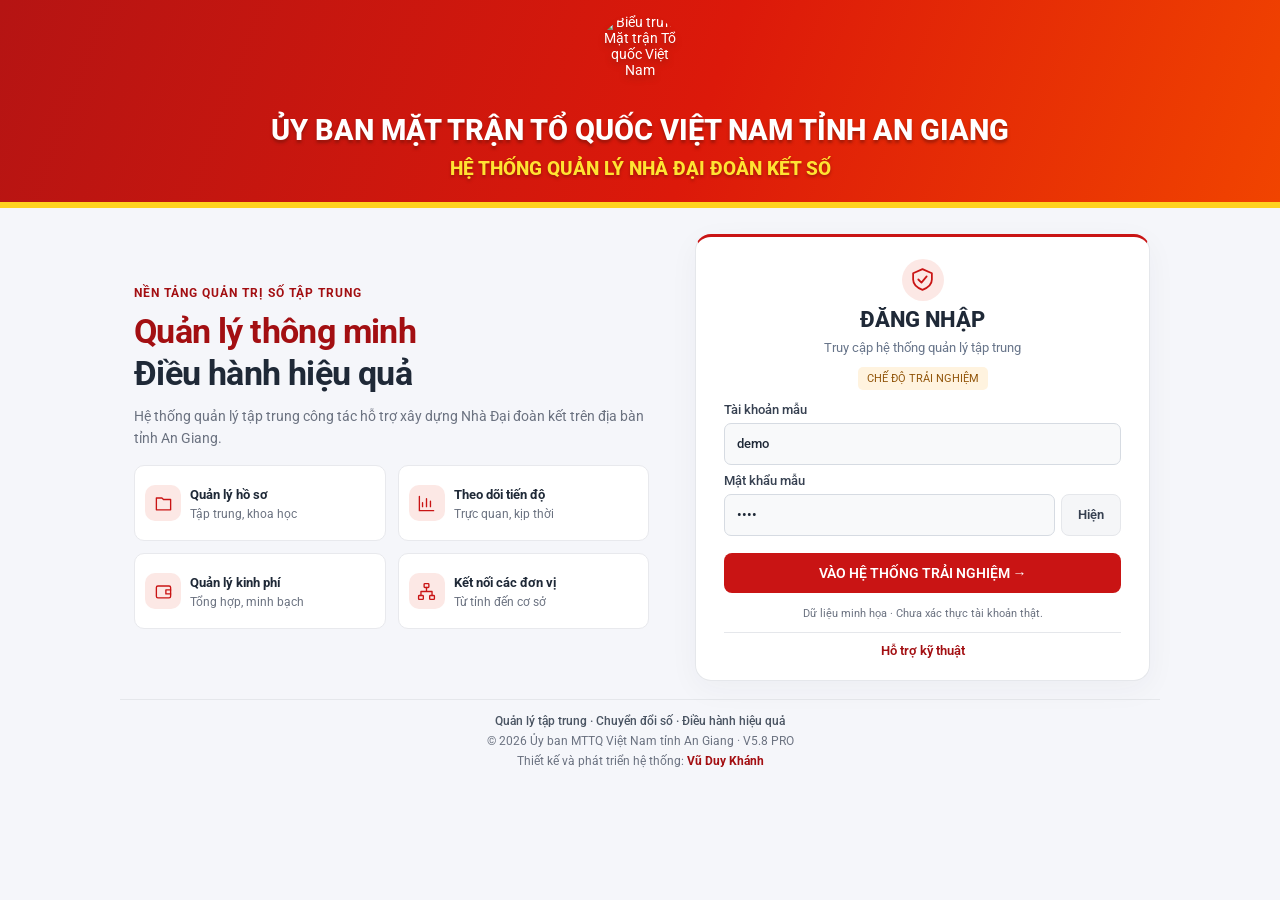
==== index.html @ 6d48a595 "Activate V5.8 PRO administration" ====
<!doctype html><html lang="vi"><head><meta charset="utf-8"><meta name="viewport" content="width=device-width,initial-scale=1"><title>Nhà Đại đoàn kết | An Giang</title><link rel="stylesheet" href="style.css?v=5.5.1"><link rel="stylesheet" href="pro.css?v=5.5.1"><link rel="icon" href="https://commons.wikimedia.org/wiki/Special:Redirect/file/Bi%E1%BB%83u%20tr%C6%B0ng%20M%E1%BA%B7t%20tr%E1%BA%ADn%20T%E1%BB%95%20qu%E1%BB%91c%20Vi%E1%BB%87t%20Nam.svg"><meta name="theme-color" content="#c91414"><style>.public-banner{padding:14px 12px 19px}.public-banner img{width:86px;height:86px;border-radius:50%}.public-banner h1{white-space:nowrap;font-size:clamp(16px,2.3vw,34px);letter-spacing:0;line-height:1.25;margin:12px 0 8px}.public-banner p{margin:0;line-height:1.4}@media(max-width:760px){.public-banner img{width:70px;height:70px}.public-banner h1{white-space:normal;font-size:clamp(17px,3.8vw,25px);max-width:95%;margin:12px auto 8px}.public-banner p{font-size:13px}}</style><link rel="stylesheet" href="v52.css?v=5.5.1"><link rel="stylesheet" href="v53.css?v=5.5.1"><link rel="stylesheet" href="v54.css?v=5.5.1"><link rel="stylesheet" href="v55.css?v=5.5.1"><link rel="stylesheet" href="v56.css?v=5.6"><style>#doc561{width:min(850px,96vw);padding:20px}#docBody561{font-family:"Times New Roman",serif;font-size:14pt;color:#222;background:white;padding:22px;overflow-wrap:anywhere}#docBody561 table{table-layout:fixed}#body56 form{padding:0;margin:14px 0}#body56 textarea{width:100%}@media print{body:has(#doc561[open])>*:not(#doc561){display:none!important}#doc561[open]{display:block!important;position:static;margin:0;padding:0;width:100%;max-width:none;max-height:none;overflow:visible;border:0;box-shadow:none}#doc561 button{display:none!important}#docBody561{padding:0}#doc561::backdrop{display:none}@page{size:A4;margin:20mm 15mm 20mm 30mm}}</style><link rel="stylesheet" href="v57.css?v=5.7"><style>#taskForm571{padding:0}#taskForm571 textarea{width:100%;margin-bottom:12px}#planYear571{max-width:180px}[data-plan571]{min-width:100px;width:120px}#reportPrint57 .panel{overflow-wrap:anywhere}@media(max-width:700px){#reportPrint57 .summary54{grid-template-columns:repeat(2,minmax(0,1fr))}}</style><style>#unitForm58,#acc58,#configForm58{padding:0;margin:0 0 20px}#restoreFile58{max-width:100%;margin:12px 0}#restoreInfo58{overflow-wrap:anywhere}</style></head><body><div id="publicBanner" class="public-banner"><img src="https://commons.wikimedia.org/wiki/Special:Redirect/file/Bi%E1%BB%83u%20tr%C6%B0ng%20M%E1%BA%B7t%20tr%E1%BA%ADn%20T%E1%BB%95%20qu%E1%BB%91c%20Vi%E1%BB%87t%20Nam.svg" alt="Biểu trưng Mặt trận Tổ quốc Việt Nam"><h1>ỦY BAN MẶT TRẬN TỔ QUỐC VIỆT NAM TỈNH AN GIANG</h1><p>HỆ THỐNG QUẢN LÝ NHÀ ĐẠI ĐOÀN KẾT SỐ</p></div><section id="login"><div class="welcome"><div class="portal-kicker">NỀN TẢNG QUẢN TRỊ SỐ TẬP TRUNG</div><h2><span>Quản lý thông minh</span>Điều hành hiệu quả</h2><p>Hệ thống quản lý tập trung công tác hỗ trợ xây dựng Nhà Đại đoàn kết trên địa bàn tỉnh An Giang.</p><div class="portal-features"><div class="portal-feature"><span class="feature-icon"><svg viewBox="0 0 24 24" fill="none" stroke="currentColor" stroke-width="1.7" stroke-linecap="round" stroke-linejoin="round" aria-hidden="true"><path d="M3 5h7l2 2h9v13H3z"/></svg></span><div><strong>Quản lý hồ sơ</strong><small>Tập trung, khoa học</small></div></div><div class="portal-feature"><span class="feature-icon"><svg viewBox="0 0 24 24" fill="none" stroke="currentColor" stroke-width="1.7" stroke-linecap="round" stroke-linejoin="round" aria-hidden="true"><path d="M3 3v18h18M7 16v-5M12 16V6M17 16V9"/></svg></span><div><strong>Theo dõi tiến độ</strong><small>Trực quan, kịp thời</small></div></div><div class="portal-feature"><span class="feature-icon"><svg viewBox="0 0 24 24" fill="none" stroke="currentColor" stroke-width="1.7" stroke-linecap="round" stroke-linejoin="round" aria-hidden="true"><rect x="3" y="5" width="18" height="15" rx="2"/><path d="M21 10h-6v5h6"/></svg></span><div><strong>Quản lý kinh phí</strong><small>Tổng hợp, minh bạch</small></div></div><div class="portal-feature"><span class="feature-icon"><svg viewBox="0 0 24 24" fill="none" stroke="currentColor" stroke-width="1.7" stroke-linecap="round" stroke-linejoin="round" aria-hidden="true"><rect x="9" y="2" width="6" height="5" rx="1"/><rect x="2" y="17" width="6" height="5" rx="1"/><rect x="16" y="17" width="6" height="5" rx="1"/><path d="M12 7v5M5 17v-5h14v5"/></svg></span><div><strong>Kết nối các đơn vị</strong><small>Từ tỉnh đến cơ sở</small></div></div></div></div><div class="signin"><div class="signin-head"><span class="signin-icon"><svg viewBox="0 0 24 24" fill="none" stroke="currentColor" stroke-width="1.7" stroke-linecap="round" stroke-linejoin="round" aria-hidden="true"><path d="M12 2 3 6v6c0 5 4 8 9 10 5-2 9-5 9-10V6zM8 12l3 3 5-6"/></svg></span><h2>ĐĂNG NHẬP</h2><p>Truy cập hệ thống quản lý tập trung</p><span class="demo-label">CHẾ ĐỘ TRẢI NGHIỆM</span></div><label class="demo-field">Tài khoản mẫu<input value="demo" readonly></label><label class="demo-field">Mật khẩu mẫu<span class="password-row"><input id="demoPassword" type="password" value="demo" readonly><button type="button" class="secondary" onclick="let p=document.getElementById('demoPassword');p.type=p.type==='password'?'text':'password';this.textContent=p.type==='password'?'Hiện':'Ẩn'">Hiện</button></span></label><button onclick="enter()">VÀO HỆ THỐNG TRẢI NGHIỆM →</button><p class="demo-note">Dữ liệu minh họa · Chưa xác thực tài khoản thật.</p><a class="support-link" href="https://mattransoag.github.io/hotrokythuat/" target="_blank" rel="noopener noreferrer">Hỗ trợ kỹ thuật</a></div></section><div class="public-foot"><div class="motto">Quản lý tập trung · Chuyển đổi số · Điều hành hiệu quả</div><div>© 2026 Ủy ban MTTQ Việt Nam tỉnh An Giang · V5.8 PRO</div><span class="developer-credit">Thiết kế và phát triển hệ thống: <strong>Vũ Duy Khánh</strong></span></div><div id="app" hidden><aside><div class="brand"><img class="brand-logo" src="https://commons.wikimedia.org/wiki/Special:Redirect/file/Bi%E1%BB%83u%20tr%C6%B0ng%20M%E1%BA%B7t%20tr%E1%BA%ADn%20T%E1%BB%95%20qu%E1%BB%91c%20Vi%E1%BB%87t%20Nam.svg" alt=""><span class="brand-text">NHÀ ĐẠI ĐOÀN KẾT SỐ<small>MTTQ VIỆT NAM · AN GIANG</small></span></div><nav id="nav"></nav><button class="exit" onclick="location.reload()">Đăng xuất</button></aside><div id="mobileShade" class="mobile-shade" hidden></div><main><header><button id="menuToggle" class="secondary" aria-label="Thu gọn hoặc mở menu" aria-expanded="true">☰</button><span>HỆ THỐNG QUẢN LÝ NHÀ ĐẠI ĐOÀN KẾT SỐ</span><button class="notice" onclick="go('Trung tâm thông báo')">Thông báo</button><small>V5.8 PRO · Demo</small></header><article><div class="heading"><div><small>TRUNG TÂM ĐIỀU HÀNH</small><h1 id="title">Tổng quan</h1><p>Dữ liệu minh họa, chưa kết nối cơ sở dữ liệu.</p></div><button onclick="edit()">＋ Thêm hồ sơ</button></div><div id="content"></div></article><footer>Ủy ban MTTQ Việt Nam tỉnh An Giang · Phiên bản giao diện 5.8 PRO<span class="developer-credit">Thiết kế và phát triển hệ thống: <strong>Vũ Duy Khánh</strong></span></footer></main></div><dialog id="modal"><form id="form"><div class="heading"><h2>Thông tin hồ sơ</h2><button type="button" class="secondary" onclick="closeForm()">✕</button></div><p class="form-help">Chỉ nhập dữ liệu minh họa. Các trường có dấu * là bắt buộc.</p><div id="fields"></div><div class="form-actions"><button type="button" class="secondary" onclick="closeForm()">Hủy</button><button id="saveRecord">Lưu hồ sơ mẫu</button></div></form></dialog><div id="toasts" class="toast-stack" role="status" aria-live="polite"></div><div id="loading" hidden><div><div class="spinner"></div>Đang mở hệ thống...</div></div><script src="app.js?v=5.5.1"></script><script src="pro.js?v=5.5.1"></script><dialog id="detail52" aria-labelledby="detailTitle52"><div class="detail52-wrap"><div class="heading"><h2 id="detailTitle52">Chi tiết hồ sơ</h2><button type="button" class="secondary" onclick="document.getElementById('detail52').close()" aria-label="Đóng">✕</button></div><div id="detailBody52"></div><div class="form-actions"><button id="detailPrint52" class="secondary">In hồ sơ</button><button id="detailCopy52" class="secondary">Sao chép</button><button id="detailArchive52" class="secondary">Lưu trữ</button><button id="detailEdit52">Chỉnh sửa</button></div></div></dialog><script src="v52.js?v=5.5.1"></script><dialog id="flow53" aria-labelledby="flowTitle53"><div class="flow53-wrap"><div class="heading"><h2 id="flowTitle53">Quy trình hồ sơ</h2><button type="button" onclick="document.getElementById('flow53').close()" aria-label="Đóng">✕</button></div><div id="flowBody53"></div></div></dialog><script src="v53.js?v=5.5.1"></script><dialog id="fin54" aria-labelledby="finTitle54"><div class="flow53-wrap"><div class="heading"><h2 id="finTitle54">Giao dịch kinh phí</h2><button type="button" onclick="document.getElementById('fin54').close()" aria-label="Đóng">✕</button></div><div id="finBody54"></div></div></dialog><script src="v54.js?v=5.5.1"></script><dialog id="evDialog55" aria-labelledby="evTitle55"><div class="flow53-wrap"><div class="heading"><h2 id="evTitle55">Minh chứng</h2><button type="button" onclick="document.getElementById('evDialog55').close()" aria-label="Đóng">✕</button></div><div id="evBody55"></div></div></dialog><dialog id="preview55"><button type="button" class="secondary" onclick="document.getElementById('preview55').close()">Đóng ảnh</button><img id="previewImg55" alt="Minh chứng mẫu"></dialog><dialog id="excel55"><div class="flow53-wrap"><div class="heading"><h2>Nhập / xuất Excel</h2><button type="button" onclick="document.getElementById('excel55').close()" aria-label="Đóng">✕</button></div><div id="excelBody55"></div></div></dialog><script src="v55.js?v=5.5.1"></script><script src="v551.js?v=5.5.1.1"></script><dialog id="dialog56" aria-labelledby="title56"><div class="flow53-wrap"><div class="heading"><h2 id="title56">Nghiệm thu và quyết toán</h2><button type="button" onclick="document.getElementById('dialog56').close()" aria-label="Đóng">✕</button></div><div id="body56"></div></div></dialog><script src="v56.js?v=5.6.1"></script><dialog id="doc561"><div class="toolbar"><button onclick="window.print()">In / lưu PDF</button><button class="secondary" onclick="document.getElementById('doc561').close()">Đóng</button></div><div id="docBody561"></div></dialog><script src="v561.js?v=5.6.1"></script><script src="v57.js?v=5.7"></script><script src="v571.js?v=5.7.1"></script><script src="v58.js?v=5.8"></script></body></html>
---- style.css ----
@import url('https://fonts.googleapis.com/css2?family=Roboto:wght@400;500;600;700&display=swap');*{box-sizing:border-box}body{margin:0;font-family:Roboto,Arial,sans-serif;background:#f5f6fa;color:#263247}button,input,select,textarea{font:inherit}button{border:0;border-radius:8px;padding:12px 16px;background:#a32130;color:white;cursor:pointer;font-weight:600}button:hover{filter:brightness(.92)}[hidden]{display:none!important}small{font-size:12px;letter-spacing:.05em}h1,h2,p{margin:0 0 12px}p{color:#68758a;line-height:1.6}#login{display:grid;grid-template-columns:1fr 1fr;max-width:1000px;margin:10vh auto;background:white;border-radius:24px;overflow:hidden;box-shadow:0 20px 80px #48202b20;min-height:490px}.welcome{background:linear-gradient(145deg,#671522,#b32b38);padding:48px;color:white;display:flex;flex-direction:column;justify-content:center}.welcome p{color:#ffe3dc}.welcome h1{font-size:36px;margin-top:32px}.mark{font-size:64px;color:#f5cc82}.signin{padding:48px;align-self:center}.signin small,.heading small{color:#a32130;font-weight:700}.signin h2{font-size:30px;margin-top:18px}aside{position:fixed;inset:0 auto 0 0;width:245px;background:#791c29;color:white;padding:24px 14px;display:flex;flex-direction:column}.brand{font-weight:700;font-size:15px;padding:8px 8px 25px;border-bottom:1px solid #ffffff30}.brand small{display:block;color:#f4d09b;margin-top:9px}nav{display:grid;gap:6px;margin-top:25px}nav button{text-align:left;background:transparent;font-weight:500}nav button.active,nav button:hover{background:#ffffff22}.exit{margin-top:auto;background:#ffffff15}main{margin-left:245px}header{background:white;border-bottom:1px solid #e5e8ee;padding:16px 24px;display:flex;align-items:center;gap:15px;font-weight:700;font-size:14px}header small{margin-left:auto;color:#98631d;background:#fff3dc;padding:8px;border-radius:8px}article{padding:28px;max-width:1600px;margin:auto}.heading{display:flex;justify-content:space-between;align-items:center;gap:16px;margin-bottom:20px}.heading h1{font-size:28px;margin-top:8px}.stats{display:grid;grid-template-columns:repeat(4,1fr);gap:16px}.card,.panel{background:white;border:1px solid #e5e8ee;border-radius:14px;padding:20px;box-shadow:0 3px 12px #14203906}.card{border-top:3px solid #b12a36}.card b{display:block;font-size:26px;margin-top:12px;overflow-wrap:anywhere}.panel{margin-top:20px}.split{display:grid;grid-template-columns:1fr 1fr;gap:18px}.bar{height:10px;background:#edf0f4;border-radius:10px;overflow:hidden;margin:8px 0 18px}.bar i{display:block;height:100%;background:#b32b38;border-radius:10px}.toolbar{display:flex;gap:10px;flex-wrap:wrap;margin:15px 0}input,select,textarea{border:1px solid #d7dce5;border-radius:8px;padding:11px;background:white;min-width:0}.toolbar input{flex:1}.secondary{background:#edf0f5;color:#34435a}.scroll{overflow:auto}table{border-collapse:collapse;width:100%;font-size:14px}td,th{padding:14px 10px;text-align:left;border-bottom:1px solid #edf0f5;white-space:nowrap}th{color:#65738a;background:#f8f9fb}.pill{background:#f7ecee;color:#922330;border-radius:20px;padding:6px 10px;font-size:12px}footer{text-align:center;color:#758197;padding:20px;font-size:12px}dialog{border:0;border-radius:16px;width:min(850px,95vw);max-height:90vh;padding:24px}dialog::backdrop{background:#17203499}#fields{display:grid;grid-template-columns:repeat(3,1fr);gap:14px;margin-bottom:20px}label{display:grid;gap:6px;font-size:13px}header>button{display:none}@media(max-width:1000px){.stats{grid-template-columns:repeat(2,1fr)}}@media(max-width:760px){#login{grid-template-columns:1fr;margin:15px}.welcome,.signin{padding:28px}.welcome h1{font-size:28px}aside{display:none;z-index:5;top:65px;overflow:auto}aside.open{display:flex}main{margin:0}header>button{display:block}header{padding:10px;font-size:12px}article{padding:14px}.split{grid-template-columns:1fr}.heading{flex-wrap:wrap}.card{padding:14px}.card b{font-size:20px}#fields{grid-template-columns:1fr 1fr}}@media(max-width:420px){#fields{grid-template-columns:1fr}.stats{gap:8px}.card b{font-size:17px}}
/* V5 interface */ .public-banner{text-align:center;background:linear-gradient(110deg,#b51413,#dc190a 55%,#f14400);color:white;border-bottom:6px solid #ffd322;padding:15px 16px 26px}.public-banner img{width:104px;height:104px;object-fit:contain;filter:drop-shadow(0 4px 3px #5e140a66)}.public-banner h1{font-size:clamp(18px,2.35vw,34px);font-weight:700;line-height:1.3;margin:14px 0 10px;text-shadow:0 3px 3px #6e130a88}.public-banner p{color:#ffe332;font-size:clamp(13px,1.45vw,21px);font-weight:700;margin:0;text-shadow:0 2px 3px #6e130a88}#login{margin:36px auto;min-height:340px;max-width:960px;border-radius:16px}.welcome{padding:36px;background:linear-gradient(145deg,#871d28,#b82c32)}.welcome h1{margin-top:12px;font-size:30px}.mark{font-size:46px}.brand-logo{display:block;width:60px;height:60px;object-fit:contain;margin:0 auto 12px}.brand{text-align:center;line-height:1.5}aside{background:linear-gradient(170deg,#791c29,#59121c);overflow-y:auto;width:258px}main{margin-left:258px}nav{gap:3px;margin-top:14px}nav button{font-size:13px;padding:10px 12px}.nav-label{font-size:10px;color:#e7b994;letter-spacing:1px;padding:13px 12px 5px}.exit{margin-top:18px}header{position:sticky;top:0;z-index:3;box-shadow:0 2px 10px #15243b08}header .notice{display:block;margin-left:auto;background:#fff3e4;color:#8d202b;font-size:12px}header small{margin-left:0;white-space:nowrap}.stats{grid-template-columns:repeat(3,minmax(0,1fr))}.card{border-top:0;border-left:4px solid var(--accent,#a32130);min-height:108px}.card b{color:var(--accent,#a32130)}.quick{display:flex;gap:8px;flex-wrap:wrap}.quick button{background:#f5edef;color:#8b1b2a}.panel h2{font-size:18px}.donut{width:148px;height:148px;border-radius:50%;display:grid;place-items:center;margin:12px auto}.donut span{background:white;border-radius:50%;width:106px;height:106px;display:grid;place-content:center;text-align:center;font-size:25px;font-weight:700}.donut small{display:block;font-size:11px;color:#68758a}.alert-row{display:flex;justify-content:space-between;align-items:center;gap:10px;border-bottom:1px solid #eee;padding:12px 0}.alert-row p{margin:0}.empty{padding:22px;background:#f8f9fb;border-radius:10px;color:#68758a}.public-foot{text-align:center;font-size:12px;color:#68758a;padding:10px 20px 25px}@media(max-width:1000px){.stats{grid-template-columns:repeat(2,minmax(0,1fr))}#login{margin:24px 20px}}@media(max-width:760px){.public-banner{padding:12px 10px 20px}.public-banner img{width:76px;height:76px}#login{margin:15px}.welcome,.signin{padding:24px}main{margin:0}aside{top:60px}header{gap:8px;min-height:60px}header .notice{font-size:11px;padding:8px}header small{display:none}header span{font-size:11px}.card{min-height:90px}.card b{font-size:19px}.heading h1{font-size:23px}}
/* V5.1 — unified An Giang identity */
:root{--red:#c91414;--deep:#a30f12;--orange:#f04b00;--gold:#ffd21f;--ink:#1f2937;--muted:#6b7280;--bg:#f5f6fa;--line:#e5e7eb;--gradient:linear-gradient(110deg,#b51413 0%,#dc190a 55%,#f14400 100%);font-family:Roboto,Arial,sans-serif;color-scheme:light}
html,body,button,input,select,textarea,dialog,table{font-family:Roboto,Arial,sans-serif}body{background:var(--bg);color:var(--ink);font-size:14px}button{background:var(--red);font-weight:600;transition:background .15s,box-shadow .15s}button:hover{filter:none;background:var(--deep)}button:focus-visible,a:focus-visible,input:focus-visible,select:focus-visible{outline:3px solid #f5c64d;outline-offset:2px}
.public-banner{background:var(--gradient);padding:14px 20px 27px;border-bottom:6px solid var(--gold)}.public-banner img{width:104px;height:104px;display:block;margin:0 auto}.public-banner h1{font-weight:800;font-size:clamp(19px,2.35vw,34px);line-height:1.3;letter-spacing:.3px;margin:18px 0 12px}.public-banner p{font-size:clamp(13px,1.45vw,21px);font-weight:800;color:#ffe332;line-height:1.45}
#login{max-width:900px;margin:34px auto 22px;min-height:310px;border:1px solid #e7e9ee;border-radius:16px;box-shadow:0 12px 40px #2731420c}.welcome{background:linear-gradient(145deg,#a30f12,#d92713);padding:36px}.welcome .mark{width:56px;height:56px;display:grid;place-items:center;background:#ffffff17;border:1px solid #ffffff50;border-radius:14px;font-size:38px;color:var(--gold)}.welcome small{color:#ffe29b;font-weight:700;margin-top:18px}.welcome h1{font-size:29px;line-height:1.3}.signin{padding:34px}.signin h2{font-size:27px;font-weight:800}.signin button{width:100%;margin:10px 0}.demo-note{font-size:12px;color:#6b7280}.public-foot{font-size:12px;text-align:center;color:#6b7280;padding:8px 18px 28px}body:has(#app:not([hidden])) .public-foot{display:none}
aside{background:linear-gradient(165deg,#b51413,#8c0e13);border-right:1px solid #8e0e0f;padding:16px 12px;width:258px}.brand{border-bottom:1px solid #ffffff40;padding:6px 4px 16px;letter-spacing:.2px}.brand-logo{width:66px;height:66px;filter:drop-shadow(0 2px 3px #0003)}.brand small{color:#ffda75;font-size:10px;letter-spacing:.55px}.nav-label{color:#ffda75;font-weight:700}.nav-label:first-child{padding-top:4px}nav button{color:#fff;line-height:1.4;border-radius:7px;font-weight:500}nav button:hover{background:#ffffff1b}nav button.active{background:#fff;color:#a30f12;font-weight:700;box-shadow:inset 4px 0 var(--gold)}.exit{background:#ffffff12;border:1px solid #ffffff35}.exit:hover{background:#ffffff25}
header{background:var(--gradient);border-bottom:3px solid var(--gold);color:white;min-height:66px;gap:12px;padding:12px 22px}header span{font-weight:700;letter-spacing:.25px;line-height:1.4}header small{background:#ffffff20;color:white;border:1px solid #ffffff40;font-size:11px}header .notice{background:#ffdf42;color:#772014;padding:10px 14px}header .notice:hover{background:#ffe87c}header .secondary{background:#ffffff22;color:white}article{padding:25px;min-height:calc(100vh - 115px)}.heading{margin-bottom:22px}.heading h1{font-weight:800;color:#202938;letter-spacing:-.3px}.heading small,.signin small{color:var(--red);letter-spacing:.9px}.heading p{font-size:13px;margin-bottom:0}.card,.panel{border:1px solid var(--line);box-shadow:0 3px 12px #27314206;border-radius:12px}.card{border-left:4px solid var(--accent,var(--red));padding:18px 20px;font-weight:500;color:#526075}.card b{font-weight:800;line-height:1.2;letter-spacing:-.4px}.panel{padding:20px}.panel h2{font-size:17px;letter-spacing:.1px;font-weight:700;border-bottom:1px solid #edf0f3;padding-bottom:12px;margin-bottom:16px}.quick button{border:1px solid #f0d7d7;background:#fff5f4;color:#a30f12}.quick button:hover,.secondary:hover{background:#fce3e0;color:#8e1213}.secondary{background:#f5f6f8;color:#374151;border:1px solid #e5e7eb}.bar{height:9px}.bar i{background:linear-gradient(90deg,#b51413,#ee4108)}.toolbar{align-items:center;gap:10px}.toolbar input{min-width:160px}.scroll{border:1px solid #e5e7eb;border-radius:9px}table{font-size:13px}th{background:#fff1ef;color:#9d1518;font-weight:700;border-bottom:2px solid #f3d6d1}td,th{padding:13px 12px}tbody tr:nth-child(even){background:#fafbfc}tbody tr:hover{background:#fff8f6}td button{font-size:12px;padding:8px 10px}.pill{background:#fff0e9;color:#a52c18;font-weight:600;display:inline-block}.pill[data-status="Đã nghiệm thu, bàn giao"]{background:#e7f7ee;color:#167447}.pill[data-status="Đang thi công"]{background:#fff3d6;color:#94600a}.pill[data-status="Tạm dừng"]{background:#fde8e8;color:#b91c1c}input,select,textarea{border:1px solid #d6dbe2;border-radius:7px;padding:10px 12px;color:var(--ink);min-height:41px}input:focus,select:focus,textarea:focus{border-color:#ca2525}dialog{padding:0;box-shadow:0 22px 80px #0003;border-radius:14px}dialog form{padding:22px}dialog .heading{margin:-22px -22px 22px;padding:16px 22px;background:var(--gradient);border-bottom:4px solid var(--gold);color:white}dialog .heading h2{margin:0;font-size:19px}dialog .heading .secondary{background:#ffffff22;border-color:#ffffff40;color:white}label{font-weight:500;color:#374151}footer{border-top:1px solid var(--line);background:white}
@media(max-width:1000px){#login{margin:24px 20px}.stats{grid-template-columns:repeat(2,minmax(0,1fr))}}
@media(max-width:760px){.public-banner{padding:12px 12px 20px}.public-banner img{width:78px;height:78px}.public-banner h1{margin:12px 0 8px;letter-spacing:0}.public-banner p{font-size:13px}#login{margin:16px;min-height:0}.welcome,.signin{padding:24px}.welcome h1{font-size:24px}.welcome .mark{width:44px;height:44px;font-size:30px}aside{top:60px;bottom:0;width:min(280px,86vw);box-shadow:6px 0 25px #0002}header{min-height:60px;padding:9px 10px;gap:8px}header span{font-size:11px}header .notice{padding:8px;font-size:11px}article{padding:14px}.card{padding:13px 12px}.card b{font-size:19px}.panel{padding:14px}.toolbar input,.toolbar select{flex:1 1 100%;width:100%}.heading h1{font-size:23px}dialog form{padding:16px}dialog .heading{margin:-16px -16px 16px;padding:12px 16px}}
---- pro.css ----
/* PRO UI layer */
html{scroll-behavior:smooth}body{overflow-x:hidden}button{min-height:40px}button:disabled{opacity:.5;cursor:not-allowed}header #menuToggle{display:grid;place-items:center;min-width:40px;padding:8px}header{z-index:20}aside{transition:width .18s;z-index:25}main{transition:margin-left .18s}nav button{display:flex;align-items:center;gap:10px;min-height:42px}nav button svg,.ui-icon{width:19px;height:19px;flex-shrink:0;vertical-align:middle}nav button span{overflow:hidden;text-overflow:ellipsis}nav button:focus-visible{outline-color:#ffd21f}.collapsed aside{width:68px;padding:12px 8px}.collapsed main{margin-left:68px}.collapsed .brand-logo{width:44px;height:44px}.collapsed .brand-text,.collapsed nav button span,.collapsed .nav-label,.collapsed .exit span{display:none}.collapsed nav button{justify-content:center;padding:10px}.collapsed .exit{padding:8px}.brand-text{display:block}.exit{display:flex;align-items:center;justify-content:center;gap:8px}.kpi-icon{float:right;color:var(--accent);background:#f5f6fa;padding:9px;border-radius:10px}.kpi-icon svg{width:22px;height:22px}.card b{clear:none}.dash-filter{display:flex;gap:10px;flex-wrap:wrap;align-items:center;margin-bottom:18px}.dash-filter label{display:flex;align-items:center;gap:8px}.pager{display:flex;align-items:center;justify-content:space-between;flex-wrap:wrap;gap:12px;padding-top:15px}.pager-controls{display:flex;align-items:center;gap:8px}.pager button{min-height:36px;padding:7px 12px}.sort-btn{background:transparent!important;color:inherit!important;padding:0;min-height:30px;text-align:left}.scroll{max-height:65vh}.scroll thead th{position:sticky;top:0;z-index:1}.form-section{grid-column:1/-1;font-weight:700;color:#a30f12;background:#fff3ef;border-left:3px solid #c91414;padding:10px 12px;margin-top:5px;border-radius:5px}.required{color:#b91c1c}.form-actions{display:flex;justify-content:flex-end;gap:10px;flex-wrap:wrap}.form-help{font-size:12px;color:#6b7280;margin-bottom:12px}#fields label{display:flex;flex-direction:column;gap:7px}#fields input,#fields select{width:100%}.toast-stack{position:fixed;right:18px;bottom:18px;z-index:1000;display:grid;gap:8px;max-width:min(380px,calc(100vw - 36px));pointer-events:none}.toast{background:#fff;border:1px solid #ddd;border-left:5px solid #16834e;padding:13px 16px;box-shadow:0 8px 32px #0002;border-radius:9px;line-height:1.5;pointer-events:auto}.toast.error{border-left-color:#c91414}.toast.info{border-left-color:#d4a11e}#loading{position:fixed;inset:0;background:#fff9;display:grid;place-items:center;z-index:90}.spinner{width:35px;height:35px;border:4px solid #f3dbd8;border-top-color:#c91414;border-radius:50%;animation:spin .65s linear infinite;margin:auto auto 14px}@keyframes spin{to{transform:rotate(360deg)}}.signin .demo-label{display:inline-block;background:#fff3df;color:#92560b;padding:5px 9px;border-radius:5px;margin-bottom:12px}.signin .demo-field{margin:12px 0}.demo-field input{width:100%;background:#f8f9fa}.password-row{display:flex;gap:6px}.password-row button{width:auto;margin:0}.public-foot a{color:#a30f12}.empty-state{text-align:center;padding:32px;color:#6b7280}.mobile-shade{display:none}.support-link{color:#a30f12;font-weight:600}.public-banner h1{font-weight:800}.public-banner img{object-fit:contain}
@media(max-width:760px){.collapsed main,main{margin-left:0}.collapsed aside,aside{width:min(280px,86vw);top:0;z-index:35;transition:transform .2s;display:flex;transform:translateX(-105%);visibility:hidden}.collapsed aside.open,aside.open{transform:none;visibility:visible}.collapsed .brand-text,.collapsed nav button span,.collapsed .nav-label,.collapsed .exit span{display:revert}.collapsed nav button{justify-content:flex-start}.collapsed .brand-logo{width:66px;height:66px}.mobile-shade:not([hidden]){display:block;position:fixed;inset:0;background:#17203466;z-index:30}.dash-filter label{flex:1 1 100%;justify-content:space-between}.dash-filter select{flex:1}.pager-controls{flex-wrap:wrap}.kpi-icon{padding:5px}.kpi-icon svg{width:16px;height:16px}.card b{font-size:18px}.toast-stack{bottom:12px;right:12px}header #menuToggle{min-width:36px}.form-actions button{flex:1}}
@media(prefers-reduced-motion:reduce){*{scroll-behavior:auto!important;transition:none!important;animation-duration:.01ms!important}}

/* Light public portal */
#login{max-width:1080px;grid-template-columns:1.15fr 1fr;gap:48px;background:transparent;border:0;box-shadow:none;overflow:visible;margin:30px auto 20px;align-items:center;padding:0 20px}.welcome{background:transparent;color:var(--ink);padding:14px 10px;display:block}.welcome .portal-kicker{color:var(--deep);font-weight:700;font-size:12px;letter-spacing:1px}.welcome h2{font-size:clamp(25px,3vw,36px);line-height:1.25;letter-spacing:-.6px;margin:12px 0;color:var(--ink)}.welcome h2 span{display:block;color:var(--deep)}.welcome p{color:var(--muted);font-size:14px;line-height:1.6;margin:0 0 20px}.portal-features{display:grid;gap:14px}.portal-feature{display:flex;align-items:center;gap:13px}.portal-feature .feature-icon,.signin .signin-icon{display:grid;place-items:center;flex-shrink:0;width:43px;height:43px;background:#fce8e5;color:var(--red);border-radius:10px}.portal-feature strong{display:block;font-size:14px;line-height:1.45}.portal-feature small{display:block;color:var(--muted);font-weight:400;margin:2px 0 0;letter-spacing:0}.signin{background:white;border:1px solid var(--line);border-radius:16px;padding:28px 32px;box-shadow:0 8px 30px #2531420b}.signin-head{text-align:center}.signin .signin-icon{margin:0 auto 12px;width:48px;height:48px;border-radius:50%}.signin .signin-icon svg{width:25px;height:25px}.signin h2{font-size:24px;margin:8px 0}.signin-head p{font-size:13px;margin-bottom:12px}.signin .demo-label{font-size:11px;margin:0 auto 8px}.signin .demo-field{margin:9px 0}.signin .demo-note{text-align:center;margin:4px 0 0}.signin .support-link{display:block;text-align:center;font-size:13px;padding-top:12px;border-top:1px solid var(--line);margin-top:14px;text-decoration:none}.public-foot{border-top:1px solid var(--line);max-width:1040px;margin:0 auto;padding:16px 16px 20px;line-height:1.8}.developer-credit{display:block;color:var(--muted);font-size:12px}.developer-credit strong{color:var(--deep);font-weight:600}.public-foot .motto{font-weight:500;color:#4b5563}.portal-feature svg{width:22px;height:22px}@media(max-width:1100px){#login{margin:24px auto;gap:28px}}@media(max-width:760px){#login{grid-template-columns:1fr;gap:20px;margin:18px auto;padding:0 16px;max-width:500px}.welcome{padding:8px 4px}.welcome h2{font-size:26px}.portal-features{grid-template-columns:1fr 1fr;gap:12px}.portal-feature{align-items:flex-start;gap:8px}.portal-feature .feature-icon{width:32px;height:32px}.portal-feature svg{width:17px;height:17px}.portal-feature strong{font-size:12px}.portal-feature small{font-size:11px}.signin{padding:22px}.public-foot{margin:0 16px}}@media(max-width:360px){.portal-features{grid-template-columns:1fr}}
/* V5.1.1 public portal refinements */
#login{max-width:1060px;gap:42px;margin:26px auto 18px;grid-template-columns:minmax(0,1.15fr) minmax(0,1fr)}.welcome{padding:8px 4px}.welcome h2{font-size:clamp(25px,2.7vw,34px);margin:10px 0}.welcome p{max-width:530px;margin-bottom:16px}.portal-features{grid-template-columns:repeat(2,minmax(0,1fr));gap:12px}.portal-feature{align-items:center;padding:12px 10px;background:#fff;border:1px solid #e8e9ed;border-radius:10px;min-height:76px;gap:9px}.portal-feature .feature-icon{width:36px;height:36px}.portal-feature svg{width:19px;height:19px}.portal-feature strong{font-size:13px}.portal-feature small{font-size:12px}.signin{padding:22px 28px;border-top:3px solid #c91414}.signin .signin-icon{width:42px;height:42px;margin-bottom:6px}.signin h2{font-size:22px;margin:6px 0}.signin-head p{margin-bottom:8px}.signin .demo-label{margin-bottom:4px}.signin .demo-field{margin:8px 0}.signin input{min-height:42px}.signin>button{margin:9px 0}.signin .support-link{margin-top:10px;padding-top:10px}.signin .demo-note{font-size:11px;line-height:1.5}.public-foot{padding:12px 16px 16px;line-height:1.65}.developer-credit strong{font-weight:700}
@media(max-width:900px){#login{gap:22px}.portal-features{grid-template-columns:1fr}.portal-feature{min-height:0;padding:8px}.signin{padding:20px}}@media(max-width:760px){#login{grid-template-columns:1fr;max-width:500px;margin:16px auto;gap:18px}.portal-features{grid-template-columns:repeat(2,minmax(0,1fr))}.portal-feature{align-items:flex-start;padding:9px 7px;gap:6px}.portal-feature .feature-icon{width:29px;height:29px}.portal-feature strong{font-size:12px}.portal-feature small{font-size:11px}.signin{grid-row:1;padding:20px}.welcome h2{font-size:25px}.public-foot{padding:10px 12px 16px}}@media(max-width:360px){.portal-features{grid-template-columns:1fr}}
---- v52.css ----
/* V5.2 operational screens only */
.v52-filter{display:flex;flex-wrap:wrap;gap:12px;align-items:end}.v52-filter label{display:grid;gap:6px;min-width:140px;font-size:12px;font-weight:600;color:#526075}.v52-filter select,.v52-filter input{width:100%;font-size:13px}.record-filters{display:grid;grid-template-columns:repeat(auto-fit,minmax(155px,1fr));align-items:end}.record-filters label{min-width:0}.v52-stats{grid-template-columns:repeat(3,minmax(0,1fr))}.kpi52{text-align:left;background:#fff!important;box-shadow:0 3px 12px #27314206;color:#526075;font-weight:500;min-width:0;white-space:normal}.kpi52:hover{box-shadow:0 5px 18px #27314218;border-color:var(--accent)}.kpi52 b{font-size:clamp(18px,1.7vw,26px);overflow-wrap:anywhere}.month-chart{display:grid;grid-template-columns:repeat(12,minmax(0,1fr));gap:5px;align-items:end;margin:20px 0 10px;min-height:190px}.month-col{display:grid;grid-template-rows:20px 150px 20px;align-items:end;justify-items:center;min-width:0;font-size:11px;font-weight:600;color:#526075}.month-track{height:150px;width:70%;display:flex;align-items:end;background:#f4f5f7;border-radius:4px;overflow:hidden}.month-track i{width:100%;background:linear-gradient(0deg,#b51413,#ef4618);border-radius:4px 4px 0 0}.month-col small{font-size:10px;letter-spacing:0}.caption52{font-size:12px;color:#6b7280}.status-line{display:flex;justify-content:space-between;gap:8px;font-size:12px}.mini-progress{height:7px;width:80px;background:#edf0f4;display:inline-flex;border-radius:8px;overflow:hidden;vertical-align:middle;margin-right:5px}.mini-progress i{background:#16834e}.detail-grid52{display:grid;grid-template-columns:repeat(3,minmax(0,1fr));gap:10px;margin:16px 0}.detail-grid52>div{background:#f8f9fb;padding:12px;border-radius:7px;border:1px solid #e5e7eb;overflow-wrap:anywhere}.detail-grid52 small{display:block;color:#6b7280;letter-spacing:0;margin-bottom:5px}.detail-grid52 strong{font-size:13px}.detail52-wrap{padding:22px}.detail52-wrap>.heading{background:linear-gradient(110deg,#b51413,#ef4618);color:white;border-bottom:4px solid #ffd21f;padding:15px 22px;margin:-22px -22px 15px}.detail52-wrap h2{font-size:18px;margin:0}.detail52-wrap .heading button{background:#ffffff25;color:white}.detail52-wrap .form-actions button{font-size:12px}.scroll td{vertical-align:middle}.scroll td button{margin:2px 0}
@media(max-width:1000px){.v52-stats{grid-template-columns:repeat(2,minmax(0,1fr))}}@media(max-width:760px){.v52-filter label{flex:1;min-width:110px}.record-filters{grid-template-columns:repeat(2,minmax(0,1fr))}.record-filters label{min-width:0}.detail-grid52{grid-template-columns:repeat(2,minmax(0,1fr))}.detail52-wrap{padding:14px}.detail52-wrap>.heading{margin:-14px -14px 12px;padding:12px}.month-chart{gap:3px}.month-col small{font-size:9px}.kpi52 b{font-size:17px}}@media(max-width:360px){.record-filters,.detail-grid52{grid-template-columns:1fr}}
@media print{body:has(#detail52[open])>*:not(#detail52){display:none!important}#detail52[open]{position:static;display:block!important;max-height:none;width:100%;max-width:none;overflow:visible;box-shadow:none;border:0;margin:0}#detail52::backdrop{display:none}#detail52 .form-actions,#detail52 .heading button{display:none!important}#detail52 .heading{background:white;color:black;border-bottom:1px solid black}#detail52 .detail-grid52>div{break-inside:avoid}}
---- v53.css ----
/* V5.3 workflow UI */
.flow53-wrap{padding:22px}.flow53-wrap>.heading{background:linear-gradient(110deg,#b51413,#ef4618);color:white;border-bottom:4px solid #ffd21f;padding:15px 22px;margin:-22px -22px 16px}.flow53-wrap .heading h2{font-size:18px;margin:0}.flow53-wrap .heading button{background:#ffffff25;color:white}.flowsteps53{display:grid;grid-template-columns:repeat(9,minmax(0,1fr));gap:5px;margin:18px 0}.step53{display:flex;flex-direction:column;align-items:center;text-align:center;gap:6px;font-size:11px;color:#64748b}.step53 b{width:28px;height:28px;border-radius:50%;display:grid;place-items:center;background:#edf0f4}.step53.passed b{background:#16834e;color:white}.step53.current b{background:#a30f12;color:white}.step53.current{font-weight:700;color:#a30f12}.flow-summary53{display:flex;align-items:center;gap:12px;flex-wrap:wrap;background:#f8f9fa;padding:12px;border-radius:8px;margin:12px 0}.detail-grid53{display:grid;grid-template-columns:repeat(3,minmax(0,1fr));gap:12px;margin:15px 0}.detail-grid53 label{min-width:0}.detail-grid53 input,.detail-grid53 select,#flowForm53 textarea{width:100%}#flowForm53{padding:0}#flowForm53 .form-actions{margin:15px 0}.tag53{display:inline-block;border-radius:20px;padding:5px 9px;font-size:11px;font-weight:600;background:#f1f5f9;color:#475569}.tag53.late{background:#fee2e2;color:#b91c1c}.tag53.soon{background:#fff3d6;color:#94600a}.tag53.watch{background:#e7f0ff;color:#245b98}.tag53.done,.tag53.normal{background:#e7f7ee;color:#167447}.tag53.pause{background:#f1e8fc;color:#7545a4}.history53{max-height:260px;overflow:auto;border-top:1px solid #e5e7eb}.history53>div{padding:12px;border-bottom:1px solid #e5e7eb}.history53 small{display:block;color:#6b7280;margin:4px 0}.history53 p{margin:0;overflow-wrap:anywhere}.history53>p{padding:12px}.scroll input[type=checkbox]{width:18px;height:18px;min-height:0;accent-color:#c91414}.v52-filter label{min-width:125px}#flow53{width:min(960px,95vw)}@media(max-width:760px){.flow53-wrap{padding:14px}.flow53-wrap>.heading{margin:-14px -14px 12px;padding:12px}.flowsteps53{grid-template-columns:repeat(3,minmax(0,1fr));row-gap:12px}.detail-grid53{grid-template-columns:repeat(2,minmax(0,1fr))}.flow-summary53{font-size:12px;gap:8px}}@media(max-width:360px){.detail-grid53{grid-template-columns:1fr}}
---- v54.css ----
/* V5.4 money and ledger */
.money54{text-align:right;font-variant-numeric:tabular-nums;font-weight:600;letter-spacing:.2px}.num54{text-align:right!important;font-variant-numeric:tabular-nums;white-space:nowrap}.money-summary54{grid-column:1/-1}.summary54{display:grid;grid-template-columns:repeat(auto-fit,minmax(150px,1fr));gap:10px;margin:12px 0}.summary54>div{border:1px solid #eadbd7;background:#fff8f5;padding:12px;border-radius:8px}.summary54 small{display:block;color:#526075;font-size:12px;letter-spacing:0;margin-bottom:7px}.summary54 strong{display:block;color:#a30f12;font-size:17px;font-variant-numeric:tabular-nums;overflow-wrap:anywhere}.error54{color:#b91c1c;background:#fee2e2;padding:10px;border-radius:6px;font-weight:600}#fin54{width:min(1050px,95vw)}#finForm54{padding:0;margin:15px 0}#finForm54 input,#finForm54 select{width:100%}#fin54 h3{font-size:15px;margin:20px 0 8px}@media(max-width:760px){.summary54{grid-template-columns:repeat(2,minmax(0,1fr))}.summary54 strong{font-size:14px}.summary54>div{padding:9px}}
---- v55.css ----
/* V5.5 evidence and workbook dialogs */
#evDialog55,#excel55{width:min(1050px,95vw)}.ev-tabs55{display:flex;gap:7px;flex-wrap:wrap;margin:12px 0}.ev-tabs55 button{font-size:12px}.drop55{border:2px dashed #e2b9b4;border-radius:12px;background:#fff8f5;padding:18px;display:grid;gap:10px}.drop55 p{margin:0;font-size:12px}.drop55.drag55{background:#ffe6df;border-color:#c91414}.drop55 input{max-width:100%;width:100%;background:white}.camera55{display:grid;gap:5px}.ev-grid55{display:grid;grid-template-columns:repeat(auto-fit,minmax(180px,1fr));gap:12px;margin:16px 0}.ev-card55{border:1px solid #e5e7eb;border-radius:10px;padding:12px;display:grid;gap:7px;min-width:0}.ev-card55 img,.ev-file55{width:100%;height:135px;object-fit:contain;background:#f5f6fa;border-radius:7px}.ev-file55{display:grid;place-content:center;justify-items:center;color:#a30f12;gap:8px}.ev-card55 strong,.ev-card55 p{overflow-wrap:anywhere;font-size:13px;margin:0}.ev-card55 small{color:#6b7280}.ev-card55 button{font-size:12px}.ev-card55 .quick{gap:5px}#preview55{width:min(1000px,95vw);padding:12px;text-align:center}#previewImg55{display:block;max-width:100%;max-height:75vh;object-fit:contain;margin:auto}#excelFile55{width:100%;margin:10px 0}#excelPreview55{margin:10px 0}@media(max-width:760px){.ev-grid55{grid-template-columns:repeat(2,minmax(0,1fr))}.ev-tabs55 button{padding:8px}.drop55{padding:12px}}@media(max-width:390px){.ev-grid55{grid-template-columns:1fr}}
---- v56.css ----
#dialog56{width:min(960px,95vw)}.check56{display:grid;grid-template-columns:repeat(2,minmax(0,1fr));gap:8px;margin:12px 0}.check56>div{display:flex;align-items:center;gap:10px;padding:10px;border:1px solid #e5e7eb;border-radius:8px;background:#fafbfc}.check56 .tag53{min-width:45px;text-align:center}#settle56{padding:0;margin:15px 0}#settle56 textarea{width:100%;margin-bottom:10px}#dialog56 h3{font-size:15px;margin:16px 0 8px}@media(max-width:760px){.check56{grid-template-columns:1fr}}@media print{body:has(#dialog56[open])>*:not(#dialog56){display:none!important}#dialog56[open]{position:static;width:100%;max-width:none;max-height:none;overflow:visible;box-shadow:none;margin:0}#dialog56::backdrop{display:none}#dialog56 button,#settle56{display:none!important}#dialog56 .heading{background:white;color:black;border-bottom:1px solid black}.check56>div{break-inside:avoid}}
---- v57.css ----
.reportbar57{display:grid;grid-template-columns:minmax(100px,1fr) 2fr auto;align-items:center;gap:12px;padding:10px 0;border-bottom:1px solid #eee}.notice-row57{display:grid;grid-template-columns:95px 1fr auto;align-items:center;gap:12px;padding:14px 0;border-bottom:1px solid #eee}.notice-row57 small{display:block;color:#64748b}.notice-row57 p{margin:5px 0}.notice-row57.read57{opacity:.75}.notice-check57{display:flex!important;align-items:center;gap:8px}.notice-check57 input{width:18px!important;height:18px!important}.notice-row57 .quick{flex-wrap:wrap}#reportPrint57 .num54{white-space:nowrap}@media(max-width:700px){.notice-row57{grid-template-columns:1fr}.notice-row57 .tag53{justify-self:start}.reportbar57{grid-template-columns:1fr 1fr}.reportbar57 b{grid-column:2;font-size:12px}}@media print{body:has(#reportPrint57) #public,body:has(#reportPrint57) aside,body:has(#reportPrint57) header,body:has(#reportPrint57) article>.heading,body:has(#reportPrint57) footer,.report-filter57{display:none!important}body:has(#reportPrint57) main,body:has(#reportPrint57) article{margin:0!important;padding:0!important;width:100%!important}#reportPrint57 .scroll{overflow:visible!important}#reportPrint57 table{font-size:7pt;min-width:0!important;width:100%;table-layout:auto}#reportPrint57 th,#reportPrint57 td{padding:3px!important;white-space:normal!important;overflow-wrap:anywhere}#reportPrint57 .panel{box-shadow:none}#reportPrint57 .stats{grid-template-columns:repeat(4,1fr)}#reportPrint57 .reportbar57{break-inside:avoid}}
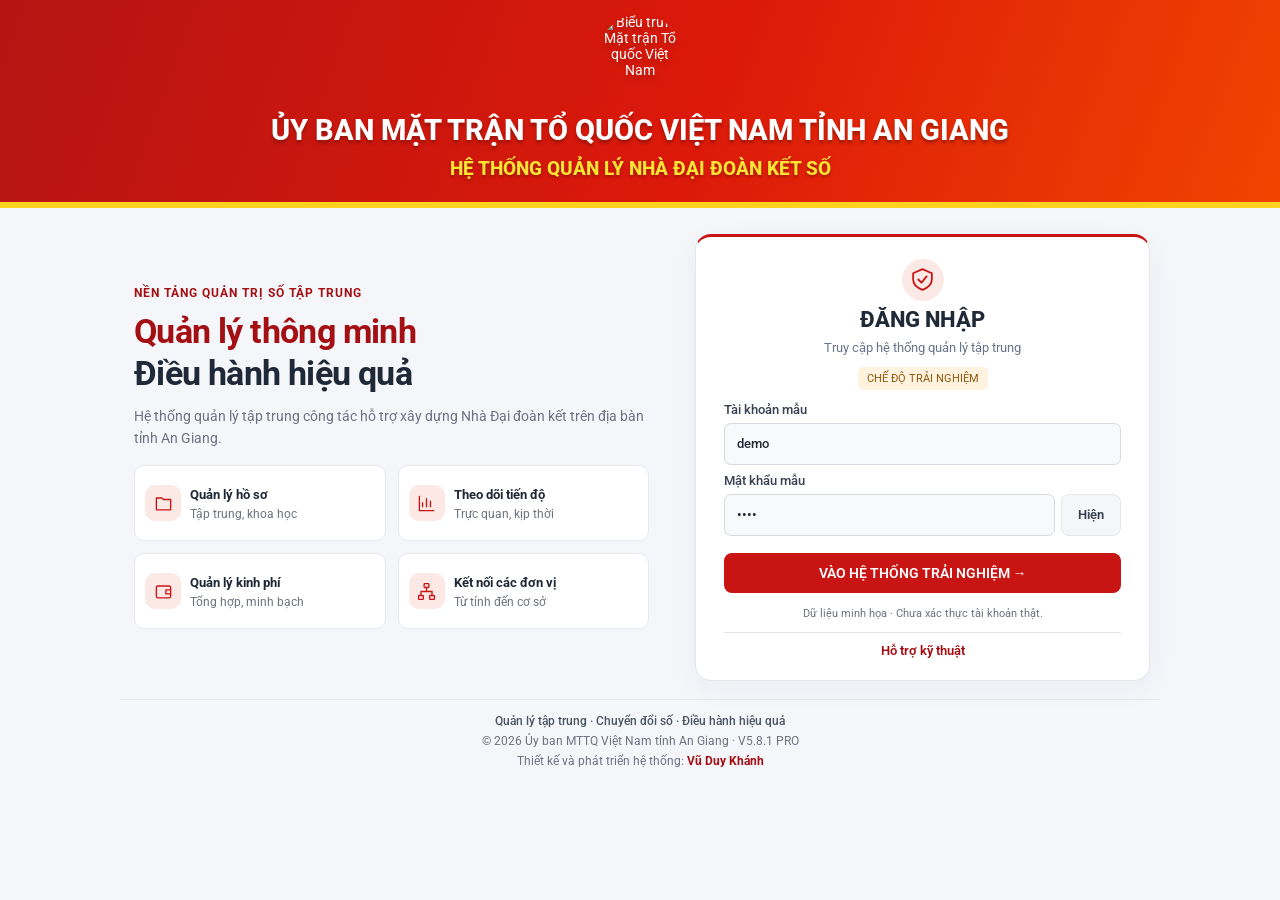
==== commit 3c5c4287: "Activate V5.8.1 unit and province workspaces" ====
--- a/index.html
+++ b/index.html
@@ -1 +1 @@
-<!doctype html><html lang="vi"><head><meta charset="utf-8"><meta name="viewport" content="width=device-width,initial-scale=1"><title>Nhà Đại đoàn kết | An Giang</title><link rel="stylesheet" href="style.css?v=5.5.1"><link rel="stylesheet" href="pro.css?v=5.5.1"><link rel="icon" href="https://commons.wikimedia.org/wiki/Special:Redirect/file/Bi%E1%BB%83u%20tr%C6%B0ng%20M%E1%BA%B7t%20tr%E1%BA%ADn%20T%E1%BB%95%20qu%E1%BB%91c%20Vi%E1%BB%87t%20Nam.svg"><meta name="theme-color" content="#c91414"><style>.public-banner{padding:14px 12px 19px}.public-banner img{width:86px;height:86px;border-radius:50%}.public-banner h1{white-space:nowrap;font-size:clamp(16px,2.3vw,34px);letter-spacing:0;line-height:1.25;margin:12px 0 8px}.public-banner p{margin:0;line-height:1.4}@media(max-width:760px){.public-banner img{width:70px;height:70px}.public-banner h1{white-space:normal;font-size:clamp(17px,3.8vw,25px);max-width:95%;margin:12px auto 8px}.public-banner p{font-size:13px}}</style><link rel="stylesheet" href="v52.css?v=5.5.1"><link rel="stylesheet" href="v53.css?v=5.5.1"><link rel="stylesheet" href="v54.css?v=5.5.1"><link rel="stylesheet" href="v55.css?v=5.5.1"><link rel="stylesheet" href="v56.css?v=5.6"><style>#doc561{width:min(850px,96vw);padding:20px}#docBody561{font-family:"Times New Roman",serif;font-size:14pt;color:#222;background:white;padding:22px;overflow-wrap:anywhere}#docBody561 table{table-layout:fixed}#body56 form{padding:0;margin:14px 0}#body56 textarea{width:100%}@media print{body:has(#doc561[open])>*:not(#doc561){display:none!important}#doc561[open]{display:block!important;position:static;margin:0;padding:0;width:100%;max-width:none;max-height:none;overflow:visible;border:0;box-shadow:none}#doc561 button{display:none!important}#docBody561{padding:0}#doc561::backdrop{display:none}@page{size:A4;margin:20mm 15mm 20mm 30mm}}</style><link rel="stylesheet" href="v57.css?v=5.7"><style>#taskForm571{padding:0}#taskForm571 textarea{width:100%;margin-bottom:12px}#planYear571{max-width:180px}[data-plan571]{min-width:100px;width:120px}#reportPrint57 .panel{overflow-wrap:anywhere}@media(max-width:700px){#reportPrint57 .summary54{grid-template-columns:repeat(2,minmax(0,1fr))}}</style><style>#unitForm58,#acc58,#configForm58{padding:0;margin:0 0 20px}#restoreFile58{max-width:100%;margin:12px 0}#restoreInfo58{overflow-wrap:anywhere}</style></head><body><div id="publicBanner" class="public-banner"><img src="https://commons.wikimedia.org/wiki/Special:Redirect/file/Bi%E1%BB%83u%20tr%C6%B0ng%20M%E1%BA%B7t%20tr%E1%BA%ADn%20T%E1%BB%95%20qu%E1%BB%91c%20Vi%E1%BB%87t%20Nam.svg" alt="Biểu trưng Mặt trận Tổ quốc Việt Nam"><h1>ỦY BAN MẶT TRẬN TỔ QUỐC VIỆT NAM TỈNH AN GIANG</h1><p>HỆ THỐNG QUẢN LÝ NHÀ ĐẠI ĐOÀN KẾT SỐ</p></div><section id="login"><div class="welcome"><div class="portal-kicker">NỀN TẢNG QUẢN TRỊ SỐ TẬP TRUNG</div><h2><span>Quản lý thông minh</span>Điều hành hiệu quả</h2><p>Hệ thống quản lý tập trung công tác hỗ trợ xây dựng Nhà Đại đoàn kết trên địa bàn tỉnh An Giang.</p><div class="portal-features"><div class="portal-feature"><span class="feature-icon"><svg viewBox="0 0 24 24" fill="none" stroke="currentColor" stroke-width="1.7" stroke-linecap="round" stroke-linejoin="round" aria-hidden="true"><path d="M3 5h7l2 2h9v13H3z"/></svg></span><div><strong>Quản lý hồ sơ</strong><small>Tập trung, khoa học</small></div></div><div class="portal-feature"><span class="feature-icon"><svg viewBox="0 0 24 24" fill="none" stroke="currentColor" stroke-width="1.7" stroke-linecap="round" stroke-linejoin="round" aria-hidden="true"><path d="M3 3v18h18M7 16v-5M12 16V6M17 16V9"/></svg></span><div><strong>Theo dõi tiến độ</strong><small>Trực quan, kịp thời</small></div></div><div class="portal-feature"><span class="feature-icon"><svg viewBox="0 0 24 24" fill="none" stroke="currentColor" stroke-width="1.7" stroke-linecap="round" stroke-linejoin="round" aria-hidden="true"><rect x="3" y="5" width="18" height="15" rx="2"/><path d="M21 10h-6v5h6"/></svg></span><div><strong>Quản lý kinh phí</strong><small>Tổng hợp, minh bạch</small></div></div><div class="portal-feature"><span class="feature-icon"><svg viewBox="0 0 24 24" fill="none" stroke="currentColor" stroke-width="1.7" stroke-linecap="round" stroke-linejoin="round" aria-hidden="true"><rect x="9" y="2" width="6" height="5" rx="1"/><rect x="2" y="17" width="6" height="5" rx="1"/><rect x="16" y="17" width="6" height="5" rx="1"/><path d="M12 7v5M5 17v-5h14v5"/></svg></span><div><strong>Kết nối các đơn vị</strong><small>Từ tỉnh đến cơ sở</small></div></div></div></div><div class="signin"><div class="signin-head"><span class="signin-icon"><svg viewBox="0 0 24 24" fill="none" stroke="currentColor" stroke-width="1.7" stroke-linecap="round" stroke-linejoin="round" aria-hidden="true"><path d="M12 2 3 6v6c0 5 4 8 9 10 5-2 9-5 9-10V6zM8 12l3 3 5-6"/></svg></span><h2>ĐĂNG NHẬP</h2><p>Truy cập hệ thống quản lý tập trung</p><span class="demo-label">CHẾ ĐỘ TRẢI NGHIỆM</span></div><label class="demo-field">Tài khoản mẫu<input value="demo" readonly></label><label class="demo-field">Mật khẩu mẫu<span class="password-row"><input id="demoPassword" type="password" value="demo" readonly><button type="button" class="secondary" onclick="let p=document.getElementById('demoPassword');p.type=p.type==='password'?'text':'password';this.textContent=p.type==='password'?'Hiện':'Ẩn'">Hiện</button></span></label><button onclick="enter()">VÀO HỆ THỐNG TRẢI NGHIỆM →</button><p class="demo-note">Dữ liệu minh họa · Chưa xác thực tài khoản thật.</p><a class="support-link" href="https://mattransoag.github.io/hotrokythuat/" target="_blank" rel="noopener noreferrer">Hỗ trợ kỹ thuật</a></div></section><div class="public-foot"><div class="motto">Quản lý tập trung · Chuyển đổi số · Điều hành hiệu quả</div><div>© 2026 Ủy ban MTTQ Việt Nam tỉnh An Giang · V5.8 PRO</div><span class="developer-credit">Thiết kế và phát triển hệ thống: <strong>Vũ Duy Khánh</strong></span></div><div id="app" hidden><aside><div class="brand"><img class="brand-logo" src="https://commons.wikimedia.org/wiki/Special:Redirect/file/Bi%E1%BB%83u%20tr%C6%B0ng%20M%E1%BA%B7t%20tr%E1%BA%ADn%20T%E1%BB%95%20qu%E1%BB%91c%20Vi%E1%BB%87t%20Nam.svg" alt=""><span class="brand-text">NHÀ ĐẠI ĐOÀN KẾT SỐ<small>MTTQ VIỆT NAM · AN GIANG</small></span></div><nav id="nav"></nav><button class="exit" onclick="location.reload()">Đăng xuất</button></aside><div id="mobileShade" class="mobile-shade" hidden></div><main><header><button id="menuToggle" class="secondary" aria-label="Thu gọn hoặc mở menu" aria-expanded="true">☰</button><span>HỆ THỐNG QUẢN LÝ NHÀ ĐẠI ĐOÀN KẾT SỐ</span><button class="notice" onclick="go('Trung tâm thông báo')">Thông báo</button><small>V5.8 PRO · Demo</small></header><article><div class="heading"><div><small>TRUNG TÂM ĐIỀU HÀNH</small><h1 id="title">Tổng quan</h1><p>Dữ liệu minh họa, chưa kết nối cơ sở dữ liệu.</p></div><button onclick="edit()">＋ Thêm hồ sơ</button></div><div id="content"></div></article><footer>Ủy ban MTTQ Việt Nam tỉnh An Giang · Phiên bản giao diện 5.8 PRO<span class="developer-credit">Thiết kế và phát triển hệ thống: <strong>Vũ Duy Khánh</strong></span></footer></main></div><dialog id="modal"><form id="form"><div class="heading"><h2>Thông tin hồ sơ</h2><button type="button" class="secondary" onclick="closeForm()">✕</button></div><p class="form-help">Chỉ nhập dữ liệu minh họa. Các trường có dấu * là bắt buộc.</p><div id="fields"></div><div class="form-actions"><button type="button" class="secondary" onclick="closeForm()">Hủy</button><button id="saveRecord">Lưu hồ sơ mẫu</button></div></form></dialog><div id="toasts" class="toast-stack" role="status" aria-live="polite"></div><div id="loading" hidden><div><div class="spinner"></div>Đang mở hệ thống...</div></div><script src="app.js?v=5.5.1"></script><script src="pro.js?v=5.5.1"></script><dialog id="detail52" aria-labelledby="detailTitle52"><div class="detail52-wrap"><div class="heading"><h2 id="detailTitle52">Chi tiết hồ sơ</h2><button type="button" class="secondary" onclick="document.getElementById('detail52').close()" aria-label="Đóng">✕</button></div><div id="detailBody52"></div><div class="form-actions"><button id="detailPrint52" class="secondary">In hồ sơ</button><button id="detailCopy52" class="secondary">Sao chép</button><button id="detailArchive52" class="secondary">Lưu trữ</button><button id="detailEdit52">Chỉnh sửa</button></div></div></dialog><script src="v52.js?v=5.5.1"></script><dialog id="flow53" aria-labelledby="flowTitle53"><div class="flow53-wrap"><div class="heading"><h2 id="flowTitle53">Quy trình hồ sơ</h2><button type="button" onclick="document.getElementById('flow53').close()" aria-label="Đóng">✕</button></div><div id="flowBody53"></div></div></dialog><script src="v53.js?v=5.5.1"></script><dialog id="fin54" aria-labelledby="finTitle54"><div class="flow53-wrap"><div class="heading"><h2 id="finTitle54">Giao dịch kinh phí</h2><button type="button" onclick="document.getElementById('fin54').close()" aria-label="Đóng">✕</button></div><div id="finBody54"></div></div></dialog><script src="v54.js?v=5.5.1"></script><dialog id="evDialog55" aria-labelledby="evTitle55"><div class="flow53-wrap"><div class="heading"><h2 id="evTitle55">Minh chứng</h2><button type="button" onclick="document.getElementById('evDialog55').close()" aria-label="Đóng">✕</button></div><div id="evBody55"></div></div></dialog><dialog id="preview55"><button type="button" class="secondary" onclick="document.getElementById('preview55').close()">Đóng ảnh</button><img id="previewImg55" alt="Minh chứng mẫu"></dialog><dialog id="excel55"><div class="flow53-wrap"><div class="heading"><h2>Nhập / xuất Excel</h2><button type="button" onclick="document.getElementById('excel55').close()" aria-label="Đóng">✕</button></div><div id="excelBody55"></div></div></dialog><script src="v55.js?v=5.5.1"></script><script src="v551.js?v=5.5.1.1"></script><dialog id="dialog56" aria-labelledby="title56"><div class="flow53-wrap"><div class="heading"><h2 id="title56">Nghiệm thu và quyết toán</h2><button type="button" onclick="document.getElementById('dialog56').close()" aria-label="Đóng">✕</button></div><div id="body56"></div></div></dialog><script src="v56.js?v=5.6.1"></script><dialog id="doc561"><div class="toolbar"><button onclick="window.print()">In / lưu PDF</button><button class="secondary" onclick="document.getElementById('doc561').close()">Đóng</button></div><div id="docBody561"></div></dialog><script src="v561.js?v=5.6.1"></script><script src="v57.js?v=5.7"></script><script src="v571.js?v=5.7.1"></script><script src="v58.js?v=5.8"></script></body></html>+<!doctype html><html lang="vi"><head><meta charset="utf-8"><meta name="viewport" content="width=device-width,initial-scale=1"><title>Nhà Đại đoàn kết | An Giang</title><link rel="stylesheet" href="style.css?v=5.5.1"><link rel="stylesheet" href="pro.css?v=5.5.1"><link rel="icon" href="https://commons.wikimedia.org/wiki/Special:Redirect/file/Bi%E1%BB%83u%20tr%C6%B0ng%20M%E1%BA%B7t%20tr%E1%BA%ADn%20T%E1%BB%95%20qu%E1%BB%91c%20Vi%E1%BB%87t%20Nam.svg"><meta name="theme-color" content="#c91414"><style>.public-banner{padding:14px 12px 19px}.public-banner img{width:86px;height:86px;border-radius:50%}.public-banner h1{white-space:nowrap;font-size:clamp(16px,2.3vw,34px);letter-spacing:0;line-height:1.25;margin:12px 0 8px}.public-banner p{margin:0;line-height:1.4}@media(max-width:760px){.public-banner img{width:70px;height:70px}.public-banner h1{white-space:normal;font-size:clamp(17px,3.8vw,25px);max-width:95%;margin:12px auto 8px}.public-banner p{font-size:13px}}</style><link rel="stylesheet" href="v52.css?v=5.5.1"><link rel="stylesheet" href="v53.css?v=5.5.1"><link rel="stylesheet" href="v54.css?v=5.5.1"><link rel="stylesheet" href="v55.css?v=5.5.1"><link rel="stylesheet" href="v56.css?v=5.6"><style>#doc561{width:min(850px,96vw);padding:20px}#docBody561{font-family:"Times New Roman",serif;font-size:14pt;color:#222;background:white;padding:22px;overflow-wrap:anywhere}#docBody561 table{table-layout:fixed}#body56 form{padding:0;margin:14px 0}#body56 textarea{width:100%}@media print{body:has(#doc561[open])>*:not(#doc561){display:none!important}#doc561[open]{display:block!important;position:static;margin:0;padding:0;width:100%;max-width:none;max-height:none;overflow:visible;border:0;box-shadow:none}#doc561 button{display:none!important}#docBody561{padding:0}#doc561::backdrop{display:none}@page{size:A4;margin:20mm 15mm 20mm 30mm}}</style><link rel="stylesheet" href="v57.css?v=5.7"><style>#taskForm571{padding:0}#taskForm571 textarea{width:100%;margin-bottom:12px}#planYear571{max-width:180px}[data-plan571]{min-width:100px;width:120px}#reportPrint57 .panel{overflow-wrap:anywhere}@media(max-width:700px){#reportPrint57 .summary54{grid-template-columns:repeat(2,minmax(0,1fr))}}</style><style>#unitForm58,#acc58,#configForm58{padding:0;margin:0 0 20px}#restoreFile58{max-width:100%;margin:12px 0}#restoreInfo58{overflow-wrap:anywhere}</style><style>#roleBar581{margin:10px 0;padding:12px}#roleBar581 .toolbar{display:flex;flex-wrap:wrap;align-items:center;gap:10px}#roleBar581 label{min-width:160px}#roleBar581 small{color:#64748b}@media print{#roleBar581,[data-unit-detail581]{display:none!important}}@media(max-width:700px){#roleBar581 label{width:100%}}</style></head><body><div id="publicBanner" class="public-banner"><img src="https://commons.wikimedia.org/wiki/Special:Redirect/file/Bi%E1%BB%83u%20tr%C6%B0ng%20M%E1%BA%B7t%20tr%E1%BA%ADn%20T%E1%BB%95%20qu%E1%BB%91c%20Vi%E1%BB%87t%20Nam.svg" alt="Biểu trưng Mặt trận Tổ quốc Việt Nam"><h1>ỦY BAN MẶT TRẬN TỔ QUỐC VIỆT NAM TỈNH AN GIANG</h1><p>HỆ THỐNG QUẢN LÝ NHÀ ĐẠI ĐOÀN KẾT SỐ</p></div><section id="login"><div class="welcome"><div class="portal-kicker">NỀN TẢNG QUẢN TRỊ SỐ TẬP TRUNG</div><h2><span>Quản lý thông minh</span>Điều hành hiệu quả</h2><p>Hệ thống quản lý tập trung công tác hỗ trợ xây dựng Nhà Đại đoàn kết trên địa bàn tỉnh An Giang.</p><div class="portal-features"><div class="portal-feature"><span class="feature-icon"><svg viewBox="0 0 24 24" fill="none" stroke="currentColor" stroke-width="1.7" stroke-linecap="round" stroke-linejoin="round" aria-hidden="true"><path d="M3 5h7l2 2h9v13H3z"/></svg></span><div><strong>Quản lý hồ sơ</strong><small>Tập trung, khoa học</small></div></div><div class="portal-feature"><span class="feature-icon"><svg viewBox="0 0 24 24" fill="none" stroke="currentColor" stroke-width="1.7" stroke-linecap="round" stroke-linejoin="round" aria-hidden="true"><path d="M3 3v18h18M7 16v-5M12 16V6M17 16V9"/></svg></span><div><strong>Theo dõi tiến độ</strong><small>Trực quan, kịp thời</small></div></div><div class="portal-feature"><span class="feature-icon"><svg viewBox="0 0 24 24" fill="none" stroke="currentColor" stroke-width="1.7" stroke-linecap="round" stroke-linejoin="round" aria-hidden="true"><rect x="3" y="5" width="18" height="15" rx="2"/><path d="M21 10h-6v5h6"/></svg></span><div><strong>Quản lý kinh phí</strong><small>Tổng hợp, minh bạch</small></div></div><div class="portal-feature"><span class="feature-icon"><svg viewBox="0 0 24 24" fill="none" stroke="currentColor" stroke-width="1.7" stroke-linecap="round" stroke-linejoin="round" aria-hidden="true"><rect x="9" y="2" width="6" height="5" rx="1"/><rect x="2" y="17" width="6" height="5" rx="1"/><rect x="16" y="17" width="6" height="5" rx="1"/><path d="M12 7v5M5 17v-5h14v5"/></svg></span><div><strong>Kết nối các đơn vị</strong><small>Từ tỉnh đến cơ sở</small></div></div></div></div><div class="signin"><div class="signin-head"><span class="signin-icon"><svg viewBox="0 0 24 24" fill="none" stroke="currentColor" stroke-width="1.7" stroke-linecap="round" stroke-linejoin="round" aria-hidden="true"><path d="M12 2 3 6v6c0 5 4 8 9 10 5-2 9-5 9-10V6zM8 12l3 3 5-6"/></svg></span><h2>ĐĂNG NHẬP</h2><p>Truy cập hệ thống quản lý tập trung</p><span class="demo-label">CHẾ ĐỘ TRẢI NGHIỆM</span></div><label class="demo-field">Tài khoản mẫu<input value="demo" readonly></label><label class="demo-field">Mật khẩu mẫu<span class="password-row"><input id="demoPassword" type="password" value="demo" readonly><button type="button" class="secondary" onclick="let p=document.getElementById('demoPassword');p.type=p.type==='password'?'text':'password';this.textContent=p.type==='password'?'Hiện':'Ẩn'">Hiện</button></span></label><button onclick="enter()">VÀO HỆ THỐNG TRẢI NGHIỆM →</button><p class="demo-note">Dữ liệu minh họa · Chưa xác thực tài khoản thật.</p><a class="support-link" href="https://mattransoag.github.io/hotrokythuat/" target="_blank" rel="noopener noreferrer">Hỗ trợ kỹ thuật</a></div></section><div class="public-foot"><div class="motto">Quản lý tập trung · Chuyển đổi số · Điều hành hiệu quả</div><div>© 2026 Ủy ban MTTQ Việt Nam tỉnh An Giang · V5.8.1 PRO</div><span class="developer-credit">Thiết kế và phát triển hệ thống: <strong>Vũ Duy Khánh</strong></span></div><div id="app" hidden><aside><div class="brand"><img class="brand-logo" src="https://commons.wikimedia.org/wiki/Special:Redirect/file/Bi%E1%BB%83u%20tr%C6%B0ng%20M%E1%BA%B7t%20tr%E1%BA%ADn%20T%E1%BB%95%20qu%E1%BB%91c%20Vi%E1%BB%87t%20Nam.svg" alt=""><span class="brand-text">NHÀ ĐẠI ĐOÀN KẾT SỐ<small>MTTQ VIỆT NAM · AN GIANG</small></span></div><nav id="nav"></nav><button class="exit" onclick="location.reload()">Đăng xuất</button></aside><div id="mobileShade" class="mobile-shade" hidden></div><main><header><button id="menuToggle" class="secondary" aria-label="Thu gọn hoặc mở menu" aria-expanded="true">☰</button><span>HỆ THỐNG QUẢN LÝ NHÀ ĐẠI ĐOÀN KẾT SỐ</span><button class="notice" onclick="go('Trung tâm thông báo')">Thông báo</button><small>V5.8.1 PRO · Demo</small></header><article><div class="heading"><div><small>TRUNG TÂM ĐIỀU HÀNH</small><h1 id="title">Tổng quan</h1><p>Dữ liệu minh họa, chưa kết nối cơ sở dữ liệu.</p></div><button onclick="edit()">＋ Thêm hồ sơ</button></div><div id="content"></div></article><footer>Ủy ban MTTQ Việt Nam tỉnh An Giang · Phiên bản giao diện 5.8.1 PRO<span class="developer-credit">Thiết kế và phát triển hệ thống: <strong>Vũ Duy Khánh</strong></span></footer></main></div><dialog id="modal"><form id="form"><div class="heading"><h2>Thông tin hồ sơ</h2><button type="button" class="secondary" onclick="closeForm()">✕</button></div><p class="form-help">Chỉ nhập dữ liệu minh họa. Các trường có dấu * là bắt buộc.</p><div id="fields"></div><div class="form-actions"><button type="button" class="secondary" onclick="closeForm()">Hủy</button><button id="saveRecord">Lưu hồ sơ mẫu</button></div></form></dialog><div id="toasts" class="toast-stack" role="status" aria-live="polite"></div><div id="loading" hidden><div><div class="spinner"></div>Đang mở hệ thống...</div></div><script src="app.js?v=5.5.1"></script><script src="pro.js?v=5.5.1"></script><dialog id="detail52" aria-labelledby="detailTitle52"><div class="detail52-wrap"><div class="heading"><h2 id="detailTitle52">Chi tiết hồ sơ</h2><button type="button" class="secondary" onclick="document.getElementById('detail52').close()" aria-label="Đóng">✕</button></div><div id="detailBody52"></div><div class="form-actions"><button id="detailPrint52" class="secondary">In hồ sơ</button><button id="detailCopy52" class="secondary">Sao chép</button><button id="detailArchive52" class="secondary">Lưu trữ</button><button id="detailEdit52">Chỉnh sửa</button></div></div></dialog><script src="v52.js?v=5.5.1"></script><dialog id="flow53" aria-labelledby="flowTitle53"><div class="flow53-wrap"><div class="heading"><h2 id="flowTitle53">Quy trình hồ sơ</h2><button type="button" onclick="document.getElementById('flow53').close()" aria-label="Đóng">✕</button></div><div id="flowBody53"></div></div></dialog><script src="v53.js?v=5.5.1"></script><dialog id="fin54" aria-labelledby="finTitle54"><div class="flow53-wrap"><div class="heading"><h2 id="finTitle54">Giao dịch kinh phí</h2><button type="button" onclick="document.getElementById('fin54').close()" aria-label="Đóng">✕</button></div><div id="finBody54"></div></div></dialog><script src="v54.js?v=5.5.1"></script><dialog id="evDialog55" aria-labelledby="evTitle55"><div class="flow53-wrap"><div class="heading"><h2 id="evTitle55">Minh chứng</h2><button type="button" onclick="document.getElementById('evDialog55').close()" aria-label="Đóng">✕</button></div><div id="evBody55"></div></div></dialog><dialog id="preview55"><button type="button" class="secondary" onclick="document.getElementById('preview55').close()">Đóng ảnh</button><img id="previewImg55" alt="Minh chứng mẫu"></dialog><dialog id="excel55"><div class="flow53-wrap"><div class="heading"><h2>Nhập / xuất Excel</h2><button type="button" onclick="document.getElementById('excel55').close()" aria-label="Đóng">✕</button></div><div id="excelBody55"></div></div></dialog><script src="v55.js?v=5.5.1"></script><script src="v551.js?v=5.5.1.1"></script><dialog id="dialog56" aria-labelledby="title56"><div class="flow53-wrap"><div class="heading"><h2 id="title56">Nghiệm thu và quyết toán</h2><button type="button" onclick="document.getElementById('dialog56').close()" aria-label="Đóng">✕</button></div><div id="body56"></div></div></dialog><script src="v56.js?v=5.6.1"></script><dialog id="doc561"><div class="toolbar"><button onclick="window.print()">In / lưu PDF</button><button class="secondary" onclick="document.getElementById('doc561').close()">Đóng</button></div><div id="docBody561"></div></dialog><script src="v561.js?v=5.6.1"></script><script src="v57.js?v=5.7"></script><script src="v571.js?v=5.7.1"></script><script src="v58.js?v=5.8"></script><script src="v581.js?v=5.8.1"></script></body></html>
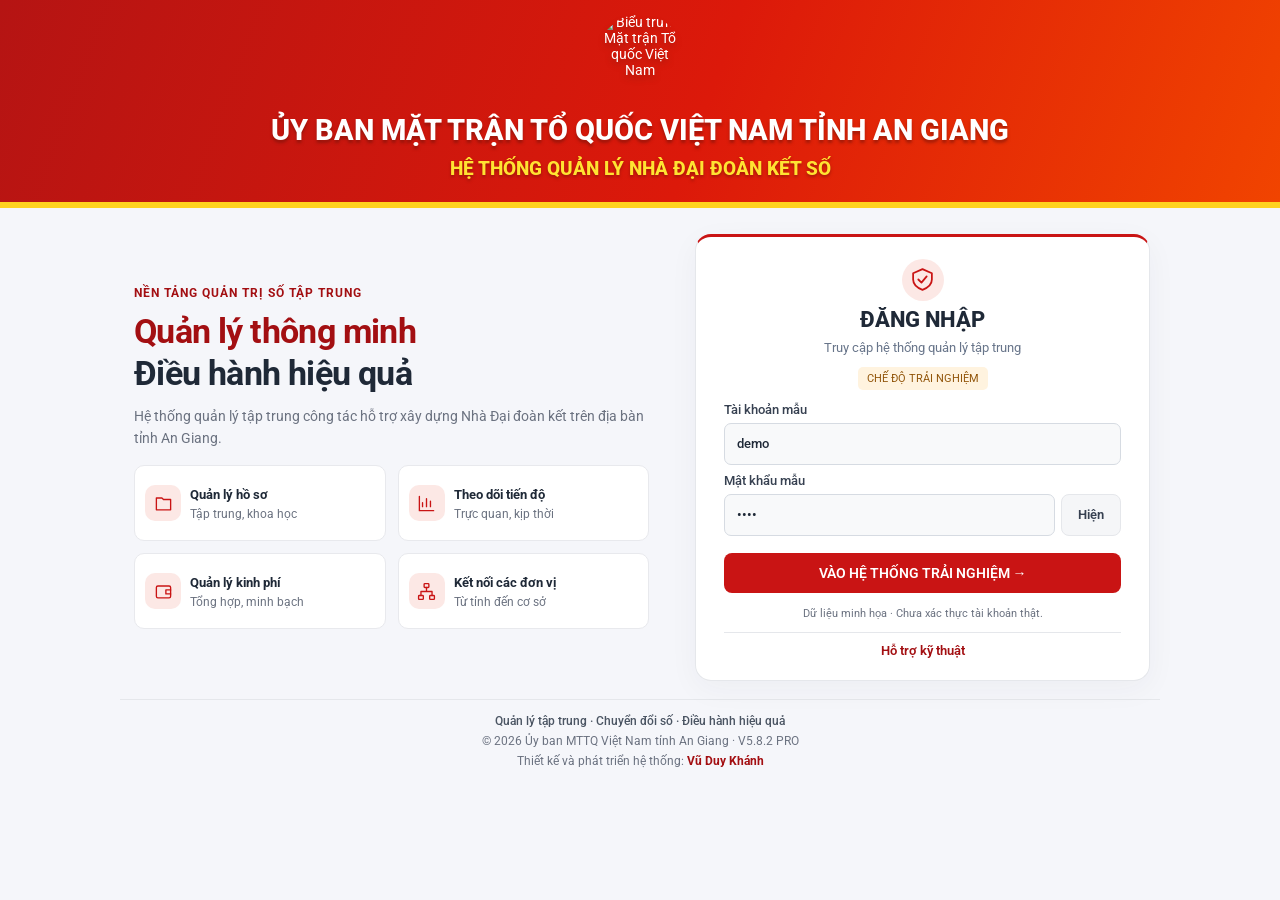
==== commit 93cff3e5: "Activate V5.8.2 PRO final demo workspace" ====
--- a/index.html
+++ b/index.html
@@ -1 +1 @@
-<!doctype html><html lang="vi"><head><meta charset="utf-8"><meta name="viewport" content="width=device-width,initial-scale=1"><title>Nhà Đại đoàn kết | An Giang</title><link rel="stylesheet" href="style.css?v=5.5.1"><link rel="stylesheet" href="pro.css?v=5.5.1"><link rel="icon" href="https://commons.wikimedia.org/wiki/Special:Redirect/file/Bi%E1%BB%83u%20tr%C6%B0ng%20M%E1%BA%B7t%20tr%E1%BA%ADn%20T%E1%BB%95%20qu%E1%BB%91c%20Vi%E1%BB%87t%20Nam.svg"><meta name="theme-color" content="#c91414"><style>.public-banner{padding:14px 12px 19px}.public-banner img{width:86px;height:86px;border-radius:50%}.public-banner h1{white-space:nowrap;font-size:clamp(16px,2.3vw,34px);letter-spacing:0;line-height:1.25;margin:12px 0 8px}.public-banner p{margin:0;line-height:1.4}@media(max-width:760px){.public-banner img{width:70px;height:70px}.public-banner h1{white-space:normal;font-size:clamp(17px,3.8vw,25px);max-width:95%;margin:12px auto 8px}.public-banner p{font-size:13px}}</style><link rel="stylesheet" href="v52.css?v=5.5.1"><link rel="stylesheet" href="v53.css?v=5.5.1"><link rel="stylesheet" href="v54.css?v=5.5.1"><link rel="stylesheet" href="v55.css?v=5.5.1"><link rel="stylesheet" href="v56.css?v=5.6"><style>#doc561{width:min(850px,96vw);padding:20px}#docBody561{font-family:"Times New Roman",serif;font-size:14pt;color:#222;background:white;padding:22px;overflow-wrap:anywhere}#docBody561 table{table-layout:fixed}#body56 form{padding:0;margin:14px 0}#body56 textarea{width:100%}@media print{body:has(#doc561[open])>*:not(#doc561){display:none!important}#doc561[open]{display:block!important;position:static;margin:0;padding:0;width:100%;max-width:none;max-height:none;overflow:visible;border:0;box-shadow:none}#doc561 button{display:none!important}#docBody561{padding:0}#doc561::backdrop{display:none}@page{size:A4;margin:20mm 15mm 20mm 30mm}}</style><link rel="stylesheet" href="v57.css?v=5.7"><style>#taskForm571{padding:0}#taskForm571 textarea{width:100%;margin-bottom:12px}#planYear571{max-width:180px}[data-plan571]{min-width:100px;width:120px}#reportPrint57 .panel{overflow-wrap:anywhere}@media(max-width:700px){#reportPrint57 .summary54{grid-template-columns:repeat(2,minmax(0,1fr))}}</style><style>#unitForm58,#acc58,#configForm58{padding:0;margin:0 0 20px}#restoreFile58{max-width:100%;margin:12px 0}#restoreInfo58{overflow-wrap:anywhere}</style><style>#roleBar581{margin:10px 0;padding:12px}#roleBar581 .toolbar{display:flex;flex-wrap:wrap;align-items:center;gap:10px}#roleBar581 label{min-width:160px}#roleBar581 small{color:#64748b}@media print{#roleBar581,[data-unit-detail581]{display:none!important}}@media(max-width:700px){#roleBar581 label{width:100%}}</style></head><body><div id="publicBanner" class="public-banner"><img src="https://commons.wikimedia.org/wiki/Special:Redirect/file/Bi%E1%BB%83u%20tr%C6%B0ng%20M%E1%BA%B7t%20tr%E1%BA%ADn%20T%E1%BB%95%20qu%E1%BB%91c%20Vi%E1%BB%87t%20Nam.svg" alt="Biểu trưng Mặt trận Tổ quốc Việt Nam"><h1>ỦY BAN MẶT TRẬN TỔ QUỐC VIỆT NAM TỈNH AN GIANG</h1><p>HỆ THỐNG QUẢN LÝ NHÀ ĐẠI ĐOÀN KẾT SỐ</p></div><section id="login"><div class="welcome"><div class="portal-kicker">NỀN TẢNG QUẢN TRỊ SỐ TẬP TRUNG</div><h2><span>Quản lý thông minh</span>Điều hành hiệu quả</h2><p>Hệ thống quản lý tập trung công tác hỗ trợ xây dựng Nhà Đại đoàn kết trên địa bàn tỉnh An Giang.</p><div class="portal-features"><div class="portal-feature"><span class="feature-icon"><svg viewBox="0 0 24 24" fill="none" stroke="currentColor" stroke-width="1.7" stroke-linecap="round" stroke-linejoin="round" aria-hidden="true"><path d="M3 5h7l2 2h9v13H3z"/></svg></span><div><strong>Quản lý hồ sơ</strong><small>Tập trung, khoa học</small></div></div><div class="portal-feature"><span class="feature-icon"><svg viewBox="0 0 24 24" fill="none" stroke="currentColor" stroke-width="1.7" stroke-linecap="round" stroke-linejoin="round" aria-hidden="true"><path d="M3 3v18h18M7 16v-5M12 16V6M17 16V9"/></svg></span><div><strong>Theo dõi tiến độ</strong><small>Trực quan, kịp thời</small></div></div><div class="portal-feature"><span class="feature-icon"><svg viewBox="0 0 24 24" fill="none" stroke="currentColor" stroke-width="1.7" stroke-linecap="round" stroke-linejoin="round" aria-hidden="true"><rect x="3" y="5" width="18" height="15" rx="2"/><path d="M21 10h-6v5h6"/></svg></span><div><strong>Quản lý kinh phí</strong><small>Tổng hợp, minh bạch</small></div></div><div class="portal-feature"><span class="feature-icon"><svg viewBox="0 0 24 24" fill="none" stroke="currentColor" stroke-width="1.7" stroke-linecap="round" stroke-linejoin="round" aria-hidden="true"><rect x="9" y="2" width="6" height="5" rx="1"/><rect x="2" y="17" width="6" height="5" rx="1"/><rect x="16" y="17" width="6" height="5" rx="1"/><path d="M12 7v5M5 17v-5h14v5"/></svg></span><div><strong>Kết nối các đơn vị</strong><small>Từ tỉnh đến cơ sở</small></div></div></div></div><div class="signin"><div class="signin-head"><span class="signin-icon"><svg viewBox="0 0 24 24" fill="none" stroke="currentColor" stroke-width="1.7" stroke-linecap="round" stroke-linejoin="round" aria-hidden="true"><path d="M12 2 3 6v6c0 5 4 8 9 10 5-2 9-5 9-10V6zM8 12l3 3 5-6"/></svg></span><h2>ĐĂNG NHẬP</h2><p>Truy cập hệ thống quản lý tập trung</p><span class="demo-label">CHẾ ĐỘ TRẢI NGHIỆM</span></div><label class="demo-field">Tài khoản mẫu<input value="demo" readonly></label><label class="demo-field">Mật khẩu mẫu<span class="password-row"><input id="demoPassword" type="password" value="demo" readonly><button type="button" class="secondary" onclick="let p=document.getElementById('demoPassword');p.type=p.type==='password'?'text':'password';this.textContent=p.type==='password'?'Hiện':'Ẩn'">Hiện</button></span></label><button onclick="enter()">VÀO HỆ THỐNG TRẢI NGHIỆM →</button><p class="demo-note">Dữ liệu minh họa · Chưa xác thực tài khoản thật.</p><a class="support-link" href="https://mattransoag.github.io/hotrokythuat/" target="_blank" rel="noopener noreferrer">Hỗ trợ kỹ thuật</a></div></section><div class="public-foot"><div class="motto">Quản lý tập trung · Chuyển đổi số · Điều hành hiệu quả</div><div>© 2026 Ủy ban MTTQ Việt Nam tỉnh An Giang · V5.8.1 PRO</div><span class="developer-credit">Thiết kế và phát triển hệ thống: <strong>Vũ Duy Khánh</strong></span></div><div id="app" hidden><aside><div class="brand"><img class="brand-logo" src="https://commons.wikimedia.org/wiki/Special:Redirect/file/Bi%E1%BB%83u%20tr%C6%B0ng%20M%E1%BA%B7t%20tr%E1%BA%ADn%20T%E1%BB%95%20qu%E1%BB%91c%20Vi%E1%BB%87t%20Nam.svg" alt=""><span class="brand-text">NHÀ ĐẠI ĐOÀN KẾT SỐ<small>MTTQ VIỆT NAM · AN GIANG</small></span></div><nav id="nav"></nav><button class="exit" onclick="location.reload()">Đăng xuất</button></aside><div id="mobileShade" class="mobile-shade" hidden></div><main><header><button id="menuToggle" class="secondary" aria-label="Thu gọn hoặc mở menu" aria-expanded="true">☰</button><span>HỆ THỐNG QUẢN LÝ NHÀ ĐẠI ĐOÀN KẾT SỐ</span><button class="notice" onclick="go('Trung tâm thông báo')">Thông báo</button><small>V5.8.1 PRO · Demo</small></header><article><div class="heading"><div><small>TRUNG TÂM ĐIỀU HÀNH</small><h1 id="title">Tổng quan</h1><p>Dữ liệu minh họa, chưa kết nối cơ sở dữ liệu.</p></div><button onclick="edit()">＋ Thêm hồ sơ</button></div><div id="content"></div></article><footer>Ủy ban MTTQ Việt Nam tỉnh An Giang · Phiên bản giao diện 5.8.1 PRO<span class="developer-credit">Thiết kế và phát triển hệ thống: <strong>Vũ Duy Khánh</strong></span></footer></main></div><dialog id="modal"><form id="form"><div class="heading"><h2>Thông tin hồ sơ</h2><button type="button" class="secondary" onclick="closeForm()">✕</button></div><p class="form-help">Chỉ nhập dữ liệu minh họa. Các trường có dấu * là bắt buộc.</p><div id="fields"></div><div class="form-actions"><button type="button" class="secondary" onclick="closeForm()">Hủy</button><button id="saveRecord">Lưu hồ sơ mẫu</button></div></form></dialog><div id="toasts" class="toast-stack" role="status" aria-live="polite"></div><div id="loading" hidden><div><div class="spinner"></div>Đang mở hệ thống...</div></div><script src="app.js?v=5.5.1"></script><script src="pro.js?v=5.5.1"></script><dialog id="detail52" aria-labelledby="detailTitle52"><div class="detail52-wrap"><div class="heading"><h2 id="detailTitle52">Chi tiết hồ sơ</h2><button type="button" class="secondary" onclick="document.getElementById('detail52').close()" aria-label="Đóng">✕</button></div><div id="detailBody52"></div><div class="form-actions"><button id="detailPrint52" class="secondary">In hồ sơ</button><button id="detailCopy52" class="secondary">Sao chép</button><button id="detailArchive52" class="secondary">Lưu trữ</button><button id="detailEdit52">Chỉnh sửa</button></div></div></dialog><script src="v52.js?v=5.5.1"></script><dialog id="flow53" aria-labelledby="flowTitle53"><div class="flow53-wrap"><div class="heading"><h2 id="flowTitle53">Quy trình hồ sơ</h2><button type="button" onclick="document.getElementById('flow53').close()" aria-label="Đóng">✕</button></div><div id="flowBody53"></div></div></dialog><script src="v53.js?v=5.5.1"></script><dialog id="fin54" aria-labelledby="finTitle54"><div class="flow53-wrap"><div class="heading"><h2 id="finTitle54">Giao dịch kinh phí</h2><button type="button" onclick="document.getElementById('fin54').close()" aria-label="Đóng">✕</button></div><div id="finBody54"></div></div></dialog><script src="v54.js?v=5.5.1"></script><dialog id="evDialog55" aria-labelledby="evTitle55"><div class="flow53-wrap"><div class="heading"><h2 id="evTitle55">Minh chứng</h2><button type="button" onclick="document.getElementById('evDialog55').close()" aria-label="Đóng">✕</button></div><div id="evBody55"></div></div></dialog><dialog id="preview55"><button type="button" class="secondary" onclick="document.getElementById('preview55').close()">Đóng ảnh</button><img id="previewImg55" alt="Minh chứng mẫu"></dialog><dialog id="excel55"><div class="flow53-wrap"><div class="heading"><h2>Nhập / xuất Excel</h2><button type="button" onclick="document.getElementById('excel55').close()" aria-label="Đóng">✕</button></div><div id="excelBody55"></div></div></dialog><script src="v55.js?v=5.5.1"></script><script src="v551.js?v=5.5.1.1"></script><dialog id="dialog56" aria-labelledby="title56"><div class="flow53-wrap"><div class="heading"><h2 id="title56">Nghiệm thu và quyết toán</h2><button type="button" onclick="document.getElementById('dialog56').close()" aria-label="Đóng">✕</button></div><div id="body56"></div></div></dialog><script src="v56.js?v=5.6.1"></script><dialog id="doc561"><div class="toolbar"><button onclick="window.print()">In / lưu PDF</button><button class="secondary" onclick="document.getElementById('doc561').close()">Đóng</button></div><div id="docBody561"></div></dialog><script src="v561.js?v=5.6.1"></script><script src="v57.js?v=5.7"></script><script src="v571.js?v=5.7.1"></script><script src="v58.js?v=5.8"></script><script src="v581.js?v=5.8.1"></script></body></html>+<!doctype html><html lang="vi"><head><meta charset="utf-8"><meta name="viewport" content="width=device-width,initial-scale=1"><title>Nhà Đại đoàn kết | An Giang</title><link rel="stylesheet" href="style.css?v=5.5.1"><link rel="stylesheet" href="pro.css?v=5.5.1"><link rel="icon" href="https://commons.wikimedia.org/wiki/Special:Redirect/file/Bi%E1%BB%83u%20tr%C6%B0ng%20M%E1%BA%B7t%20tr%E1%BA%ADn%20T%E1%BB%95%20qu%E1%BB%91c%20Vi%E1%BB%87t%20Nam.svg"><meta name="theme-color" content="#c91414"><style>.public-banner{padding:14px 12px 19px}.public-banner img{width:86px;height:86px;border-radius:50%}.public-banner h1{white-space:nowrap;font-size:clamp(16px,2.3vw,34px);letter-spacing:0;line-height:1.25;margin:12px 0 8px}.public-banner p{margin:0;line-height:1.4}@media(max-width:760px){.public-banner img{width:70px;height:70px}.public-banner h1{white-space:normal;font-size:clamp(17px,3.8vw,25px);max-width:95%;margin:12px auto 8px}.public-banner p{font-size:13px}}</style><link rel="stylesheet" href="v52.css?v=5.5.1"><link rel="stylesheet" href="v53.css?v=5.5.1"><link rel="stylesheet" href="v54.css?v=5.5.1"><link rel="stylesheet" href="v55.css?v=5.5.1"><link rel="stylesheet" href="v56.css?v=5.6"><style>#doc561{width:min(850px,96vw);padding:20px}#docBody561{font-family:"Times New Roman",serif;font-size:14pt;color:#222;background:white;padding:22px;overflow-wrap:anywhere}#docBody561 table{table-layout:fixed}#body56 form{padding:0;margin:14px 0}#body56 textarea{width:100%}@media print{body:has(#doc561[open])>*:not(#doc561){display:none!important}#doc561[open]{display:block!important;position:static;margin:0;padding:0;width:100%;max-width:none;max-height:none;overflow:visible;border:0;box-shadow:none}#doc561 button{display:none!important}#docBody561{padding:0}#doc561::backdrop{display:none}@page{size:A4;margin:20mm 15mm 20mm 30mm}}</style><link rel="stylesheet" href="v57.css?v=5.7"><style>#taskForm571{padding:0}#taskForm571 textarea{width:100%;margin-bottom:12px}#planYear571{max-width:180px}[data-plan571]{min-width:100px;width:120px}#reportPrint57 .panel{overflow-wrap:anywhere}@media(max-width:700px){#reportPrint57 .summary54{grid-template-columns:repeat(2,minmax(0,1fr))}}</style><style>#unitForm58,#acc58,#configForm58{padding:0;margin:0 0 20px}#restoreFile58{max-width:100%;margin:12px 0}#restoreInfo58{overflow-wrap:anywhere}</style><style>#roleBar581{margin:10px 0;padding:12px}#roleBar581 .toolbar{display:flex;flex-wrap:wrap;align-items:center;gap:10px}#roleBar581 label{min-width:160px}#roleBar581 small{color:#64748b}@media print{#roleBar581,[data-unit-detail581]{display:none!important}}@media(max-width:700px){#roleBar581 label{width:100%}}</style><style>#dialog582{width:min(720px,96vw)}#form582{padding:12px}#form582 label{display:block;margin:8px 0}#form582 input,#form582 select{width:100%}#fullIn582{max-width:100%;margin:12px 0}</style></head><body><div id="publicBanner" class="public-banner"><img src="https://commons.wikimedia.org/wiki/Special:Redirect/file/Bi%E1%BB%83u%20tr%C6%B0ng%20M%E1%BA%B7t%20tr%E1%BA%ADn%20T%E1%BB%95%20qu%E1%BB%91c%20Vi%E1%BB%87t%20Nam.svg" alt="Biểu trưng Mặt trận Tổ quốc Việt Nam"><h1>ỦY BAN MẶT TRẬN TỔ QUỐC VIỆT NAM TỈNH AN GIANG</h1><p>HỆ THỐNG QUẢN LÝ NHÀ ĐẠI ĐOÀN KẾT SỐ</p></div><section id="login"><div class="welcome"><div class="portal-kicker">NỀN TẢNG QUẢN TRỊ SỐ TẬP TRUNG</div><h2><span>Quản lý thông minh</span>Điều hành hiệu quả</h2><p>Hệ thống quản lý tập trung công tác hỗ trợ xây dựng Nhà Đại đoàn kết trên địa bàn tỉnh An Giang.</p><div class="portal-features"><div class="portal-feature"><span class="feature-icon"><svg viewBox="0 0 24 24" fill="none" stroke="currentColor" stroke-width="1.7" stroke-linecap="round" stroke-linejoin="round" aria-hidden="true"><path d="M3 5h7l2 2h9v13H3z"/></svg></span><div><strong>Quản lý hồ sơ</strong><small>Tập trung, khoa học</small></div></div><div class="portal-feature"><span class="feature-icon"><svg viewBox="0 0 24 24" fill="none" stroke="currentColor" stroke-width="1.7" stroke-linecap="round" stroke-linejoin="round" aria-hidden="true"><path d="M3 3v18h18M7 16v-5M12 16V6M17 16V9"/></svg></span><div><strong>Theo dõi tiến độ</strong><small>Trực quan, kịp thời</small></div></div><div class="portal-feature"><span class="feature-icon"><svg viewBox="0 0 24 24" fill="none" stroke="currentColor" stroke-width="1.7" stroke-linecap="round" stroke-linejoin="round" aria-hidden="true"><rect x="3" y="5" width="18" height="15" rx="2"/><path d="M21 10h-6v5h6"/></svg></span><div><strong>Quản lý kinh phí</strong><small>Tổng hợp, minh bạch</small></div></div><div class="portal-feature"><span class="feature-icon"><svg viewBox="0 0 24 24" fill="none" stroke="currentColor" stroke-width="1.7" stroke-linecap="round" stroke-linejoin="round" aria-hidden="true"><rect x="9" y="2" width="6" height="5" rx="1"/><rect x="2" y="17" width="6" height="5" rx="1"/><rect x="16" y="17" width="6" height="5" rx="1"/><path d="M12 7v5M5 17v-5h14v5"/></svg></span><div><strong>Kết nối các đơn vị</strong><small>Từ tỉnh đến cơ sở</small></div></div></div></div><div class="signin"><div class="signin-head"><span class="signin-icon"><svg viewBox="0 0 24 24" fill="none" stroke="currentColor" stroke-width="1.7" stroke-linecap="round" stroke-linejoin="round" aria-hidden="true"><path d="M12 2 3 6v6c0 5 4 8 9 10 5-2 9-5 9-10V6zM8 12l3 3 5-6"/></svg></span><h2>ĐĂNG NHẬP</h2><p>Truy cập hệ thống quản lý tập trung</p><span class="demo-label">CHẾ ĐỘ TRẢI NGHIỆM</span></div><label class="demo-field">Tài khoản mẫu<input value="demo" readonly></label><label class="demo-field">Mật khẩu mẫu<span class="password-row"><input id="demoPassword" type="password" value="demo" readonly><button type="button" class="secondary" onclick="let p=document.getElementById('demoPassword');p.type=p.type==='password'?'text':'password';this.textContent=p.type==='password'?'Hiện':'Ẩn'">Hiện</button></span></label><button onclick="enter()">VÀO HỆ THỐNG TRẢI NGHIỆM →</button><p class="demo-note">Dữ liệu minh họa · Chưa xác thực tài khoản thật.</p><a class="support-link" href="https://mattransoag.github.io/hotrokythuat/" target="_blank" rel="noopener noreferrer">Hỗ trợ kỹ thuật</a></div></section><div class="public-foot"><div class="motto">Quản lý tập trung · Chuyển đổi số · Điều hành hiệu quả</div><div>© 2026 Ủy ban MTTQ Việt Nam tỉnh An Giang · V5.8.2 PRO</div><span class="developer-credit">Thiết kế và phát triển hệ thống: <strong>Vũ Duy Khánh</strong></span></div><div id="app" hidden><aside><div class="brand"><img class="brand-logo" src="https://commons.wikimedia.org/wiki/Special:Redirect/file/Bi%E1%BB%83u%20tr%C6%B0ng%20M%E1%BA%B7t%20tr%E1%BA%ADn%20T%E1%BB%95%20qu%E1%BB%91c%20Vi%E1%BB%87t%20Nam.svg" alt=""><span class="brand-text">NHÀ ĐẠI ĐOÀN KẾT SỐ<small>MTTQ VIỆT NAM · AN GIANG</small></span></div><nav id="nav"></nav><button class="exit" onclick="location.reload()">Đăng xuất</button></aside><div id="mobileShade" class="mobile-shade" hidden></div><main><header><button id="menuToggle" class="secondary" aria-label="Thu gọn hoặc mở menu" aria-expanded="true">☰</button><span>HỆ THỐNG QUẢN LÝ NHÀ ĐẠI ĐOÀN KẾT SỐ</span><button class="notice" onclick="go('Trung tâm thông báo')">Thông báo</button><small>V5.8.2 PRO · Demo</small></header><article><div class="heading"><div><small>TRUNG TÂM ĐIỀU HÀNH</small><h1 id="title">Tổng quan</h1><p>Dữ liệu minh họa, chưa kết nối cơ sở dữ liệu.</p></div><button onclick="edit()">＋ Thêm hồ sơ</button></div><div id="content"></div></article><footer>Ủy ban MTTQ Việt Nam tỉnh An Giang · Phiên bản giao diện 5.8.1 PRO<span class="developer-credit">Thiết kế và phát triển hệ thống: <strong>Vũ Duy Khánh</strong></span></footer></main></div><dialog id="modal"><form id="form"><div class="heading"><h2>Thông tin hồ sơ</h2><button type="button" class="secondary" onclick="closeForm()">✕</button></div><p class="form-help">Chỉ nhập dữ liệu minh họa. Các trường có dấu * là bắt buộc.</p><div id="fields"></div><div class="form-actions"><button type="button" class="secondary" onclick="closeForm()">Hủy</button><button id="saveRecord">Lưu hồ sơ mẫu</button></div></form></dialog><div id="toasts" class="toast-stack" role="status" aria-live="polite"></div><div id="loading" hidden><div><div class="spinner"></div>Đang mở hệ thống...</div></div><script src="app.js?v=5.5.1"></script><script src="pro.js?v=5.5.1"></script><dialog id="detail52" aria-labelledby="detailTitle52"><div class="detail52-wrap"><div class="heading"><h2 id="detailTitle52">Chi tiết hồ sơ</h2><button type="button" class="secondary" onclick="document.getElementById('detail52').close()" aria-label="Đóng">✕</button></div><div id="detailBody52"></div><div class="form-actions"><button id="detailPrint52" class="secondary">In hồ sơ</button><button id="detailCopy52" class="secondary">Sao chép</button><button id="detailArchive52" class="secondary">Lưu trữ</button><button id="detailEdit52">Chỉnh sửa</button></div></div></dialog><script src="v52.js?v=5.5.1"></script><dialog id="flow53" aria-labelledby="flowTitle53"><div class="flow53-wrap"><div class="heading"><h2 id="flowTitle53">Quy trình hồ sơ</h2><button type="button" onclick="document.getElementById('flow53').close()" aria-label="Đóng">✕</button></div><div id="flowBody53"></div></div></dialog><script src="v53.js?v=5.5.1"></script><dialog id="fin54" aria-labelledby="finTitle54"><div class="flow53-wrap"><div class="heading"><h2 id="finTitle54">Giao dịch kinh phí</h2><button type="button" onclick="document.getElementById('fin54').close()" aria-label="Đóng">✕</button></div><div id="finBody54"></div></div></dialog><script src="v54.js?v=5.5.1"></script><dialog id="evDialog55" aria-labelledby="evTitle55"><div class="flow53-wrap"><div class="heading"><h2 id="evTitle55">Minh chứng</h2><button type="button" onclick="document.getElementById('evDialog55').close()" aria-label="Đóng">✕</button></div><div id="evBody55"></div></div></dialog><dialog id="preview55"><button type="button" class="secondary" onclick="document.getElementById('preview55').close()">Đóng ảnh</button><img id="previewImg55" alt="Minh chứng mẫu"></dialog><dialog id="excel55"><div class="flow53-wrap"><div class="heading"><h2>Nhập / xuất Excel</h2><button type="button" onclick="document.getElementById('excel55').close()" aria-label="Đóng">✕</button></div><div id="excelBody55"></div></div></dialog><script src="v55.js?v=5.5.1"></script><script src="v551.js?v=5.5.1.1"></script><dialog id="dialog56" aria-labelledby="title56"><div class="flow53-wrap"><div class="heading"><h2 id="title56">Nghiệm thu và quyết toán</h2><button type="button" onclick="document.getElementById('dialog56').close()" aria-label="Đóng">✕</button></div><div id="body56"></div></div></dialog><script src="v56.js?v=5.6.1"></script><dialog id="doc561"><div class="toolbar"><button onclick="window.print()">In / lưu PDF</button><button class="secondary" onclick="document.getElementById('doc561').close()">Đóng</button></div><div id="docBody561"></div></dialog><script src="v561.js?v=5.6.1"></script><script src="v57.js?v=5.7"></script><script src="v571.js?v=5.7.1"></script><script src="v58.js?v=5.8"></script><script src="v581.js?v=5.8.2"></script><dialog id="dialog582"><div class="heading"><h2>Hồ sơ cơ sở mẫu</h2><button onclick="document.getElementById('dialog582').close()">Đóng</button></div><div id="body582"></div></dialog><script src="v582.js?v=5.8.2"></script></body></html>
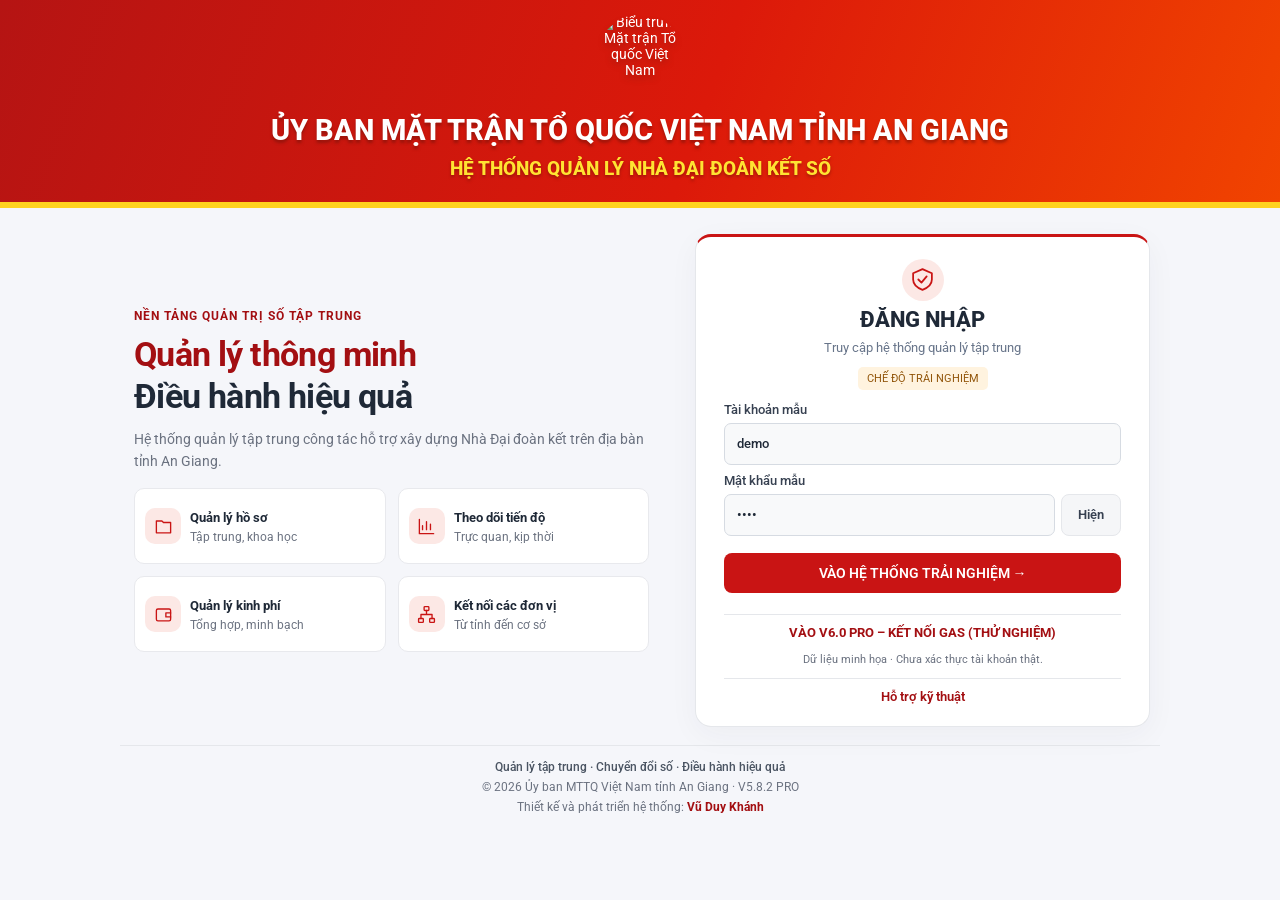
==== commit d308d453: "Add private GAS pilot entry while retaining original demo" ====
--- a/index.html
+++ b/index.html
@@ -1 +1 @@
-<!doctype html><html lang="vi"><head><meta charset="utf-8"><meta name="viewport" content="width=device-width,initial-scale=1"><title>Nhà Đại đoàn kết | An Giang</title><link rel="stylesheet" href="style.css?v=5.5.1"><link rel="stylesheet" href="pro.css?v=5.5.1"><link rel="icon" href="https://commons.wikimedia.org/wiki/Special:Redirect/file/Bi%E1%BB%83u%20tr%C6%B0ng%20M%E1%BA%B7t%20tr%E1%BA%ADn%20T%E1%BB%95%20qu%E1%BB%91c%20Vi%E1%BB%87t%20Nam.svg"><meta name="theme-color" content="#c91414"><style>.public-banner{padding:14px 12px 19px}.public-banner img{width:86px;height:86px;border-radius:50%}.public-banner h1{white-space:nowrap;font-size:clamp(16px,2.3vw,34px);letter-spacing:0;line-height:1.25;margin:12px 0 8px}.public-banner p{margin:0;line-height:1.4}@media(max-width:760px){.public-banner img{width:70px;height:70px}.public-banner h1{white-space:normal;font-size:clamp(17px,3.8vw,25px);max-width:95%;margin:12px auto 8px}.public-banner p{font-size:13px}}</style><link rel="stylesheet" href="v52.css?v=5.5.1"><link rel="stylesheet" href="v53.css?v=5.5.1"><link rel="stylesheet" href="v54.css?v=5.5.1"><link rel="stylesheet" href="v55.css?v=5.5.1"><link rel="stylesheet" href="v56.css?v=5.6"><style>#doc561{width:min(850px,96vw);padding:20px}#docBody561{font-family:"Times New Roman",serif;font-size:14pt;color:#222;background:white;padding:22px;overflow-wrap:anywhere}#docBody561 table{table-layout:fixed}#body56 form{padding:0;margin:14px 0}#body56 textarea{width:100%}@media print{body:has(#doc561[open])>*:not(#doc561){display:none!important}#doc561[open]{display:block!important;position:static;margin:0;padding:0;width:100%;max-width:none;max-height:none;overflow:visible;border:0;box-shadow:none}#doc561 button{display:none!important}#docBody561{padding:0}#doc561::backdrop{display:none}@page{size:A4;margin:20mm 15mm 20mm 30mm}}</style><link rel="stylesheet" href="v57.css?v=5.7"><style>#taskForm571{padding:0}#taskForm571 textarea{width:100%;margin-bottom:12px}#planYear571{max-width:180px}[data-plan571]{min-width:100px;width:120px}#reportPrint57 .panel{overflow-wrap:anywhere}@media(max-width:700px){#reportPrint57 .summary54{grid-template-columns:repeat(2,minmax(0,1fr))}}</style><style>#unitForm58,#acc58,#configForm58{padding:0;margin:0 0 20px}#restoreFile58{max-width:100%;margin:12px 0}#restoreInfo58{overflow-wrap:anywhere}</style><style>#roleBar581{margin:10px 0;padding:12px}#roleBar581 .toolbar{display:flex;flex-wrap:wrap;align-items:center;gap:10px}#roleBar581 label{min-width:160px}#roleBar581 small{color:#64748b}@media print{#roleBar581,[data-unit-detail581]{display:none!important}}@media(max-width:700px){#roleBar581 label{width:100%}}</style><style>#dialog582{width:min(720px,96vw)}#form582{padding:12px}#form582 label{display:block;margin:8px 0}#form582 input,#form582 select{width:100%}#fullIn582{max-width:100%;margin:12px 0}</style></head><body><div id="publicBanner" class="public-banner"><img src="https://commons.wikimedia.org/wiki/Special:Redirect/file/Bi%E1%BB%83u%20tr%C6%B0ng%20M%E1%BA%B7t%20tr%E1%BA%ADn%20T%E1%BB%95%20qu%E1%BB%91c%20Vi%E1%BB%87t%20Nam.svg" alt="Biểu trưng Mặt trận Tổ quốc Việt Nam"><h1>ỦY BAN MẶT TRẬN TỔ QUỐC VIỆT NAM TỈNH AN GIANG</h1><p>HỆ THỐNG QUẢN LÝ NHÀ ĐẠI ĐOÀN KẾT SỐ</p></div><section id="login"><div class="welcome"><div class="portal-kicker">NỀN TẢNG QUẢN TRỊ SỐ TẬP TRUNG</div><h2><span>Quản lý thông minh</span>Điều hành hiệu quả</h2><p>Hệ thống quản lý tập trung công tác hỗ trợ xây dựng Nhà Đại đoàn kết trên địa bàn tỉnh An Giang.</p><div class="portal-features"><div class="portal-feature"><span class="feature-icon"><svg viewBox="0 0 24 24" fill="none" stroke="currentColor" stroke-width="1.7" stroke-linecap="round" stroke-linejoin="round" aria-hidden="true"><path d="M3 5h7l2 2h9v13H3z"/></svg></span><div><strong>Quản lý hồ sơ</strong><small>Tập trung, khoa học</small></div></div><div class="portal-feature"><span class="feature-icon"><svg viewBox="0 0 24 24" fill="none" stroke="currentColor" stroke-width="1.7" stroke-linecap="round" stroke-linejoin="round" aria-hidden="true"><path d="M3 3v18h18M7 16v-5M12 16V6M17 16V9"/></svg></span><div><strong>Theo dõi tiến độ</strong><small>Trực quan, kịp thời</small></div></div><div class="portal-feature"><span class="feature-icon"><svg viewBox="0 0 24 24" fill="none" stroke="currentColor" stroke-width="1.7" stroke-linecap="round" stroke-linejoin="round" aria-hidden="true"><rect x="3" y="5" width="18" height="15" rx="2"/><path d="M21 10h-6v5h6"/></svg></span><div><strong>Quản lý kinh phí</strong><small>Tổng hợp, minh bạch</small></div></div><div class="portal-feature"><span class="feature-icon"><svg viewBox="0 0 24 24" fill="none" stroke="currentColor" stroke-width="1.7" stroke-linecap="round" stroke-linejoin="round" aria-hidden="true"><rect x="9" y="2" width="6" height="5" rx="1"/><rect x="2" y="17" width="6" height="5" rx="1"/><rect x="16" y="17" width="6" height="5" rx="1"/><path d="M12 7v5M5 17v-5h14v5"/></svg></span><div><strong>Kết nối các đơn vị</strong><small>Từ tỉnh đến cơ sở</small></div></div></div></div><div class="signin"><div class="signin-head"><span class="signin-icon"><svg viewBox="0 0 24 24" fill="none" stroke="currentColor" stroke-width="1.7" stroke-linecap="round" stroke-linejoin="round" aria-hidden="true"><path d="M12 2 3 6v6c0 5 4 8 9 10 5-2 9-5 9-10V6zM8 12l3 3 5-6"/></svg></span><h2>ĐĂNG NHẬP</h2><p>Truy cập hệ thống quản lý tập trung</p><span class="demo-label">CHẾ ĐỘ TRẢI NGHIỆM</span></div><label class="demo-field">Tài khoản mẫu<input value="demo" readonly></label><label class="demo-field">Mật khẩu mẫu<span class="password-row"><input id="demoPassword" type="password" value="demo" readonly><button type="button" class="secondary" onclick="let p=document.getElementById('demoPassword');p.type=p.type==='password'?'text':'password';this.textContent=p.type==='password'?'Hiện':'Ẩn'">Hiện</button></span></label><button onclick="enter()">VÀO HỆ THỐNG TRẢI NGHIỆM →</button><p class="demo-note">Dữ liệu minh họa · Chưa xác thực tài khoản thật.</p><a class="support-link" href="https://mattransoag.github.io/hotrokythuat/" target="_blank" rel="noopener noreferrer">Hỗ trợ kỹ thuật</a></div></section><div class="public-foot"><div class="motto">Quản lý tập trung · Chuyển đổi số · Điều hành hiệu quả</div><div>© 2026 Ủy ban MTTQ Việt Nam tỉnh An Giang · V5.8.2 PRO</div><span class="developer-credit">Thiết kế và phát triển hệ thống: <strong>Vũ Duy Khánh</strong></span></div><div id="app" hidden><aside><div class="brand"><img class="brand-logo" src="https://commons.wikimedia.org/wiki/Special:Redirect/file/Bi%E1%BB%83u%20tr%C6%B0ng%20M%E1%BA%B7t%20tr%E1%BA%ADn%20T%E1%BB%95%20qu%E1%BB%91c%20Vi%E1%BB%87t%20Nam.svg" alt=""><span class="brand-text">NHÀ ĐẠI ĐOÀN KẾT SỐ<small>MTTQ VIỆT NAM · AN GIANG</small></span></div><nav id="nav"></nav><button class="exit" onclick="location.reload()">Đăng xuất</button></aside><div id="mobileShade" class="mobile-shade" hidden></div><main><header><button id="menuToggle" class="secondary" aria-label="Thu gọn hoặc mở menu" aria-expanded="true">☰</button><span>HỆ THỐNG QUẢN LÝ NHÀ ĐẠI ĐOÀN KẾT SỐ</span><button class="notice" onclick="go('Trung tâm thông báo')">Thông báo</button><small>V5.8.2 PRO · Demo</small></header><article><div class="heading"><div><small>TRUNG TÂM ĐIỀU HÀNH</small><h1 id="title">Tổng quan</h1><p>Dữ liệu minh họa, chưa kết nối cơ sở dữ liệu.</p></div><button onclick="edit()">＋ Thêm hồ sơ</button></div><div id="content"></div></article><footer>Ủy ban MTTQ Việt Nam tỉnh An Giang · Phiên bản giao diện 5.8.1 PRO<span class="developer-credit">Thiết kế và phát triển hệ thống: <strong>Vũ Duy Khánh</strong></span></footer></main></div><dialog id="modal"><form id="form"><div class="heading"><h2>Thông tin hồ sơ</h2><button type="button" class="secondary" onclick="closeForm()">✕</button></div><p class="form-help">Chỉ nhập dữ liệu minh họa. Các trường có dấu * là bắt buộc.</p><div id="fields"></div><div class="form-actions"><button type="button" class="secondary" onclick="closeForm()">Hủy</button><button id="saveRecord">Lưu hồ sơ mẫu</button></div></form></dialog><div id="toasts" class="toast-stack" role="status" aria-live="polite"></div><div id="loading" hidden><div><div class="spinner"></div>Đang mở hệ thống...</div></div><script src="app.js?v=5.5.1"></script><script src="pro.js?v=5.5.1"></script><dialog id="detail52" aria-labelledby="detailTitle52"><div class="detail52-wrap"><div class="heading"><h2 id="detailTitle52">Chi tiết hồ sơ</h2><button type="button" class="secondary" onclick="document.getElementById('detail52').close()" aria-label="Đóng">✕</button></div><div id="detailBody52"></div><div class="form-actions"><button id="detailPrint52" class="secondary">In hồ sơ</button><button id="detailCopy52" class="secondary">Sao chép</button><button id="detailArchive52" class="secondary">Lưu trữ</button><button id="detailEdit52">Chỉnh sửa</button></div></div></dialog><script src="v52.js?v=5.5.1"></script><dialog id="flow53" aria-labelledby="flowTitle53"><div class="flow53-wrap"><div class="heading"><h2 id="flowTitle53">Quy trình hồ sơ</h2><button type="button" onclick="document.getElementById('flow53').close()" aria-label="Đóng">✕</button></div><div id="flowBody53"></div></div></dialog><script src="v53.js?v=5.5.1"></script><dialog id="fin54" aria-labelledby="finTitle54"><div class="flow53-wrap"><div class="heading"><h2 id="finTitle54">Giao dịch kinh phí</h2><button type="button" onclick="document.getElementById('fin54').close()" aria-label="Đóng">✕</button></div><div id="finBody54"></div></div></dialog><script src="v54.js?v=5.5.1"></script><dialog id="evDialog55" aria-labelledby="evTitle55"><div class="flow53-wrap"><div class="heading"><h2 id="evTitle55">Minh chứng</h2><button type="button" onclick="document.getElementById('evDialog55').close()" aria-label="Đóng">✕</button></div><div id="evBody55"></div></div></dialog><dialog id="preview55"><button type="button" class="secondary" onclick="document.getElementById('preview55').close()">Đóng ảnh</button><img id="previewImg55" alt="Minh chứng mẫu"></dialog><dialog id="excel55"><div class="flow53-wrap"><div class="heading"><h2>Nhập / xuất Excel</h2><button type="button" onclick="document.getElementById('excel55').close()" aria-label="Đóng">✕</button></div><div id="excelBody55"></div></div></dialog><script src="v55.js?v=5.5.1"></script><script src="v551.js?v=5.5.1.1"></script><dialog id="dialog56" aria-labelledby="title56"><div class="flow53-wrap"><div class="heading"><h2 id="title56">Nghiệm thu và quyết toán</h2><button type="button" onclick="document.getElementById('dialog56').close()" aria-label="Đóng">✕</button></div><div id="body56"></div></div></dialog><script src="v56.js?v=5.6.1"></script><dialog id="doc561"><div class="toolbar"><button onclick="window.print()">In / lưu PDF</button><button class="secondary" onclick="document.getElementById('doc561').close()">Đóng</button></div><div id="docBody561"></div></dialog><script src="v561.js?v=5.6.1"></script><script src="v57.js?v=5.7"></script><script src="v571.js?v=5.7.1"></script><script src="v58.js?v=5.8"></script><script src="v581.js?v=5.8.2"></script><dialog id="dialog582"><div class="heading"><h2>Hồ sơ cơ sở mẫu</h2><button onclick="document.getElementById('dialog582').close()">Đóng</button></div><div id="body582"></div></dialog><script src="v582.js?v=5.8.2"></script></body></html>+<!doctype html><html lang="vi"><head><meta charset="utf-8"><meta name="viewport" content="width=device-width,initial-scale=1"><title>Nhà Đại đoàn kết | An Giang</title><link rel="stylesheet" href="style.css?v=5.5.1"><link rel="stylesheet" href="pro.css?v=5.5.1"><link rel="icon" href="https://commons.wikimedia.org/wiki/Special:Redirect/file/Bi%E1%BB%83u%20tr%C6%B0ng%20M%E1%BA%B7t%20tr%E1%BA%ADn%20T%E1%BB%95%20qu%E1%BB%91c%20Vi%E1%BB%87t%20Nam.svg"><meta name="theme-color" content="#c91414"><style>.public-banner{padding:14px 12px 19px}.public-banner img{width:86px;height:86px;border-radius:50%}.public-banner h1{white-space:nowrap;font-size:clamp(16px,2.3vw,34px);letter-spacing:0;line-height:1.25;margin:12px 0 8px}.public-banner p{margin:0;line-height:1.4}@media(max-width:760px){.public-banner img{width:70px;height:70px}.public-banner h1{white-space:normal;font-size:clamp(17px,3.8vw,25px);max-width:95%;margin:12px auto 8px}.public-banner p{font-size:13px}}</style><link rel="stylesheet" href="v52.css?v=5.5.1"><link rel="stylesheet" href="v53.css?v=5.5.1"><link rel="stylesheet" href="v54.css?v=5.5.1"><link rel="stylesheet" href="v55.css?v=5.5.1"><link rel="stylesheet" href="v56.css?v=5.6"><style>#doc561{width:min(850px,96vw);padding:20px}#docBody561{font-family:"Times New Roman",serif;font-size:14pt;color:#222;background:white;padding:22px;overflow-wrap:anywhere}#docBody561 table{table-layout:fixed}#body56 form{padding:0;margin:14px 0}#body56 textarea{width:100%}@media print{body:has(#doc561[open])>*:not(#doc561){display:none!important}#doc561[open]{display:block!important;position:static;margin:0;padding:0;width:100%;max-width:none;max-height:none;overflow:visible;border:0;box-shadow:none}#doc561 button{display:none!important}#docBody561{padding:0}#doc561::backdrop{display:none}@page{size:A4;margin:20mm 15mm 20mm 30mm}}</style><link rel="stylesheet" href="v57.css?v=5.7"><style>#taskForm571{padding:0}#taskForm571 textarea{width:100%;margin-bottom:12px}#planYear571{max-width:180px}[data-plan571]{min-width:100px;width:120px}#reportPrint57 .panel{overflow-wrap:anywhere}@media(max-width:700px){#reportPrint57 .summary54{grid-template-columns:repeat(2,minmax(0,1fr))}}</style><style>#unitForm58,#acc58,#configForm58{padding:0;margin:0 0 20px}#restoreFile58{max-width:100%;margin:12px 0}#restoreInfo58{overflow-wrap:anywhere}</style><style>#roleBar581{margin:10px 0;padding:12px}#roleBar581 .toolbar{display:flex;flex-wrap:wrap;align-items:center;gap:10px}#roleBar581 label{min-width:160px}#roleBar581 small{color:#64748b}@media print{#roleBar581,[data-unit-detail581]{display:none!important}}@media(max-width:700px){#roleBar581 label{width:100%}}</style><style>#dialog582{width:min(720px,96vw)}#form582{padding:12px}#form582 label{display:block;margin:8px 0}#form582 input,#form582 select{width:100%}#fullIn582{max-width:100%;margin:12px 0}</style></head><body><div id="publicBanner" class="public-banner"><img src="https://commons.wikimedia.org/wiki/Special:Redirect/file/Bi%E1%BB%83u%20tr%C6%B0ng%20M%E1%BA%B7t%20tr%E1%BA%ADn%20T%E1%BB%95%20qu%E1%BB%91c%20Vi%E1%BB%87t%20Nam.svg" alt="Biểu trưng Mặt trận Tổ quốc Việt Nam"><h1>ỦY BAN MẶT TRẬN TỔ QUỐC VIỆT NAM TỈNH AN GIANG</h1><p>HỆ THỐNG QUẢN LÝ NHÀ ĐẠI ĐOÀN KẾT SỐ</p></div><section id="login"><div class="welcome"><div class="portal-kicker">NỀN TẢNG QUẢN TRỊ SỐ TẬP TRUNG</div><h2><span>Quản lý thông minh</span>Điều hành hiệu quả</h2><p>Hệ thống quản lý tập trung công tác hỗ trợ xây dựng Nhà Đại đoàn kết trên địa bàn tỉnh An Giang.</p><div class="portal-features"><div class="portal-feature"><span class="feature-icon"><svg viewBox="0 0 24 24" fill="none" stroke="currentColor" stroke-width="1.7" stroke-linecap="round" stroke-linejoin="round" aria-hidden="true"><path d="M3 5h7l2 2h9v13H3z"/></svg></span><div><strong>Quản lý hồ sơ</strong><small>Tập trung, khoa học</small></div></div><div class="portal-feature"><span class="feature-icon"><svg viewBox="0 0 24 24" fill="none" stroke="currentColor" stroke-width="1.7" stroke-linecap="round" stroke-linejoin="round" aria-hidden="true"><path d="M3 3v18h18M7 16v-5M12 16V6M17 16V9"/></svg></span><div><strong>Theo dõi tiến độ</strong><small>Trực quan, kịp thời</small></div></div><div class="portal-feature"><span class="feature-icon"><svg viewBox="0 0 24 24" fill="none" stroke="currentColor" stroke-width="1.7" stroke-linecap="round" stroke-linejoin="round" aria-hidden="true"><rect x="3" y="5" width="18" height="15" rx="2"/><path d="M21 10h-6v5h6"/></svg></span><div><strong>Quản lý kinh phí</strong><small>Tổng hợp, minh bạch</small></div></div><div class="portal-feature"><span class="feature-icon"><svg viewBox="0 0 24 24" fill="none" stroke="currentColor" stroke-width="1.7" stroke-linecap="round" stroke-linejoin="round" aria-hidden="true"><rect x="9" y="2" width="6" height="5" rx="1"/><rect x="2" y="17" width="6" height="5" rx="1"/><rect x="16" y="17" width="6" height="5" rx="1"/><path d="M12 7v5M5 17v-5h14v5"/></svg></span><div><strong>Kết nối các đơn vị</strong><small>Từ tỉnh đến cơ sở</small></div></div></div></div><div class="signin"><div class="signin-head"><span class="signin-icon"><svg viewBox="0 0 24 24" fill="none" stroke="currentColor" stroke-width="1.7" stroke-linecap="round" stroke-linejoin="round" aria-hidden="true"><path d="M12 2 3 6v6c0 5 4 8 9 10 5-2 9-5 9-10V6zM8 12l3 3 5-6"/></svg></span><h2>ĐĂNG NHẬP</h2><p>Truy cập hệ thống quản lý tập trung</p><span class="demo-label">CHẾ ĐỘ TRẢI NGHIỆM</span></div><label class="demo-field">Tài khoản mẫu<input value="demo" readonly></label><label class="demo-field">Mật khẩu mẫu<span class="password-row"><input id="demoPassword" type="password" value="demo" readonly><button type="button" class="secondary" onclick="let p=document.getElementById('demoPassword');p.type=p.type==='password'?'text':'password';this.textContent=p.type==='password'?'Hiện':'Ẩn'">Hiện</button></span></label><button onclick="enter()">VÀO HỆ THỐNG TRẢI NGHIỆM →</button><a class="support-link" style="display:block;margin:12px 0;text-align:center;font-weight:700" href="https://script.google.com/macros/s/AKfycbwDMm4HlivHeRde6LU4GgXGHux_PvAK4q6k75qOFNUEigtiuwCLJDk-Uh9x42VCWsn5/exec?view=pro" target="_blank" rel="noopener noreferrer">VÀO V6.0 PRO – KẾT NỐI GAS (THỬ NGHIỆM)</a><p class="demo-note">Dữ liệu minh họa · Chưa xác thực tài khoản thật.</p><a class="support-link" href="https://mattransoag.github.io/hotrokythuat/" target="_blank" rel="noopener noreferrer">Hỗ trợ kỹ thuật</a></div></section><div class="public-foot"><div class="motto">Quản lý tập trung · Chuyển đổi số · Điều hành hiệu quả</div><div>© 2026 Ủy ban MTTQ Việt Nam tỉnh An Giang · V5.8.2 PRO</div><span class="developer-credit">Thiết kế và phát triển hệ thống: <strong>Vũ Duy Khánh</strong></span></div><div id="app" hidden><aside><div class="brand"><img class="brand-logo" src="https://commons.wikimedia.org/wiki/Special:Redirect/file/Bi%E1%BB%83u%20tr%C6%B0ng%20M%E1%BA%B7t%20tr%E1%BA%ADn%20T%E1%BB%95%20qu%E1%BB%91c%20Vi%E1%BB%87t%20Nam.svg" alt=""><span class="brand-text">NHÀ ĐẠI ĐOÀN KẾT SỐ<small>MTTQ VIỆT NAM · AN GIANG</small></span></div><nav id="nav"></nav><button class="exit" onclick="location.reload()">Đăng xuất</button></aside><div id="mobileShade" class="mobile-shade" hidden></div><main><header><button id="menuToggle" class="secondary" aria-label="Thu gọn hoặc mở menu" aria-expanded="true">☰</button><span>HỆ THỐNG QUẢN LÝ NHÀ ĐẠI ĐOÀN KẾT SỐ</span><button class="notice" onclick="go('Trung tâm thông báo')">Thông báo</button><small>V5.8.2 PRO · Demo</small></header><article><div class="heading"><div><small>TRUNG TÂM ĐIỀU HÀNH</small><h1 id="title">Tổng quan</h1><p>Dữ liệu minh họa, chưa kết nối cơ sở dữ liệu.</p></div><button onclick="edit()">＋ Thêm hồ sơ</button></div><div id="content"></div></article><footer>Ủy ban MTTQ Việt Nam tỉnh An Giang · Phiên bản giao diện 5.8.1 PRO<span class="developer-credit">Thiết kế và phát triển hệ thống: <strong>Vũ Duy Khánh</strong></span></footer></main></div><dialog id="modal"><form id="form"><div class="heading"><h2>Thông tin hồ sơ</h2><button type="button" class="secondary" onclick="closeForm()">✕</button></div><p class="form-help">Chỉ nhập dữ liệu minh họa. Các trường có dấu * là bắt buộc.</p><div id="fields"></div><div class="form-actions"><button type="button" class="secondary" onclick="closeForm()">Hủy</button><button id="saveRecord">Lưu hồ sơ mẫu</button></div></form></dialog><div id="toasts" class="toast-stack" role="status" aria-live="polite"></div><div id="loading" hidden><div><div class="spinner"></div>Đang mở hệ thống...</div></div><script src="app.js?v=5.5.1"></script><script src="pro.js?v=5.5.1"></script><dialog id="detail52" aria-labelledby="detailTitle52"><div class="detail52-wrap"><div class="heading"><h2 id="detailTitle52">Chi tiết hồ sơ</h2><button type="button" class="secondary" onclick="document.getElementById('detail52').close()" aria-label="Đóng">✕</button></div><div id="detailBody52"></div><div class="form-actions"><button id="detailPrint52" class="secondary">In hồ sơ</button><button id="detailCopy52" class="secondary">Sao chép</button><button id="detailArchive52" class="secondary">Lưu trữ</button><button id="detailEdit52">Chỉnh sửa</button></div></div></dialog><script src="v52.js?v=5.5.1"></script><dialog id="flow53" aria-labelledby="flowTitle53"><div class="flow53-wrap"><div class="heading"><h2 id="flowTitle53">Quy trình hồ sơ</h2><button type="button" onclick="document.getElementById('flow53').close()" aria-label="Đóng">✕</button></div><div id="flowBody53"></div></div></dialog><script src="v53.js?v=5.5.1"></script><dialog id="fin54" aria-labelledby="finTitle54"><div class="flow53-wrap"><div class="heading"><h2 id="finTitle54">Giao dịch kinh phí</h2><button type="button" onclick="document.getElementById('fin54').close()" aria-label="Đóng">✕</button></div><div id="finBody54"></div></div></dialog><script src="v54.js?v=5.5.1"></script><dialog id="evDialog55" aria-labelledby="evTitle55"><div class="flow53-wrap"><div class="heading"><h2 id="evTitle55">Minh chứng</h2><button type="button" onclick="document.getElementById('evDialog55').close()" aria-label="Đóng">✕</button></div><div id="evBody55"></div></div></dialog><dialog id="preview55"><button type="button" class="secondary" onclick="document.getElementById('preview55').close()">Đóng ảnh</button><img id="previewImg55" alt="Minh chứng mẫu"></dialog><dialog id="excel55"><div class="flow53-wrap"><div class="heading"><h2>Nhập / xuất Excel</h2><button type="button" onclick="document.getElementById('excel55').close()" aria-label="Đóng">✕</button></div><div id="excelBody55"></div></div></dialog><script src="v55.js?v=5.5.1"></script><script src="v551.js?v=5.5.1.1"></script><dialog id="dialog56" aria-labelledby="title56"><div class="flow53-wrap"><div class="heading"><h2 id="title56">Nghiệm thu và quyết toán</h2><button type="button" onclick="document.getElementById('dialog56').close()" aria-label="Đóng">✕</button></div><div id="body56"></div></div></dialog><script src="v56.js?v=5.6.1"></script><dialog id="doc561"><div class="toolbar"><button onclick="window.print()">In / lưu PDF</button><button class="secondary" onclick="document.getElementById('doc561').close()">Đóng</button></div><div id="docBody561"></div></dialog><script src="v561.js?v=5.6.1"></script><script src="v57.js?v=5.7"></script><script src="v571.js?v=5.7.1"></script><script src="v58.js?v=5.8"></script><script src="v581.js?v=5.8.2"></script><dialog id="dialog582"><div class="heading"><h2>Hồ sơ cơ sở mẫu</h2><button onclick="document.getElementById('dialog582').close()">Đóng</button></div><div id="body582"></div></dialog><script src="v582.js?v=5.8.2"></script></body></html>
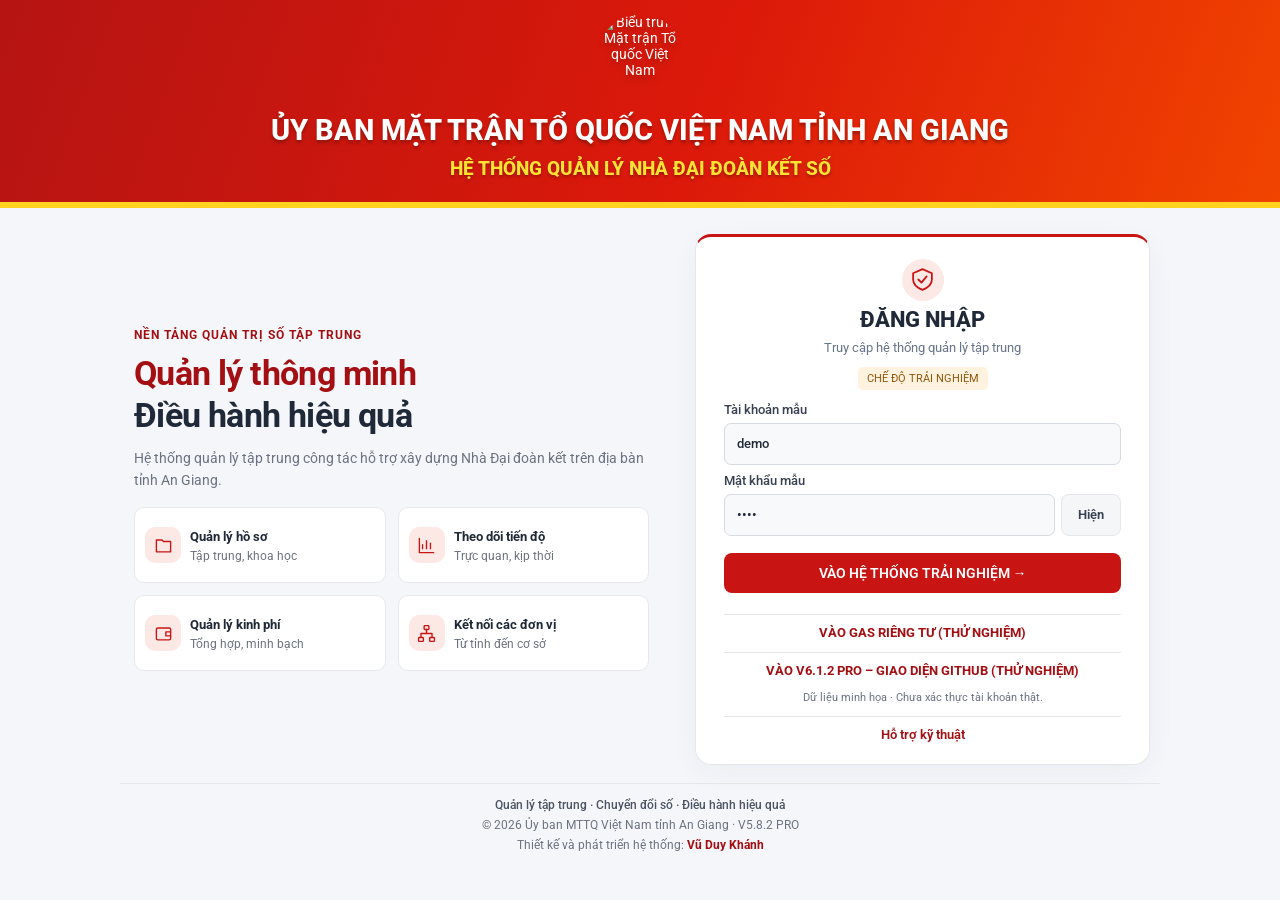
==== commit 6b251119: "Add GitHub workspace entry while preserving demo and private GAS access" ====
--- a/index.html
+++ b/index.html
@@ -1 +1 @@
-<!doctype html><html lang="vi"><head><meta charset="utf-8"><meta name="viewport" content="width=device-width,initial-scale=1"><title>Nhà Đại đoàn kết | An Giang</title><link rel="stylesheet" href="style.css?v=5.5.1"><link rel="stylesheet" href="pro.css?v=5.5.1"><link rel="icon" href="https://commons.wikimedia.org/wiki/Special:Redirect/file/Bi%E1%BB%83u%20tr%C6%B0ng%20M%E1%BA%B7t%20tr%E1%BA%ADn%20T%E1%BB%95%20qu%E1%BB%91c%20Vi%E1%BB%87t%20Nam.svg"><meta name="theme-color" content="#c91414"><style>.public-banner{padding:14px 12px 19px}.public-banner img{width:86px;height:86px;border-radius:50%}.public-banner h1{white-space:nowrap;font-size:clamp(16px,2.3vw,34px);letter-spacing:0;line-height:1.25;margin:12px 0 8px}.public-banner p{margin:0;line-height:1.4}@media(max-width:760px){.public-banner img{width:70px;height:70px}.public-banner h1{white-space:normal;font-size:clamp(17px,3.8vw,25px);max-width:95%;margin:12px auto 8px}.public-banner p{font-size:13px}}</style><link rel="stylesheet" href="v52.css?v=5.5.1"><link rel="stylesheet" href="v53.css?v=5.5.1"><link rel="stylesheet" href="v54.css?v=5.5.1"><link rel="stylesheet" href="v55.css?v=5.5.1"><link rel="stylesheet" href="v56.css?v=5.6"><style>#doc561{width:min(850px,96vw);padding:20px}#docBody561{font-family:"Times New Roman",serif;font-size:14pt;color:#222;background:white;padding:22px;overflow-wrap:anywhere}#docBody561 table{table-layout:fixed}#body56 form{padding:0;margin:14px 0}#body56 textarea{width:100%}@media print{body:has(#doc561[open])>*:not(#doc561){display:none!important}#doc561[open]{display:block!important;position:static;margin:0;padding:0;width:100%;max-width:none;max-height:none;overflow:visible;border:0;box-shadow:none}#doc561 button{display:none!important}#docBody561{padding:0}#doc561::backdrop{display:none}@page{size:A4;margin:20mm 15mm 20mm 30mm}}</style><link rel="stylesheet" href="v57.css?v=5.7"><style>#taskForm571{padding:0}#taskForm571 textarea{width:100%;margin-bottom:12px}#planYear571{max-width:180px}[data-plan571]{min-width:100px;width:120px}#reportPrint57 .panel{overflow-wrap:anywhere}@media(max-width:700px){#reportPrint57 .summary54{grid-template-columns:repeat(2,minmax(0,1fr))}}</style><style>#unitForm58,#acc58,#configForm58{padding:0;margin:0 0 20px}#restoreFile58{max-width:100%;margin:12px 0}#restoreInfo58{overflow-wrap:anywhere}</style><style>#roleBar581{margin:10px 0;padding:12px}#roleBar581 .toolbar{display:flex;flex-wrap:wrap;align-items:center;gap:10px}#roleBar581 label{min-width:160px}#roleBar581 small{color:#64748b}@media print{#roleBar581,[data-unit-detail581]{display:none!important}}@media(max-width:700px){#roleBar581 label{width:100%}}</style><style>#dialog582{width:min(720px,96vw)}#form582{padding:12px}#form582 label{display:block;margin:8px 0}#form582 input,#form582 select{width:100%}#fullIn582{max-width:100%;margin:12px 0}</style></head><body><div id="publicBanner" class="public-banner"><img src="https://commons.wikimedia.org/wiki/Special:Redirect/file/Bi%E1%BB%83u%20tr%C6%B0ng%20M%E1%BA%B7t%20tr%E1%BA%ADn%20T%E1%BB%95%20qu%E1%BB%91c%20Vi%E1%BB%87t%20Nam.svg" alt="Biểu trưng Mặt trận Tổ quốc Việt Nam"><h1>ỦY BAN MẶT TRẬN TỔ QUỐC VIỆT NAM TỈNH AN GIANG</h1><p>HỆ THỐNG QUẢN LÝ NHÀ ĐẠI ĐOÀN KẾT SỐ</p></div><section id="login"><div class="welcome"><div class="portal-kicker">NỀN TẢNG QUẢN TRỊ SỐ TẬP TRUNG</div><h2><span>Quản lý thông minh</span>Điều hành hiệu quả</h2><p>Hệ thống quản lý tập trung công tác hỗ trợ xây dựng Nhà Đại đoàn kết trên địa bàn tỉnh An Giang.</p><div class="portal-features"><div class="portal-feature"><span class="feature-icon"><svg viewBox="0 0 24 24" fill="none" stroke="currentColor" stroke-width="1.7" stroke-linecap="round" stroke-linejoin="round" aria-hidden="true"><path d="M3 5h7l2 2h9v13H3z"/></svg></span><div><strong>Quản lý hồ sơ</strong><small>Tập trung, khoa học</small></div></div><div class="portal-feature"><span class="feature-icon"><svg viewBox="0 0 24 24" fill="none" stroke="currentColor" stroke-width="1.7" stroke-linecap="round" stroke-linejoin="round" aria-hidden="true"><path d="M3 3v18h18M7 16v-5M12 16V6M17 16V9"/></svg></span><div><strong>Theo dõi tiến độ</strong><small>Trực quan, kịp thời</small></div></div><div class="portal-feature"><span class="feature-icon"><svg viewBox="0 0 24 24" fill="none" stroke="currentColor" stroke-width="1.7" stroke-linecap="round" stroke-linejoin="round" aria-hidden="true"><rect x="3" y="5" width="18" height="15" rx="2"/><path d="M21 10h-6v5h6"/></svg></span><div><strong>Quản lý kinh phí</strong><small>Tổng hợp, minh bạch</small></div></div><div class="portal-feature"><span class="feature-icon"><svg viewBox="0 0 24 24" fill="none" stroke="currentColor" stroke-width="1.7" stroke-linecap="round" stroke-linejoin="round" aria-hidden="true"><rect x="9" y="2" width="6" height="5" rx="1"/><rect x="2" y="17" width="6" height="5" rx="1"/><rect x="16" y="17" width="6" height="5" rx="1"/><path d="M12 7v5M5 17v-5h14v5"/></svg></span><div><strong>Kết nối các đơn vị</strong><small>Từ tỉnh đến cơ sở</small></div></div></div></div><div class="signin"><div class="signin-head"><span class="signin-icon"><svg viewBox="0 0 24 24" fill="none" stroke="currentColor" stroke-width="1.7" stroke-linecap="round" stroke-linejoin="round" aria-hidden="true"><path d="M12 2 3 6v6c0 5 4 8 9 10 5-2 9-5 9-10V6zM8 12l3 3 5-6"/></svg></span><h2>ĐĂNG NHẬP</h2><p>Truy cập hệ thống quản lý tập trung</p><span class="demo-label">CHẾ ĐỘ TRẢI NGHIỆM</span></div><label class="demo-field">Tài khoản mẫu<input value="demo" readonly></label><label class="demo-field">Mật khẩu mẫu<span class="password-row"><input id="demoPassword" type="password" value="demo" readonly><button type="button" class="secondary" onclick="let p=document.getElementById('demoPassword');p.type=p.type==='password'?'text':'password';this.textContent=p.type==='password'?'Hiện':'Ẩn'">Hiện</button></span></label><button onclick="enter()">VÀO HỆ THỐNG TRẢI NGHIỆM →</button><a class="support-link" style="display:block;margin:12px 0;text-align:center;font-weight:700" href="https://script.google.com/macros/s/AKfycbwDMm4HlivHeRde6LU4GgXGHux_PvAK4q6k75qOFNUEigtiuwCLJDk-Uh9x42VCWsn5/exec?view=pro" target="_blank" rel="noopener noreferrer">VÀO V6.0 PRO – KẾT NỐI GAS (THỬ NGHIỆM)</a><p class="demo-note">Dữ liệu minh họa · Chưa xác thực tài khoản thật.</p><a class="support-link" href="https://mattransoag.github.io/hotrokythuat/" target="_blank" rel="noopener noreferrer">Hỗ trợ kỹ thuật</a></div></section><div class="public-foot"><div class="motto">Quản lý tập trung · Chuyển đổi số · Điều hành hiệu quả</div><div>© 2026 Ủy ban MTTQ Việt Nam tỉnh An Giang · V5.8.2 PRO</div><span class="developer-credit">Thiết kế và phát triển hệ thống: <strong>Vũ Duy Khánh</strong></span></div><div id="app" hidden><aside><div class="brand"><img class="brand-logo" src="https://commons.wikimedia.org/wiki/Special:Redirect/file/Bi%E1%BB%83u%20tr%C6%B0ng%20M%E1%BA%B7t%20tr%E1%BA%ADn%20T%E1%BB%95%20qu%E1%BB%91c%20Vi%E1%BB%87t%20Nam.svg" alt=""><span class="brand-text">NHÀ ĐẠI ĐOÀN KẾT SỐ<small>MTTQ VIỆT NAM · AN GIANG</small></span></div><nav id="nav"></nav><button class="exit" onclick="location.reload()">Đăng xuất</button></aside><div id="mobileShade" class="mobile-shade" hidden></div><main><header><button id="menuToggle" class="secondary" aria-label="Thu gọn hoặc mở menu" aria-expanded="true">☰</button><span>HỆ THỐNG QUẢN LÝ NHÀ ĐẠI ĐOÀN KẾT SỐ</span><button class="notice" onclick="go('Trung tâm thông báo')">Thông báo</button><small>V5.8.2 PRO · Demo</small></header><article><div class="heading"><div><small>TRUNG TÂM ĐIỀU HÀNH</small><h1 id="title">Tổng quan</h1><p>Dữ liệu minh họa, chưa kết nối cơ sở dữ liệu.</p></div><button onclick="edit()">＋ Thêm hồ sơ</button></div><div id="content"></div></article><footer>Ủy ban MTTQ Việt Nam tỉnh An Giang · Phiên bản giao diện 5.8.1 PRO<span class="developer-credit">Thiết kế và phát triển hệ thống: <strong>Vũ Duy Khánh</strong></span></footer></main></div><dialog id="modal"><form id="form"><div class="heading"><h2>Thông tin hồ sơ</h2><button type="button" class="secondary" onclick="closeForm()">✕</button></div><p class="form-help">Chỉ nhập dữ liệu minh họa. Các trường có dấu * là bắt buộc.</p><div id="fields"></div><div class="form-actions"><button type="button" class="secondary" onclick="closeForm()">Hủy</button><button id="saveRecord">Lưu hồ sơ mẫu</button></div></form></dialog><div id="toasts" class="toast-stack" role="status" aria-live="polite"></div><div id="loading" hidden><div><div class="spinner"></div>Đang mở hệ thống...</div></div><script src="app.js?v=5.5.1"></script><script src="pro.js?v=5.5.1"></script><dialog id="detail52" aria-labelledby="detailTitle52"><div class="detail52-wrap"><div class="heading"><h2 id="detailTitle52">Chi tiết hồ sơ</h2><button type="button" class="secondary" onclick="document.getElementById('detail52').close()" aria-label="Đóng">✕</button></div><div id="detailBody52"></div><div class="form-actions"><button id="detailPrint52" class="secondary">In hồ sơ</button><button id="detailCopy52" class="secondary">Sao chép</button><button id="detailArchive52" class="secondary">Lưu trữ</button><button id="detailEdit52">Chỉnh sửa</button></div></div></dialog><script src="v52.js?v=5.5.1"></script><dialog id="flow53" aria-labelledby="flowTitle53"><div class="flow53-wrap"><div class="heading"><h2 id="flowTitle53">Quy trình hồ sơ</h2><button type="button" onclick="document.getElementById('flow53').close()" aria-label="Đóng">✕</button></div><div id="flowBody53"></div></div></dialog><script src="v53.js?v=5.5.1"></script><dialog id="fin54" aria-labelledby="finTitle54"><div class="flow53-wrap"><div class="heading"><h2 id="finTitle54">Giao dịch kinh phí</h2><button type="button" onclick="document.getElementById('fin54').close()" aria-label="Đóng">✕</button></div><div id="finBody54"></div></div></dialog><script src="v54.js?v=5.5.1"></script><dialog id="evDialog55" aria-labelledby="evTitle55"><div class="flow53-wrap"><div class="heading"><h2 id="evTitle55">Minh chứng</h2><button type="button" onclick="document.getElementById('evDialog55').close()" aria-label="Đóng">✕</button></div><div id="evBody55"></div></div></dialog><dialog id="preview55"><button type="button" class="secondary" onclick="document.getElementById('preview55').close()">Đóng ảnh</button><img id="previewImg55" alt="Minh chứng mẫu"></dialog><dialog id="excel55"><div class="flow53-wrap"><div class="heading"><h2>Nhập / xuất Excel</h2><button type="button" onclick="document.getElementById('excel55').close()" aria-label="Đóng">✕</button></div><div id="excelBody55"></div></div></dialog><script src="v55.js?v=5.5.1"></script><script src="v551.js?v=5.5.1.1"></script><dialog id="dialog56" aria-labelledby="title56"><div class="flow53-wrap"><div class="heading"><h2 id="title56">Nghiệm thu và quyết toán</h2><button type="button" onclick="document.getElementById('dialog56').close()" aria-label="Đóng">✕</button></div><div id="body56"></div></div></dialog><script src="v56.js?v=5.6.1"></script><dialog id="doc561"><div class="toolbar"><button onclick="window.print()">In / lưu PDF</button><button class="secondary" onclick="document.getElementById('doc561').close()">Đóng</button></div><div id="docBody561"></div></dialog><script src="v561.js?v=5.6.1"></script><script src="v57.js?v=5.7"></script><script src="v571.js?v=5.7.1"></script><script src="v58.js?v=5.8"></script><script src="v581.js?v=5.8.2"></script><dialog id="dialog582"><div class="heading"><h2>Hồ sơ cơ sở mẫu</h2><button onclick="document.getElementById('dialog582').close()">Đóng</button></div><div id="body582"></div></dialog><script src="v582.js?v=5.8.2"></script></body></html>+<!doctype html><html lang="vi"><head><meta charset="utf-8"><meta name="viewport" content="width=device-width,initial-scale=1"><title>Nhà Đại đoàn kết | An Giang</title><link rel="stylesheet" href="style.css?v=5.5.1"><link rel="stylesheet" href="pro.css?v=5.5.1"><link rel="icon" href="https://commons.wikimedia.org/wiki/Special:Redirect/file/Bi%E1%BB%83u%20tr%C6%B0ng%20M%E1%BA%B7t%20tr%E1%BA%ADn%20T%E1%BB%95%20qu%E1%BB%91c%20Vi%E1%BB%87t%20Nam.svg"><meta name="theme-color" content="#c91414"><style>.public-banner{padding:14px 12px 19px}.public-banner img{width:86px;height:86px;border-radius:50%}.public-banner h1{white-space:nowrap;font-size:clamp(16px,2.3vw,34px);letter-spacing:0;line-height:1.25;margin:12px 0 8px}.public-banner p{margin:0;line-height:1.4}@media(max-width:760px){.public-banner img{width:70px;height:70px}.public-banner h1{white-space:normal;font-size:clamp(17px,3.8vw,25px);max-width:95%;margin:12px auto 8px}.public-banner p{font-size:13px}}</style><link rel="stylesheet" href="v52.css?v=5.5.1"><link rel="stylesheet" href="v53.css?v=5.5.1"><link rel="stylesheet" href="v54.css?v=5.5.1"><link rel="stylesheet" href="v55.css?v=5.5.1"><link rel="stylesheet" href="v56.css?v=5.6"><style>#doc561{width:min(850px,96vw);padding:20px}#docBody561{font-family:"Times New Roman",serif;font-size:14pt;color:#222;background:white;padding:22px;overflow-wrap:anywhere}#docBody561 table{table-layout:fixed}#body56 form{padding:0;margin:14px 0}#body56 textarea{width:100%}@media print{body:has(#doc561[open])>*:not(#doc561){display:none!important}#doc561[open]{display:block!important;position:static;margin:0;padding:0;width:100%;max-width:none;max-height:none;overflow:visible;border:0;box-shadow:none}#doc561 button{display:none!important}#docBody561{padding:0}#doc561::backdrop{display:none}@page{size:A4;margin:20mm 15mm 20mm 30mm}}</style><link rel="stylesheet" href="v57.css?v=5.7"><style>#taskForm571{padding:0}#taskForm571 textarea{width:100%;margin-bottom:12px}#planYear571{max-width:180px}[data-plan571]{min-width:100px;width:120px}#reportPrint57 .panel{overflow-wrap:anywhere}@media(max-width:700px){#reportPrint57 .summary54{grid-template-columns:repeat(2,minmax(0,1fr))}}</style><style>#unitForm58,#acc58,#configForm58{padding:0;margin:0 0 20px}#restoreFile58{max-width:100%;margin:12px 0}#restoreInfo58{overflow-wrap:anywhere}</style><style>#roleBar581{margin:10px 0;padding:12px}#roleBar581 .toolbar{display:flex;flex-wrap:wrap;align-items:center;gap:10px}#roleBar581 label{min-width:160px}#roleBar581 small{color:#64748b}@media print{#roleBar581,[data-unit-detail581]{display:none!important}}@media(max-width:700px){#roleBar581 label{width:100%}}</style><style>#dialog582{width:min(720px,96vw)}#form582{padding:12px}#form582 label{display:block;margin:8px 0}#form582 input,#form582 select{width:100%}#fullIn582{max-width:100%;margin:12px 0}</style></head><body><div id="publicBanner" class="public-banner"><img src="https://commons.wikimedia.org/wiki/Special:Redirect/file/Bi%E1%BB%83u%20tr%C6%B0ng%20M%E1%BA%B7t%20tr%E1%BA%ADn%20T%E1%BB%95%20qu%E1%BB%91c%20Vi%E1%BB%87t%20Nam.svg" alt="Biểu trưng Mặt trận Tổ quốc Việt Nam"><h1>ỦY BAN MẶT TRẬN TỔ QUỐC VIỆT NAM TỈNH AN GIANG</h1><p>HỆ THỐNG QUẢN LÝ NHÀ ĐẠI ĐOÀN KẾT SỐ</p></div><section id="login"><div class="welcome"><div class="portal-kicker">NỀN TẢNG QUẢN TRỊ SỐ TẬP TRUNG</div><h2><span>Quản lý thông minh</span>Điều hành hiệu quả</h2><p>Hệ thống quản lý tập trung công tác hỗ trợ xây dựng Nhà Đại đoàn kết trên địa bàn tỉnh An Giang.</p><div class="portal-features"><div class="portal-feature"><span class="feature-icon"><svg viewBox="0 0 24 24" fill="none" stroke="currentColor" stroke-width="1.7" stroke-linecap="round" stroke-linejoin="round" aria-hidden="true"><path d="M3 5h7l2 2h9v13H3z"/></svg></span><div><strong>Quản lý hồ sơ</strong><small>Tập trung, khoa học</small></div></div><div class="portal-feature"><span class="feature-icon"><svg viewBox="0 0 24 24" fill="none" stroke="currentColor" stroke-width="1.7" stroke-linecap="round" stroke-linejoin="round" aria-hidden="true"><path d="M3 3v18h18M7 16v-5M12 16V6M17 16V9"/></svg></span><div><strong>Theo dõi tiến độ</strong><small>Trực quan, kịp thời</small></div></div><div class="portal-feature"><span class="feature-icon"><svg viewBox="0 0 24 24" fill="none" stroke="currentColor" stroke-width="1.7" stroke-linecap="round" stroke-linejoin="round" aria-hidden="true"><rect x="3" y="5" width="18" height="15" rx="2"/><path d="M21 10h-6v5h6"/></svg></span><div><strong>Quản lý kinh phí</strong><small>Tổng hợp, minh bạch</small></div></div><div class="portal-feature"><span class="feature-icon"><svg viewBox="0 0 24 24" fill="none" stroke="currentColor" stroke-width="1.7" stroke-linecap="round" stroke-linejoin="round" aria-hidden="true"><rect x="9" y="2" width="6" height="5" rx="1"/><rect x="2" y="17" width="6" height="5" rx="1"/><rect x="16" y="17" width="6" height="5" rx="1"/><path d="M12 7v5M5 17v-5h14v5"/></svg></span><div><strong>Kết nối các đơn vị</strong><small>Từ tỉnh đến cơ sở</small></div></div></div></div><div class="signin"><div class="signin-head"><span class="signin-icon"><svg viewBox="0 0 24 24" fill="none" stroke="currentColor" stroke-width="1.7" stroke-linecap="round" stroke-linejoin="round" aria-hidden="true"><path d="M12 2 3 6v6c0 5 4 8 9 10 5-2 9-5 9-10V6zM8 12l3 3 5-6"/></svg></span><h2>ĐĂNG NHẬP</h2><p>Truy cập hệ thống quản lý tập trung</p><span class="demo-label">CHẾ ĐỘ TRẢI NGHIỆM</span></div><label class="demo-field">Tài khoản mẫu<input value="demo" readonly></label><label class="demo-field">Mật khẩu mẫu<span class="password-row"><input id="demoPassword" type="password" value="demo" readonly><button type="button" class="secondary" onclick="let p=document.getElementById('demoPassword');p.type=p.type==='password'?'text':'password';this.textContent=p.type==='password'?'Hiện':'Ẩn'">Hiện</button></span></label><button onclick="enter()">VÀO HỆ THỐNG TRẢI NGHIỆM →</button><a class="support-link" style="display:block;margin:12px 0;text-align:center;font-weight:700" href="https://script.google.com/macros/s/AKfycbwDMm4HlivHeRde6LU4GgXGHux_PvAK4q6k75qOFNUEigtiuwCLJDk-Uh9x42VCWsn5/exec?view=pro" target="_blank" rel="noopener noreferrer">VÀO GAS RIÊNG TƯ (THỬ NGHIỆM)</a><a class="support-link" style="display:block;margin:12px 0;text-align:center;font-weight:700" href="workspace.html">VÀO V6.1.2 PRO – GIAO DIỆN GITHUB (THỬ NGHIỆM)</a><p class="demo-note">Dữ liệu minh họa · Chưa xác thực tài khoản thật.</p><a class="support-link" href="https://mattransoag.github.io/hotrokythuat/" target="_blank" rel="noopener noreferrer">Hỗ trợ kỹ thuật</a></div></section><div class="public-foot"><div class="motto">Quản lý tập trung · Chuyển đổi số · Điều hành hiệu quả</div><div>© 2026 Ủy ban MTTQ Việt Nam tỉnh An Giang · V5.8.2 PRO</div><span class="developer-credit">Thiết kế và phát triển hệ thống: <strong>Vũ Duy Khánh</strong></span></div><div id="app" hidden><aside><div class="brand"><img class="brand-logo" src="https://commons.wikimedia.org/wiki/Special:Redirect/file/Bi%E1%BB%83u%20tr%C6%B0ng%20M%E1%BA%B7t%20tr%E1%BA%ADn%20T%E1%BB%95%20qu%E1%BB%91c%20Vi%E1%BB%87t%20Nam.svg" alt=""><span class="brand-text">NHÀ ĐẠI ĐOÀN KẾT SỐ<small>MTTQ VIỆT NAM · AN GIANG</small></span></div><nav id="nav"></nav><button class="exit" onclick="location.reload()">Đăng xuất</button></aside><div id="mobileShade" class="mobile-shade" hidden></div><main><header><button id="menuToggle" class="secondary" aria-label="Thu gọn hoặc mở menu" aria-expanded="true">☰</button><span>HỆ THỐNG QUẢN LÝ NHÀ ĐẠI ĐOÀN KẾT SỐ</span><button class="notice" onclick="go('Trung tâm thông báo')">Thông báo</button><small>V5.8.2 PRO · Demo</small></header><article><div class="heading"><div><small>TRUNG TÂM ĐIỀU HÀNH</small><h1 id="title">Tổng quan</h1><p>Dữ liệu minh họa, chưa kết nối cơ sở dữ liệu.</p></div><button onclick="edit()">＋ Thêm hồ sơ</button></div><div id="content"></div></article><footer>Ủy ban MTTQ Việt Nam tỉnh An Giang · Phiên bản giao diện 5.8.1 PRO<span class="developer-credit">Thiết kế và phát triển hệ thống: <strong>Vũ Duy Khánh</strong></span></footer></main></div><dialog id="modal"><form id="form"><div class="heading"><h2>Thông tin hồ sơ</h2><button type="button" class="secondary" onclick="closeForm()">✕</button></div><p class="form-help">Chỉ nhập dữ liệu minh họa. Các trường có dấu * là bắt buộc.</p><div id="fields"></div><div class="form-actions"><button type="button" class="secondary" onclick="closeForm()">Hủy</button><button id="saveRecord">Lưu hồ sơ mẫu</button></div></form></dialog><div id="toasts" class="toast-stack" role="status" aria-live="polite"></div><div id="loading" hidden><div><div class="spinner"></div>Đang mở hệ thống...</div></div><script src="app.js?v=5.5.1"></script><script src="pro.js?v=5.5.1"></script><dialog id="detail52" aria-labelledby="detailTitle52"><div class="detail52-wrap"><div class="heading"><h2 id="detailTitle52">Chi tiết hồ sơ</h2><button type="button" class="secondary" onclick="document.getElementById('detail52').close()" aria-label="Đóng">✕</button></div><div id="detailBody52"></div><div class="form-actions"><button id="detailPrint52" class="secondary">In hồ sơ</button><button id="detailCopy52" class="secondary">Sao chép</button><button id="detailArchive52" class="secondary">Lưu trữ</button><button id="detailEdit52">Chỉnh sửa</button></div></div></dialog><script src="v52.js?v=5.5.1"></script><dialog id="flow53" aria-labelledby="flowTitle53"><div class="flow53-wrap"><div class="heading"><h2 id="flowTitle53">Quy trình hồ sơ</h2><button type="button" onclick="document.getElementById('flow53').close()" aria-label="Đóng">✕</button></div><div id="flowBody53"></div></div></dialog><script src="v53.js?v=5.5.1"></script><dialog id="fin54" aria-labelledby="finTitle54"><div class="flow53-wrap"><div class="heading"><h2 id="finTitle54">Giao dịch kinh phí</h2><button type="button" onclick="document.getElementById('fin54').close()" aria-label="Đóng">✕</button></div><div id="finBody54"></div></div></dialog><script src="v54.js?v=5.5.1"></script><dialog id="evDialog55" aria-labelledby="evTitle55"><div class="flow53-wrap"><div class="heading"><h2 id="evTitle55">Minh chứng</h2><button type="button" onclick="document.getElementById('evDialog55').close()" aria-label="Đóng">✕</button></div><div id="evBody55"></div></div></dialog><dialog id="preview55"><button type="button" class="secondary" onclick="document.getElementById('preview55').close()">Đóng ảnh</button><img id="previewImg55" alt="Minh chứng mẫu"></dialog><dialog id="excel55"><div class="flow53-wrap"><div class="heading"><h2>Nhập / xuất Excel</h2><button type="button" onclick="document.getElementById('excel55').close()" aria-label="Đóng">✕</button></div><div id="excelBody55"></div></div></dialog><script src="v55.js?v=5.5.1"></script><script src="v551.js?v=5.5.1.1"></script><dialog id="dialog56" aria-labelledby="title56"><div class="flow53-wrap"><div class="heading"><h2 id="title56">Nghiệm thu và quyết toán</h2><button type="button" onclick="document.getElementById('dialog56').close()" aria-label="Đóng">✕</button></div><div id="body56"></div></div></dialog><script src="v56.js?v=5.6.1"></script><dialog id="doc561"><div class="toolbar"><button onclick="window.print()">In / lưu PDF</button><button class="secondary" onclick="document.getElementById('doc561').close()">Đóng</button></div><div id="docBody561"></div></dialog><script src="v561.js?v=5.6.1"></script><script src="v57.js?v=5.7"></script><script src="v571.js?v=5.7.1"></script><script src="v58.js?v=5.8"></script><script src="v581.js?v=5.8.2"></script><dialog id="dialog582"><div class="heading"><h2>Hồ sơ cơ sở mẫu</h2><button onclick="document.getElementById('dialog582').close()">Đóng</button></div><div id="body582"></div></dialog><script src="v582.js?v=5.8.2"></script></body></html>
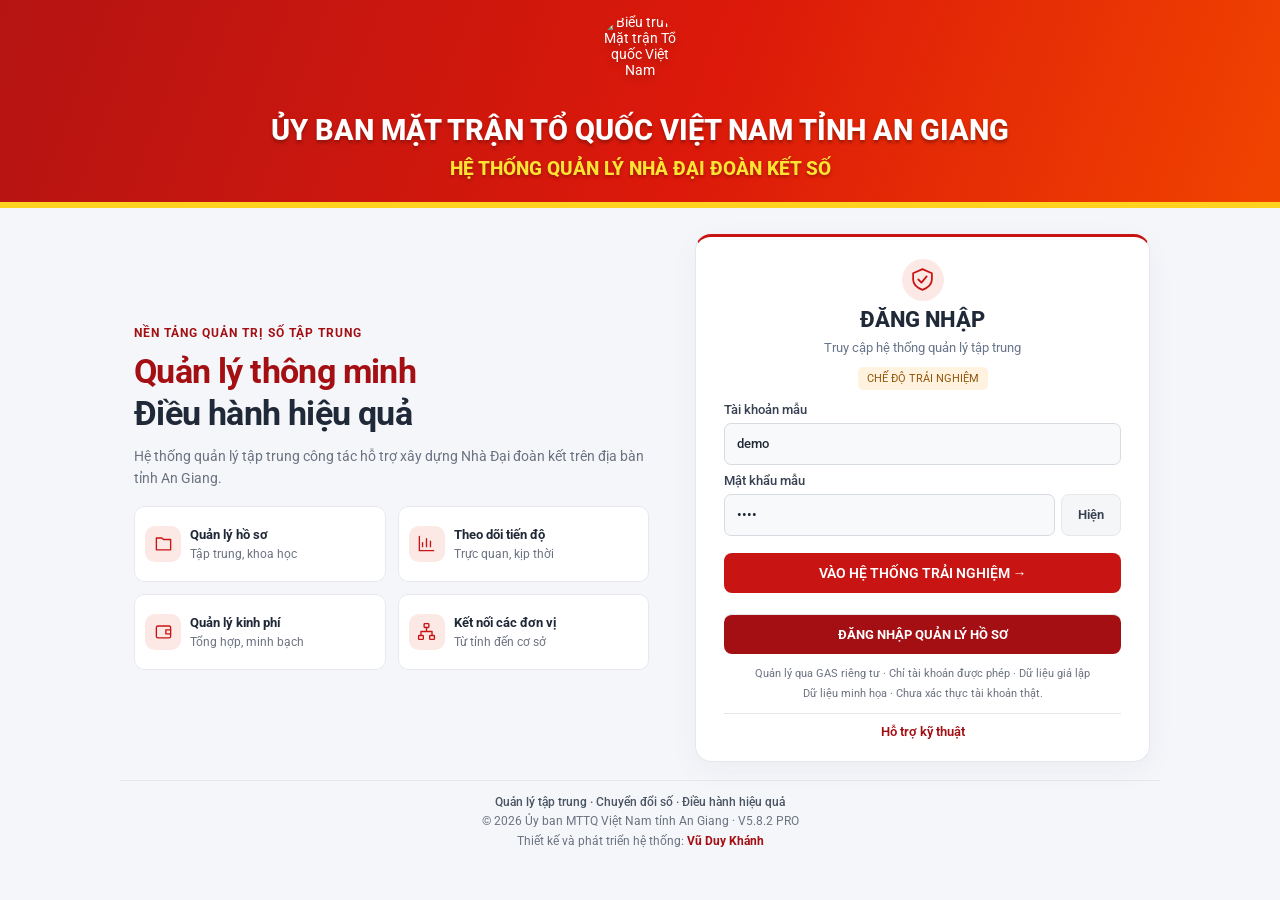
==== commit b4853119: "Simplify public entry to existing private GAS management; keep demo separate" ====
--- a/index.html
+++ b/index.html
@@ -1 +1 @@
-<!doctype html><html lang="vi"><head><meta charset="utf-8"><meta name="viewport" content="width=device-width,initial-scale=1"><title>Nhà Đại đoàn kết | An Giang</title><link rel="stylesheet" href="style.css?v=5.5.1"><link rel="stylesheet" href="pro.css?v=5.5.1"><link rel="icon" href="https://commons.wikimedia.org/wiki/Special:Redirect/file/Bi%E1%BB%83u%20tr%C6%B0ng%20M%E1%BA%B7t%20tr%E1%BA%ADn%20T%E1%BB%95%20qu%E1%BB%91c%20Vi%E1%BB%87t%20Nam.svg"><meta name="theme-color" content="#c91414"><style>.public-banner{padding:14px 12px 19px}.public-banner img{width:86px;height:86px;border-radius:50%}.public-banner h1{white-space:nowrap;font-size:clamp(16px,2.3vw,34px);letter-spacing:0;line-height:1.25;margin:12px 0 8px}.public-banner p{margin:0;line-height:1.4}@media(max-width:760px){.public-banner img{width:70px;height:70px}.public-banner h1{white-space:normal;font-size:clamp(17px,3.8vw,25px);max-width:95%;margin:12px auto 8px}.public-banner p{font-size:13px}}</style><link rel="stylesheet" href="v52.css?v=5.5.1"><link rel="stylesheet" href="v53.css?v=5.5.1"><link rel="stylesheet" href="v54.css?v=5.5.1"><link rel="stylesheet" href="v55.css?v=5.5.1"><link rel="stylesheet" href="v56.css?v=5.6"><style>#doc561{width:min(850px,96vw);padding:20px}#docBody561{font-family:"Times New Roman",serif;font-size:14pt;color:#222;background:white;padding:22px;overflow-wrap:anywhere}#docBody561 table{table-layout:fixed}#body56 form{padding:0;margin:14px 0}#body56 textarea{width:100%}@media print{body:has(#doc561[open])>*:not(#doc561){display:none!important}#doc561[open]{display:block!important;position:static;margin:0;padding:0;width:100%;max-width:none;max-height:none;overflow:visible;border:0;box-shadow:none}#doc561 button{display:none!important}#docBody561{padding:0}#doc561::backdrop{display:none}@page{size:A4;margin:20mm 15mm 20mm 30mm}}</style><link rel="stylesheet" href="v57.css?v=5.7"><style>#taskForm571{padding:0}#taskForm571 textarea{width:100%;margin-bottom:12px}#planYear571{max-width:180px}[data-plan571]{min-width:100px;width:120px}#reportPrint57 .panel{overflow-wrap:anywhere}@media(max-width:700px){#reportPrint57 .summary54{grid-template-columns:repeat(2,minmax(0,1fr))}}</style><style>#unitForm58,#acc58,#configForm58{padding:0;margin:0 0 20px}#restoreFile58{max-width:100%;margin:12px 0}#restoreInfo58{overflow-wrap:anywhere}</style><style>#roleBar581{margin:10px 0;padding:12px}#roleBar581 .toolbar{display:flex;flex-wrap:wrap;align-items:center;gap:10px}#roleBar581 label{min-width:160px}#roleBar581 small{color:#64748b}@media print{#roleBar581,[data-unit-detail581]{display:none!important}}@media(max-width:700px){#roleBar581 label{width:100%}}</style><style>#dialog582{width:min(720px,96vw)}#form582{padding:12px}#form582 label{display:block;margin:8px 0}#form582 input,#form582 select{width:100%}#fullIn582{max-width:100%;margin:12px 0}</style></head><body><div id="publicBanner" class="public-banner"><img src="https://commons.wikimedia.org/wiki/Special:Redirect/file/Bi%E1%BB%83u%20tr%C6%B0ng%20M%E1%BA%B7t%20tr%E1%BA%ADn%20T%E1%BB%95%20qu%E1%BB%91c%20Vi%E1%BB%87t%20Nam.svg" alt="Biểu trưng Mặt trận Tổ quốc Việt Nam"><h1>ỦY BAN MẶT TRẬN TỔ QUỐC VIỆT NAM TỈNH AN GIANG</h1><p>HỆ THỐNG QUẢN LÝ NHÀ ĐẠI ĐOÀN KẾT SỐ</p></div><section id="login"><div class="welcome"><div class="portal-kicker">NỀN TẢNG QUẢN TRỊ SỐ TẬP TRUNG</div><h2><span>Quản lý thông minh</span>Điều hành hiệu quả</h2><p>Hệ thống quản lý tập trung công tác hỗ trợ xây dựng Nhà Đại đoàn kết trên địa bàn tỉnh An Giang.</p><div class="portal-features"><div class="portal-feature"><span class="feature-icon"><svg viewBox="0 0 24 24" fill="none" stroke="currentColor" stroke-width="1.7" stroke-linecap="round" stroke-linejoin="round" aria-hidden="true"><path d="M3 5h7l2 2h9v13H3z"/></svg></span><div><strong>Quản lý hồ sơ</strong><small>Tập trung, khoa học</small></div></div><div class="portal-feature"><span class="feature-icon"><svg viewBox="0 0 24 24" fill="none" stroke="currentColor" stroke-width="1.7" stroke-linecap="round" stroke-linejoin="round" aria-hidden="true"><path d="M3 3v18h18M7 16v-5M12 16V6M17 16V9"/></svg></span><div><strong>Theo dõi tiến độ</strong><small>Trực quan, kịp thời</small></div></div><div class="portal-feature"><span class="feature-icon"><svg viewBox="0 0 24 24" fill="none" stroke="currentColor" stroke-width="1.7" stroke-linecap="round" stroke-linejoin="round" aria-hidden="true"><rect x="3" y="5" width="18" height="15" rx="2"/><path d="M21 10h-6v5h6"/></svg></span><div><strong>Quản lý kinh phí</strong><small>Tổng hợp, minh bạch</small></div></div><div class="portal-feature"><span class="feature-icon"><svg viewBox="0 0 24 24" fill="none" stroke="currentColor" stroke-width="1.7" stroke-linecap="round" stroke-linejoin="round" aria-hidden="true"><rect x="9" y="2" width="6" height="5" rx="1"/><rect x="2" y="17" width="6" height="5" rx="1"/><rect x="16" y="17" width="6" height="5" rx="1"/><path d="M12 7v5M5 17v-5h14v5"/></svg></span><div><strong>Kết nối các đơn vị</strong><small>Từ tỉnh đến cơ sở</small></div></div></div></div><div class="signin"><div class="signin-head"><span class="signin-icon"><svg viewBox="0 0 24 24" fill="none" stroke="currentColor" stroke-width="1.7" stroke-linecap="round" stroke-linejoin="round" aria-hidden="true"><path d="M12 2 3 6v6c0 5 4 8 9 10 5-2 9-5 9-10V6zM8 12l3 3 5-6"/></svg></span><h2>ĐĂNG NHẬP</h2><p>Truy cập hệ thống quản lý tập trung</p><span class="demo-label">CHẾ ĐỘ TRẢI NGHIỆM</span></div><label class="demo-field">Tài khoản mẫu<input value="demo" readonly></label><label class="demo-field">Mật khẩu mẫu<span class="password-row"><input id="demoPassword" type="password" value="demo" readonly><button type="button" class="secondary" onclick="let p=document.getElementById('demoPassword');p.type=p.type==='password'?'text':'password';this.textContent=p.type==='password'?'Hiện':'Ẩn'">Hiện</button></span></label><button onclick="enter()">VÀO HỆ THỐNG TRẢI NGHIỆM →</button><a class="support-link" style="display:block;margin:12px 0;text-align:center;font-weight:700" href="https://script.google.com/macros/s/AKfycbwDMm4HlivHeRde6LU4GgXGHux_PvAK4q6k75qOFNUEigtiuwCLJDk-Uh9x42VCWsn5/exec?view=pro" target="_blank" rel="noopener noreferrer">VÀO GAS RIÊNG TƯ (THỬ NGHIỆM)</a><a class="support-link" style="display:block;margin:12px 0;text-align:center;font-weight:700" href="workspace.html">VÀO V6.1.2 PRO – GIAO DIỆN GITHUB (THỬ NGHIỆM)</a><p class="demo-note">Dữ liệu minh họa · Chưa xác thực tài khoản thật.</p><a class="support-link" href="https://mattransoag.github.io/hotrokythuat/" target="_blank" rel="noopener noreferrer">Hỗ trợ kỹ thuật</a></div></section><div class="public-foot"><div class="motto">Quản lý tập trung · Chuyển đổi số · Điều hành hiệu quả</div><div>© 2026 Ủy ban MTTQ Việt Nam tỉnh An Giang · V5.8.2 PRO</div><span class="developer-credit">Thiết kế và phát triển hệ thống: <strong>Vũ Duy Khánh</strong></span></div><div id="app" hidden><aside><div class="brand"><img class="brand-logo" src="https://commons.wikimedia.org/wiki/Special:Redirect/file/Bi%E1%BB%83u%20tr%C6%B0ng%20M%E1%BA%B7t%20tr%E1%BA%ADn%20T%E1%BB%95%20qu%E1%BB%91c%20Vi%E1%BB%87t%20Nam.svg" alt=""><span class="brand-text">NHÀ ĐẠI ĐOÀN KẾT SỐ<small>MTTQ VIỆT NAM · AN GIANG</small></span></div><nav id="nav"></nav><button class="exit" onclick="location.reload()">Đăng xuất</button></aside><div id="mobileShade" class="mobile-shade" hidden></div><main><header><button id="menuToggle" class="secondary" aria-label="Thu gọn hoặc mở menu" aria-expanded="true">☰</button><span>HỆ THỐNG QUẢN LÝ NHÀ ĐẠI ĐOÀN KẾT SỐ</span><button class="notice" onclick="go('Trung tâm thông báo')">Thông báo</button><small>V5.8.2 PRO · Demo</small></header><article><div class="heading"><div><small>TRUNG TÂM ĐIỀU HÀNH</small><h1 id="title">Tổng quan</h1><p>Dữ liệu minh họa, chưa kết nối cơ sở dữ liệu.</p></div><button onclick="edit()">＋ Thêm hồ sơ</button></div><div id="content"></div></article><footer>Ủy ban MTTQ Việt Nam tỉnh An Giang · Phiên bản giao diện 5.8.1 PRO<span class="developer-credit">Thiết kế và phát triển hệ thống: <strong>Vũ Duy Khánh</strong></span></footer></main></div><dialog id="modal"><form id="form"><div class="heading"><h2>Thông tin hồ sơ</h2><button type="button" class="secondary" onclick="closeForm()">✕</button></div><p class="form-help">Chỉ nhập dữ liệu minh họa. Các trường có dấu * là bắt buộc.</p><div id="fields"></div><div class="form-actions"><button type="button" class="secondary" onclick="closeForm()">Hủy</button><button id="saveRecord">Lưu hồ sơ mẫu</button></div></form></dialog><div id="toasts" class="toast-stack" role="status" aria-live="polite"></div><div id="loading" hidden><div><div class="spinner"></div>Đang mở hệ thống...</div></div><script src="app.js?v=5.5.1"></script><script src="pro.js?v=5.5.1"></script><dialog id="detail52" aria-labelledby="detailTitle52"><div class="detail52-wrap"><div class="heading"><h2 id="detailTitle52">Chi tiết hồ sơ</h2><button type="button" class="secondary" onclick="document.getElementById('detail52').close()" aria-label="Đóng">✕</button></div><div id="detailBody52"></div><div class="form-actions"><button id="detailPrint52" class="secondary">In hồ sơ</button><button id="detailCopy52" class="secondary">Sao chép</button><button id="detailArchive52" class="secondary">Lưu trữ</button><button id="detailEdit52">Chỉnh sửa</button></div></div></dialog><script src="v52.js?v=5.5.1"></script><dialog id="flow53" aria-labelledby="flowTitle53"><div class="flow53-wrap"><div class="heading"><h2 id="flowTitle53">Quy trình hồ sơ</h2><button type="button" onclick="document.getElementById('flow53').close()" aria-label="Đóng">✕</button></div><div id="flowBody53"></div></div></dialog><script src="v53.js?v=5.5.1"></script><dialog id="fin54" aria-labelledby="finTitle54"><div class="flow53-wrap"><div class="heading"><h2 id="finTitle54">Giao dịch kinh phí</h2><button type="button" onclick="document.getElementById('fin54').close()" aria-label="Đóng">✕</button></div><div id="finBody54"></div></div></dialog><script src="v54.js?v=5.5.1"></script><dialog id="evDialog55" aria-labelledby="evTitle55"><div class="flow53-wrap"><div class="heading"><h2 id="evTitle55">Minh chứng</h2><button type="button" onclick="document.getElementById('evDialog55').close()" aria-label="Đóng">✕</button></div><div id="evBody55"></div></div></dialog><dialog id="preview55"><button type="button" class="secondary" onclick="document.getElementById('preview55').close()">Đóng ảnh</button><img id="previewImg55" alt="Minh chứng mẫu"></dialog><dialog id="excel55"><div class="flow53-wrap"><div class="heading"><h2>Nhập / xuất Excel</h2><button type="button" onclick="document.getElementById('excel55').close()" aria-label="Đóng">✕</button></div><div id="excelBody55"></div></div></dialog><script src="v55.js?v=5.5.1"></script><script src="v551.js?v=5.5.1.1"></script><dialog id="dialog56" aria-labelledby="title56"><div class="flow53-wrap"><div class="heading"><h2 id="title56">Nghiệm thu và quyết toán</h2><button type="button" onclick="document.getElementById('dialog56').close()" aria-label="Đóng">✕</button></div><div id="body56"></div></div></dialog><script src="v56.js?v=5.6.1"></script><dialog id="doc561"><div class="toolbar"><button onclick="window.print()">In / lưu PDF</button><button class="secondary" onclick="document.getElementById('doc561').close()">Đóng</button></div><div id="docBody561"></div></dialog><script src="v561.js?v=5.6.1"></script><script src="v57.js?v=5.7"></script><script src="v571.js?v=5.7.1"></script><script src="v58.js?v=5.8"></script><script src="v581.js?v=5.8.2"></script><dialog id="dialog582"><div class="heading"><h2>Hồ sơ cơ sở mẫu</h2><button onclick="document.getElementById('dialog582').close()">Đóng</button></div><div id="body582"></div></dialog><script src="v582.js?v=5.8.2"></script></body></html>+<!doctype html><html lang="vi"><head><meta charset="utf-8"><meta name="viewport" content="width=device-width,initial-scale=1"><title>Nhà Đại đoàn kết | An Giang</title><link rel="stylesheet" href="style.css?v=5.5.1"><link rel="stylesheet" href="pro.css?v=5.5.1"><link rel="icon" href="https://commons.wikimedia.org/wiki/Special:Redirect/file/Bi%E1%BB%83u%20tr%C6%B0ng%20M%E1%BA%B7t%20tr%E1%BA%ADn%20T%E1%BB%95%20qu%E1%BB%91c%20Vi%E1%BB%87t%20Nam.svg"><meta name="theme-color" content="#c91414"><style>.public-banner{padding:14px 12px 19px}.public-banner img{width:86px;height:86px;border-radius:50%}.public-banner h1{white-space:nowrap;font-size:clamp(16px,2.3vw,34px);letter-spacing:0;line-height:1.25;margin:12px 0 8px}.public-banner p{margin:0;line-height:1.4}@media(max-width:760px){.public-banner img{width:70px;height:70px}.public-banner h1{white-space:normal;font-size:clamp(17px,3.8vw,25px);max-width:95%;margin:12px auto 8px}.public-banner p{font-size:13px}}</style><link rel="stylesheet" href="v52.css?v=5.5.1"><link rel="stylesheet" href="v53.css?v=5.5.1"><link rel="stylesheet" href="v54.css?v=5.5.1"><link rel="stylesheet" href="v55.css?v=5.5.1"><link rel="stylesheet" href="v56.css?v=5.6"><style>#doc561{width:min(850px,96vw);padding:20px}#docBody561{font-family:"Times New Roman",serif;font-size:14pt;color:#222;background:white;padding:22px;overflow-wrap:anywhere}#docBody561 table{table-layout:fixed}#body56 form{padding:0;margin:14px 0}#body56 textarea{width:100%}@media print{body:has(#doc561[open])>*:not(#doc561){display:none!important}#doc561[open]{display:block!important;position:static;margin:0;padding:0;width:100%;max-width:none;max-height:none;overflow:visible;border:0;box-shadow:none}#doc561 button{display:none!important}#docBody561{padding:0}#doc561::backdrop{display:none}@page{size:A4;margin:20mm 15mm 20mm 30mm}}</style><link rel="stylesheet" href="v57.css?v=5.7"><style>#taskForm571{padding:0}#taskForm571 textarea{width:100%;margin-bottom:12px}#planYear571{max-width:180px}[data-plan571]{min-width:100px;width:120px}#reportPrint57 .panel{overflow-wrap:anywhere}@media(max-width:700px){#reportPrint57 .summary54{grid-template-columns:repeat(2,minmax(0,1fr))}}</style><style>#unitForm58,#acc58,#configForm58{padding:0;margin:0 0 20px}#restoreFile58{max-width:100%;margin:12px 0}#restoreInfo58{overflow-wrap:anywhere}</style><style>#roleBar581{margin:10px 0;padding:12px}#roleBar581 .toolbar{display:flex;flex-wrap:wrap;align-items:center;gap:10px}#roleBar581 label{min-width:160px}#roleBar581 small{color:#64748b}@media print{#roleBar581,[data-unit-detail581]{display:none!important}}@media(max-width:700px){#roleBar581 label{width:100%}}</style><style>#dialog582{width:min(720px,96vw)}#form582{padding:12px}#form582 label{display:block;margin:8px 0}#form582 input,#form582 select{width:100%}#fullIn582{max-width:100%;margin:12px 0}</style></head><body><div id="publicBanner" class="public-banner"><img src="https://commons.wikimedia.org/wiki/Special:Redirect/file/Bi%E1%BB%83u%20tr%C6%B0ng%20M%E1%BA%B7t%20tr%E1%BA%ADn%20T%E1%BB%95%20qu%E1%BB%91c%20Vi%E1%BB%87t%20Nam.svg" alt="Biểu trưng Mặt trận Tổ quốc Việt Nam"><h1>ỦY BAN MẶT TRẬN TỔ QUỐC VIỆT NAM TỈNH AN GIANG</h1><p>HỆ THỐNG QUẢN LÝ NHÀ ĐẠI ĐOÀN KẾT SỐ</p></div><section id="login"><div class="welcome"><div class="portal-kicker">NỀN TẢNG QUẢN TRỊ SỐ TẬP TRUNG</div><h2><span>Quản lý thông minh</span>Điều hành hiệu quả</h2><p>Hệ thống quản lý tập trung công tác hỗ trợ xây dựng Nhà Đại đoàn kết trên địa bàn tỉnh An Giang.</p><div class="portal-features"><div class="portal-feature"><span class="feature-icon"><svg viewBox="0 0 24 24" fill="none" stroke="currentColor" stroke-width="1.7" stroke-linecap="round" stroke-linejoin="round" aria-hidden="true"><path d="M3 5h7l2 2h9v13H3z"/></svg></span><div><strong>Quản lý hồ sơ</strong><small>Tập trung, khoa học</small></div></div><div class="portal-feature"><span class="feature-icon"><svg viewBox="0 0 24 24" fill="none" stroke="currentColor" stroke-width="1.7" stroke-linecap="round" stroke-linejoin="round" aria-hidden="true"><path d="M3 3v18h18M7 16v-5M12 16V6M17 16V9"/></svg></span><div><strong>Theo dõi tiến độ</strong><small>Trực quan, kịp thời</small></div></div><div class="portal-feature"><span class="feature-icon"><svg viewBox="0 0 24 24" fill="none" stroke="currentColor" stroke-width="1.7" stroke-linecap="round" stroke-linejoin="round" aria-hidden="true"><rect x="3" y="5" width="18" height="15" rx="2"/><path d="M21 10h-6v5h6"/></svg></span><div><strong>Quản lý kinh phí</strong><small>Tổng hợp, minh bạch</small></div></div><div class="portal-feature"><span class="feature-icon"><svg viewBox="0 0 24 24" fill="none" stroke="currentColor" stroke-width="1.7" stroke-linecap="round" stroke-linejoin="round" aria-hidden="true"><rect x="9" y="2" width="6" height="5" rx="1"/><rect x="2" y="17" width="6" height="5" rx="1"/><rect x="16" y="17" width="6" height="5" rx="1"/><path d="M12 7v5M5 17v-5h14v5"/></svg></span><div><strong>Kết nối các đơn vị</strong><small>Từ tỉnh đến cơ sở</small></div></div></div></div><div class="signin"><div class="signin-head"><span class="signin-icon"><svg viewBox="0 0 24 24" fill="none" stroke="currentColor" stroke-width="1.7" stroke-linecap="round" stroke-linejoin="round" aria-hidden="true"><path d="M12 2 3 6v6c0 5 4 8 9 10 5-2 9-5 9-10V6zM8 12l3 3 5-6"/></svg></span><h2>ĐĂNG NHẬP</h2><p>Truy cập hệ thống quản lý tập trung</p><span class="demo-label">CHẾ ĐỘ TRẢI NGHIỆM</span></div><label class="demo-field">Tài khoản mẫu<input value="demo" readonly></label><label class="demo-field">Mật khẩu mẫu<span class="password-row"><input id="demoPassword" type="password" value="demo" readonly><button type="button" class="secondary" onclick="let p=document.getElementById('demoPassword');p.type=p.type==='password'?'text':'password';this.textContent=p.type==='password'?'Hiện':'Ẩn'">Hiện</button></span></label><button onclick="enter()">VÀO HỆ THỐNG TRẢI NGHIỆM →</button><a class="support-link" style="display:block;margin:12px 0;text-align:center;font-weight:700;background:#a30f12;color:white;border-radius:8px;padding:12px;text-decoration:none" href="https://script.google.com/macros/s/AKfycbwDMm4HlivHeRde6LU4GgXGHux_PvAK4q6k75qOFNUEigtiuwCLJDk-Uh9x42VCWsn5/exec">ĐĂNG NHẬP QUẢN LÝ HỒ SƠ</a><p class="demo-note">Quản lý qua GAS riêng tư · Chỉ tài khoản được phép · Dữ liệu giả lập</p><p class="demo-note">Dữ liệu minh họa · Chưa xác thực tài khoản thật.</p><a class="support-link" href="https://mattransoag.github.io/hotrokythuat/" target="_blank" rel="noopener noreferrer">Hỗ trợ kỹ thuật</a></div></section><div class="public-foot"><div class="motto">Quản lý tập trung · Chuyển đổi số · Điều hành hiệu quả</div><div>© 2026 Ủy ban MTTQ Việt Nam tỉnh An Giang · V5.8.2 PRO</div><span class="developer-credit">Thiết kế và phát triển hệ thống: <strong>Vũ Duy Khánh</strong></span></div><div id="app" hidden><aside><div class="brand"><img class="brand-logo" src="https://commons.wikimedia.org/wiki/Special:Redirect/file/Bi%E1%BB%83u%20tr%C6%B0ng%20M%E1%BA%B7t%20tr%E1%BA%ADn%20T%E1%BB%95%20qu%E1%BB%91c%20Vi%E1%BB%87t%20Nam.svg" alt=""><span class="brand-text">NHÀ ĐẠI ĐOÀN KẾT SỐ<small>MTTQ VIỆT NAM · AN GIANG</small></span></div><nav id="nav"></nav><button class="exit" onclick="location.reload()">Đăng xuất</button></aside><div id="mobileShade" class="mobile-shade" hidden></div><main><header><button id="menuToggle" class="secondary" aria-label="Thu gọn hoặc mở menu" aria-expanded="true">☰</button><span>HỆ THỐNG QUẢN LÝ NHÀ ĐẠI ĐOÀN KẾT SỐ</span><button class="notice" onclick="go('Trung tâm thông báo')">Thông báo</button><small>V5.8.2 PRO · Demo</small></header><article><div class="heading"><div><small>TRUNG TÂM ĐIỀU HÀNH</small><h1 id="title">Tổng quan</h1><p>Dữ liệu minh họa, chưa kết nối cơ sở dữ liệu.</p></div><button onclick="edit()">＋ Thêm hồ sơ</button></div><div id="content"></div></article><footer>Ủy ban MTTQ Việt Nam tỉnh An Giang · Phiên bản giao diện 5.8.1 PRO<span class="developer-credit">Thiết kế và phát triển hệ thống: <strong>Vũ Duy Khánh</strong></span></footer></main></div><dialog id="modal"><form id="form"><div class="heading"><h2>Thông tin hồ sơ</h2><button type="button" class="secondary" onclick="closeForm()">✕</button></div><p class="form-help">Chỉ nhập dữ liệu minh họa. Các trường có dấu * là bắt buộc.</p><div id="fields"></div><div class="form-actions"><button type="button" class="secondary" onclick="closeForm()">Hủy</button><button id="saveRecord">Lưu hồ sơ mẫu</button></div></form></dialog><div id="toasts" class="toast-stack" role="status" aria-live="polite"></div><div id="loading" hidden><div><div class="spinner"></div>Đang mở hệ thống...</div></div><script src="app.js?v=5.5.1"></script><script src="pro.js?v=5.5.1"></script><dialog id="detail52" aria-labelledby="detailTitle52"><div class="detail52-wrap"><div class="heading"><h2 id="detailTitle52">Chi tiết hồ sơ</h2><button type="button" class="secondary" onclick="document.getElementById('detail52').close()" aria-label="Đóng">✕</button></div><div id="detailBody52"></div><div class="form-actions"><button id="detailPrint52" class="secondary">In hồ sơ</button><button id="detailCopy52" class="secondary">Sao chép</button><button id="detailArchive52" class="secondary">Lưu trữ</button><button id="detailEdit52">Chỉnh sửa</button></div></div></dialog><script src="v52.js?v=5.5.1"></script><dialog id="flow53" aria-labelledby="flowTitle53"><div class="flow53-wrap"><div class="heading"><h2 id="flowTitle53">Quy trình hồ sơ</h2><button type="button" onclick="document.getElementById('flow53').close()" aria-label="Đóng">✕</button></div><div id="flowBody53"></div></div></dialog><script src="v53.js?v=5.5.1"></script><dialog id="fin54" aria-labelledby="finTitle54"><div class="flow53-wrap"><div class="heading"><h2 id="finTitle54">Giao dịch kinh phí</h2><button type="button" onclick="document.getElementById('fin54').close()" aria-label="Đóng">✕</button></div><div id="finBody54"></div></div></dialog><script src="v54.js?v=5.5.1"></script><dialog id="evDialog55" aria-labelledby="evTitle55"><div class="flow53-wrap"><div class="heading"><h2 id="evTitle55">Minh chứng</h2><button type="button" onclick="document.getElementById('evDialog55').close()" aria-label="Đóng">✕</button></div><div id="evBody55"></div></div></dialog><dialog id="preview55"><button type="button" class="secondary" onclick="document.getElementById('preview55').close()">Đóng ảnh</button><img id="previewImg55" alt="Minh chứng mẫu"></dialog><dialog id="excel55"><div class="flow53-wrap"><div class="heading"><h2>Nhập / xuất Excel</h2><button type="button" onclick="document.getElementById('excel55').close()" aria-label="Đóng">✕</button></div><div id="excelBody55"></div></div></dialog><script src="v55.js?v=5.5.1"></script><script src="v551.js?v=5.5.1.1"></script><dialog id="dialog56" aria-labelledby="title56"><div class="flow53-wrap"><div class="heading"><h2 id="title56">Nghiệm thu và quyết toán</h2><button type="button" onclick="document.getElementById('dialog56').close()" aria-label="Đóng">✕</button></div><div id="body56"></div></div></dialog><script src="v56.js?v=5.6.1"></script><dialog id="doc561"><div class="toolbar"><button onclick="window.print()">In / lưu PDF</button><button class="secondary" onclick="document.getElementById('doc561').close()">Đóng</button></div><div id="docBody561"></div></dialog><script src="v561.js?v=5.6.1"></script><script src="v57.js?v=5.7"></script><script src="v571.js?v=5.7.1"></script><script src="v58.js?v=5.8"></script><script src="v581.js?v=5.8.2"></script><dialog id="dialog582"><div class="heading"><h2>Hồ sơ cơ sở mẫu</h2><button onclick="document.getElementById('dialog582').close()">Đóng</button></div><div id="body582"></div></dialog><script src="v582.js?v=5.8.2"></script></body></html>
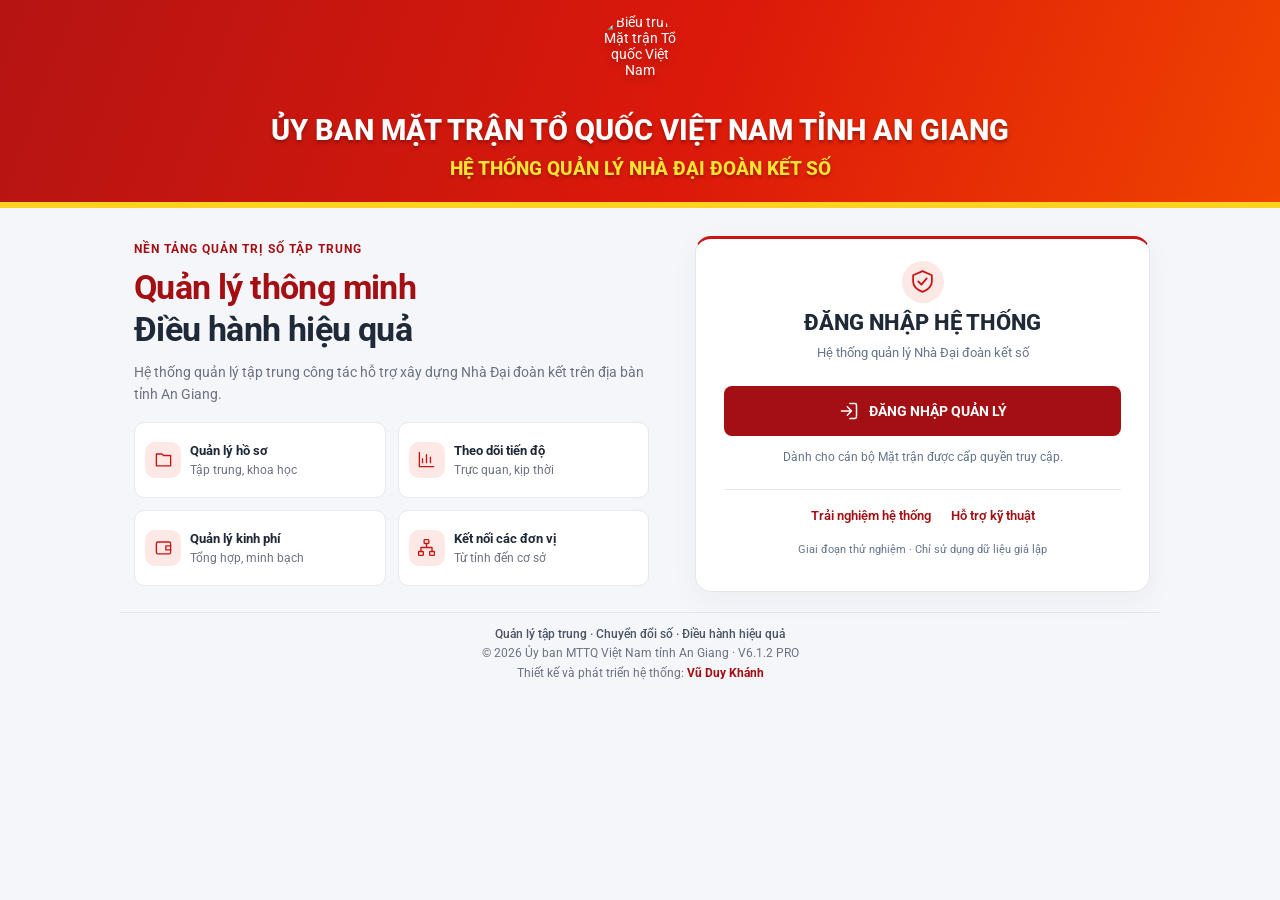
==== commit 59105dce: "Simplify V6.1.2 public login card and preserve separate demo access" ====
--- a/index.html
+++ b/index.html
@@ -1 +1 @@
-<!doctype html><html lang="vi"><head><meta charset="utf-8"><meta name="viewport" content="width=device-width,initial-scale=1"><title>Nhà Đại đoàn kết | An Giang</title><link rel="stylesheet" href="style.css?v=5.5.1"><link rel="stylesheet" href="pro.css?v=5.5.1"><link rel="icon" href="https://commons.wikimedia.org/wiki/Special:Redirect/file/Bi%E1%BB%83u%20tr%C6%B0ng%20M%E1%BA%B7t%20tr%E1%BA%ADn%20T%E1%BB%95%20qu%E1%BB%91c%20Vi%E1%BB%87t%20Nam.svg"><meta name="theme-color" content="#c91414"><style>.public-banner{padding:14px 12px 19px}.public-banner img{width:86px;height:86px;border-radius:50%}.public-banner h1{white-space:nowrap;font-size:clamp(16px,2.3vw,34px);letter-spacing:0;line-height:1.25;margin:12px 0 8px}.public-banner p{margin:0;line-height:1.4}@media(max-width:760px){.public-banner img{width:70px;height:70px}.public-banner h1{white-space:normal;font-size:clamp(17px,3.8vw,25px);max-width:95%;margin:12px auto 8px}.public-banner p{font-size:13px}}</style><link rel="stylesheet" href="v52.css?v=5.5.1"><link rel="stylesheet" href="v53.css?v=5.5.1"><link rel="stylesheet" href="v54.css?v=5.5.1"><link rel="stylesheet" href="v55.css?v=5.5.1"><link rel="stylesheet" href="v56.css?v=5.6"><style>#doc561{width:min(850px,96vw);padding:20px}#docBody561{font-family:"Times New Roman",serif;font-size:14pt;color:#222;background:white;padding:22px;overflow-wrap:anywhere}#docBody561 table{table-layout:fixed}#body56 form{padding:0;margin:14px 0}#body56 textarea{width:100%}@media print{body:has(#doc561[open])>*:not(#doc561){display:none!important}#doc561[open]{display:block!important;position:static;margin:0;padding:0;width:100%;max-width:none;max-height:none;overflow:visible;border:0;box-shadow:none}#doc561 button{display:none!important}#docBody561{padding:0}#doc561::backdrop{display:none}@page{size:A4;margin:20mm 15mm 20mm 30mm}}</style><link rel="stylesheet" href="v57.css?v=5.7"><style>#taskForm571{padding:0}#taskForm571 textarea{width:100%;margin-bottom:12px}#planYear571{max-width:180px}[data-plan571]{min-width:100px;width:120px}#reportPrint57 .panel{overflow-wrap:anywhere}@media(max-width:700px){#reportPrint57 .summary54{grid-template-columns:repeat(2,minmax(0,1fr))}}</style><style>#unitForm58,#acc58,#configForm58{padding:0;margin:0 0 20px}#restoreFile58{max-width:100%;margin:12px 0}#restoreInfo58{overflow-wrap:anywhere}</style><style>#roleBar581{margin:10px 0;padding:12px}#roleBar581 .toolbar{display:flex;flex-wrap:wrap;align-items:center;gap:10px}#roleBar581 label{min-width:160px}#roleBar581 small{color:#64748b}@media print{#roleBar581,[data-unit-detail581]{display:none!important}}@media(max-width:700px){#roleBar581 label{width:100%}}</style><style>#dialog582{width:min(720px,96vw)}#form582{padding:12px}#form582 label{display:block;margin:8px 0}#form582 input,#form582 select{width:100%}#fullIn582{max-width:100%;margin:12px 0}</style></head><body><div id="publicBanner" class="public-banner"><img src="https://commons.wikimedia.org/wiki/Special:Redirect/file/Bi%E1%BB%83u%20tr%C6%B0ng%20M%E1%BA%B7t%20tr%E1%BA%ADn%20T%E1%BB%95%20qu%E1%BB%91c%20Vi%E1%BB%87t%20Nam.svg" alt="Biểu trưng Mặt trận Tổ quốc Việt Nam"><h1>ỦY BAN MẶT TRẬN TỔ QUỐC VIỆT NAM TỈNH AN GIANG</h1><p>HỆ THỐNG QUẢN LÝ NHÀ ĐẠI ĐOÀN KẾT SỐ</p></div><section id="login"><div class="welcome"><div class="portal-kicker">NỀN TẢNG QUẢN TRỊ SỐ TẬP TRUNG</div><h2><span>Quản lý thông minh</span>Điều hành hiệu quả</h2><p>Hệ thống quản lý tập trung công tác hỗ trợ xây dựng Nhà Đại đoàn kết trên địa bàn tỉnh An Giang.</p><div class="portal-features"><div class="portal-feature"><span class="feature-icon"><svg viewBox="0 0 24 24" fill="none" stroke="currentColor" stroke-width="1.7" stroke-linecap="round" stroke-linejoin="round" aria-hidden="true"><path d="M3 5h7l2 2h9v13H3z"/></svg></span><div><strong>Quản lý hồ sơ</strong><small>Tập trung, khoa học</small></div></div><div class="portal-feature"><span class="feature-icon"><svg viewBox="0 0 24 24" fill="none" stroke="currentColor" stroke-width="1.7" stroke-linecap="round" stroke-linejoin="round" aria-hidden="true"><path d="M3 3v18h18M7 16v-5M12 16V6M17 16V9"/></svg></span><div><strong>Theo dõi tiến độ</strong><small>Trực quan, kịp thời</small></div></div><div class="portal-feature"><span class="feature-icon"><svg viewBox="0 0 24 24" fill="none" stroke="currentColor" stroke-width="1.7" stroke-linecap="round" stroke-linejoin="round" aria-hidden="true"><rect x="3" y="5" width="18" height="15" rx="2"/><path d="M21 10h-6v5h6"/></svg></span><div><strong>Quản lý kinh phí</strong><small>Tổng hợp, minh bạch</small></div></div><div class="portal-feature"><span class="feature-icon"><svg viewBox="0 0 24 24" fill="none" stroke="currentColor" stroke-width="1.7" stroke-linecap="round" stroke-linejoin="round" aria-hidden="true"><rect x="9" y="2" width="6" height="5" rx="1"/><rect x="2" y="17" width="6" height="5" rx="1"/><rect x="16" y="17" width="6" height="5" rx="1"/><path d="M12 7v5M5 17v-5h14v5"/></svg></span><div><strong>Kết nối các đơn vị</strong><small>Từ tỉnh đến cơ sở</small></div></div></div></div><div class="signin"><div class="signin-head"><span class="signin-icon"><svg viewBox="0 0 24 24" fill="none" stroke="currentColor" stroke-width="1.7" stroke-linecap="round" stroke-linejoin="round" aria-hidden="true"><path d="M12 2 3 6v6c0 5 4 8 9 10 5-2 9-5 9-10V6zM8 12l3 3 5-6"/></svg></span><h2>ĐĂNG NHẬP</h2><p>Truy cập hệ thống quản lý tập trung</p><span class="demo-label">CHẾ ĐỘ TRẢI NGHIỆM</span></div><label class="demo-field">Tài khoản mẫu<input value="demo" readonly></label><label class="demo-field">Mật khẩu mẫu<span class="password-row"><input id="demoPassword" type="password" value="demo" readonly><button type="button" class="secondary" onclick="let p=document.getElementById('demoPassword');p.type=p.type==='password'?'text':'password';this.textContent=p.type==='password'?'Hiện':'Ẩn'">Hiện</button></span></label><button onclick="enter()">VÀO HỆ THỐNG TRẢI NGHIỆM →</button><a class="support-link" style="display:block;margin:12px 0;text-align:center;font-weight:700;background:#a30f12;color:white;border-radius:8px;padding:12px;text-decoration:none" href="https://script.google.com/macros/s/AKfycbwDMm4HlivHeRde6LU4GgXGHux_PvAK4q6k75qOFNUEigtiuwCLJDk-Uh9x42VCWsn5/exec">ĐĂNG NHẬP QUẢN LÝ HỒ SƠ</a><p class="demo-note">Quản lý qua GAS riêng tư · Chỉ tài khoản được phép · Dữ liệu giả lập</p><p class="demo-note">Dữ liệu minh họa · Chưa xác thực tài khoản thật.</p><a class="support-link" href="https://mattransoag.github.io/hotrokythuat/" target="_blank" rel="noopener noreferrer">Hỗ trợ kỹ thuật</a></div></section><div class="public-foot"><div class="motto">Quản lý tập trung · Chuyển đổi số · Điều hành hiệu quả</div><div>© 2026 Ủy ban MTTQ Việt Nam tỉnh An Giang · V5.8.2 PRO</div><span class="developer-credit">Thiết kế và phát triển hệ thống: <strong>Vũ Duy Khánh</strong></span></div><div id="app" hidden><aside><div class="brand"><img class="brand-logo" src="https://commons.wikimedia.org/wiki/Special:Redirect/file/Bi%E1%BB%83u%20tr%C6%B0ng%20M%E1%BA%B7t%20tr%E1%BA%ADn%20T%E1%BB%95%20qu%E1%BB%91c%20Vi%E1%BB%87t%20Nam.svg" alt=""><span class="brand-text">NHÀ ĐẠI ĐOÀN KẾT SỐ<small>MTTQ VIỆT NAM · AN GIANG</small></span></div><nav id="nav"></nav><button class="exit" onclick="location.reload()">Đăng xuất</button></aside><div id="mobileShade" class="mobile-shade" hidden></div><main><header><button id="menuToggle" class="secondary" aria-label="Thu gọn hoặc mở menu" aria-expanded="true">☰</button><span>HỆ THỐNG QUẢN LÝ NHÀ ĐẠI ĐOÀN KẾT SỐ</span><button class="notice" onclick="go('Trung tâm thông báo')">Thông báo</button><small>V5.8.2 PRO · Demo</small></header><article><div class="heading"><div><small>TRUNG TÂM ĐIỀU HÀNH</small><h1 id="title">Tổng quan</h1><p>Dữ liệu minh họa, chưa kết nối cơ sở dữ liệu.</p></div><button onclick="edit()">＋ Thêm hồ sơ</button></div><div id="content"></div></article><footer>Ủy ban MTTQ Việt Nam tỉnh An Giang · Phiên bản giao diện 5.8.1 PRO<span class="developer-credit">Thiết kế và phát triển hệ thống: <strong>Vũ Duy Khánh</strong></span></footer></main></div><dialog id="modal"><form id="form"><div class="heading"><h2>Thông tin hồ sơ</h2><button type="button" class="secondary" onclick="closeForm()">✕</button></div><p class="form-help">Chỉ nhập dữ liệu minh họa. Các trường có dấu * là bắt buộc.</p><div id="fields"></div><div class="form-actions"><button type="button" class="secondary" onclick="closeForm()">Hủy</button><button id="saveRecord">Lưu hồ sơ mẫu</button></div></form></dialog><div id="toasts" class="toast-stack" role="status" aria-live="polite"></div><div id="loading" hidden><div><div class="spinner"></div>Đang mở hệ thống...</div></div><script src="app.js?v=5.5.1"></script><script src="pro.js?v=5.5.1"></script><dialog id="detail52" aria-labelledby="detailTitle52"><div class="detail52-wrap"><div class="heading"><h2 id="detailTitle52">Chi tiết hồ sơ</h2><button type="button" class="secondary" onclick="document.getElementById('detail52').close()" aria-label="Đóng">✕</button></div><div id="detailBody52"></div><div class="form-actions"><button id="detailPrint52" class="secondary">In hồ sơ</button><button id="detailCopy52" class="secondary">Sao chép</button><button id="detailArchive52" class="secondary">Lưu trữ</button><button id="detailEdit52">Chỉnh sửa</button></div></div></dialog><script src="v52.js?v=5.5.1"></script><dialog id="flow53" aria-labelledby="flowTitle53"><div class="flow53-wrap"><div class="heading"><h2 id="flowTitle53">Quy trình hồ sơ</h2><button type="button" onclick="document.getElementById('flow53').close()" aria-label="Đóng">✕</button></div><div id="flowBody53"></div></div></dialog><script src="v53.js?v=5.5.1"></script><dialog id="fin54" aria-labelledby="finTitle54"><div class="flow53-wrap"><div class="heading"><h2 id="finTitle54">Giao dịch kinh phí</h2><button type="button" onclick="document.getElementById('fin54').close()" aria-label="Đóng">✕</button></div><div id="finBody54"></div></div></dialog><script src="v54.js?v=5.5.1"></script><dialog id="evDialog55" aria-labelledby="evTitle55"><div class="flow53-wrap"><div class="heading"><h2 id="evTitle55">Minh chứng</h2><button type="button" onclick="document.getElementById('evDialog55').close()" aria-label="Đóng">✕</button></div><div id="evBody55"></div></div></dialog><dialog id="preview55"><button type="button" class="secondary" onclick="document.getElementById('preview55').close()">Đóng ảnh</button><img id="previewImg55" alt="Minh chứng mẫu"></dialog><dialog id="excel55"><div class="flow53-wrap"><div class="heading"><h2>Nhập / xuất Excel</h2><button type="button" onclick="document.getElementById('excel55').close()" aria-label="Đóng">✕</button></div><div id="excelBody55"></div></div></dialog><script src="v55.js?v=5.5.1"></script><script src="v551.js?v=5.5.1.1"></script><dialog id="dialog56" aria-labelledby="title56"><div class="flow53-wrap"><div class="heading"><h2 id="title56">Nghiệm thu và quyết toán</h2><button type="button" onclick="document.getElementById('dialog56').close()" aria-label="Đóng">✕</button></div><div id="body56"></div></div></dialog><script src="v56.js?v=5.6.1"></script><dialog id="doc561"><div class="toolbar"><button onclick="window.print()">In / lưu PDF</button><button class="secondary" onclick="document.getElementById('doc561').close()">Đóng</button></div><div id="docBody561"></div></dialog><script src="v561.js?v=5.6.1"></script><script src="v57.js?v=5.7"></script><script src="v571.js?v=5.7.1"></script><script src="v58.js?v=5.8"></script><script src="v581.js?v=5.8.2"></script><dialog id="dialog582"><div class="heading"><h2>Hồ sơ cơ sở mẫu</h2><button onclick="document.getElementById('dialog582').close()">Đóng</button></div><div id="body582"></div></dialog><script src="v582.js?v=5.8.2"></script></body></html>+<!doctype html><html lang="vi"><head><meta charset="utf-8"><meta name="viewport" content="width=device-width,initial-scale=1"><title>Nhà Đại đoàn kết | An Giang</title><link rel="stylesheet" href="style.css?v=5.5.1"><link rel="stylesheet" href="pro.css?v=5.5.1"><link rel="icon" href="https://commons.wikimedia.org/wiki/Special:Redirect/file/Bi%E1%BB%83u%20tr%C6%B0ng%20M%E1%BA%B7t%20tr%E1%BA%ADn%20T%E1%BB%95%20qu%E1%BB%91c%20Vi%E1%BB%87t%20Nam.svg"><meta name="theme-color" content="#c91414"><style>.public-banner{padding:14px 12px 19px}.public-banner img{width:86px;height:86px;border-radius:50%}.public-banner h1{white-space:nowrap;font-size:clamp(16px,2.3vw,34px);letter-spacing:0;line-height:1.25;margin:12px 0 8px}.public-banner p{margin:0;line-height:1.4}@media(max-width:760px){.public-banner img{width:70px;height:70px}.public-banner h1{white-space:normal;font-size:clamp(17px,3.8vw,25px);max-width:95%;margin:12px auto 8px}.public-banner p{font-size:13px}}</style><link rel="stylesheet" href="v52.css?v=5.5.1"><link rel="stylesheet" href="v53.css?v=5.5.1"><link rel="stylesheet" href="v54.css?v=5.5.1"><link rel="stylesheet" href="v55.css?v=5.5.1"><link rel="stylesheet" href="v56.css?v=5.6"><style>#doc561{width:min(850px,96vw);padding:20px}#docBody561{font-family:"Times New Roman",serif;font-size:14pt;color:#222;background:white;padding:22px;overflow-wrap:anywhere}#docBody561 table{table-layout:fixed}#body56 form{padding:0;margin:14px 0}#body56 textarea{width:100%}@media print{body:has(#doc561[open])>*:not(#doc561){display:none!important}#doc561[open]{display:block!important;position:static;margin:0;padding:0;width:100%;max-width:none;max-height:none;overflow:visible;border:0;box-shadow:none}#doc561 button{display:none!important}#docBody561{padding:0}#doc561::backdrop{display:none}@page{size:A4;margin:20mm 15mm 20mm 30mm}}</style><link rel="stylesheet" href="v57.css?v=5.7"><style>#taskForm571{padding:0}#taskForm571 textarea{width:100%;margin-bottom:12px}#planYear571{max-width:180px}[data-plan571]{min-width:100px;width:120px}#reportPrint57 .panel{overflow-wrap:anywhere}@media(max-width:700px){#reportPrint57 .summary54{grid-template-columns:repeat(2,minmax(0,1fr))}}</style><style>#unitForm58,#acc58,#configForm58{padding:0;margin:0 0 20px}#restoreFile58{max-width:100%;margin:12px 0}#restoreInfo58{overflow-wrap:anywhere}</style><style>#roleBar581{margin:10px 0;padding:12px}#roleBar581 .toolbar{display:flex;flex-wrap:wrap;align-items:center;gap:10px}#roleBar581 label{min-width:160px}#roleBar581 small{color:#64748b}@media print{#roleBar581,[data-unit-detail581]{display:none!important}}@media(max-width:700px){#roleBar581 label{width:100%}}</style><style>#dialog582{width:min(720px,96vw)}#form582{padding:12px}#form582 label{display:block;margin:8px 0}#form582 input,#form582 select{width:100%}#fullIn582{max-width:100%;margin:12px 0}</style><style>.signin .main-login612{display:flex;align-items:center;justify-content:center;gap:10px;width:100%;box-sizing:border-box;min-height:50px;padding:14px 12px;margin:22px 0 12px;border-radius:8px;background:#a30f12;color:#fff;text-decoration:none;font-weight:700;font-size:14px;transition:background .15s}.signin .main-login612:hover{background:#850b10}.signin .main-login612:focus-visible,.login-links612 a:focus-visible{outline:3px solid #e5b800;outline-offset:3px}.login-audience612,.login-pilot612{text-align:center;color:#64748b;font-size:12px;line-height:1.6;margin:10px 0}.login-links612{display:flex;flex-wrap:wrap;justify-content:center;gap:10px 20px;border-top:1px solid #e5e7eb;padding-top:18px;margin-top:22px}.login-links612 a{color:#a30f12;font-size:13px;font-weight:600;text-decoration:none}.login-links612 a:hover{text-decoration:underline}.signin .login-pilot612{font-size:11px;margin-top:18px}.signin .signin-head h2{line-height:1.3}@media(max-width:480px){.signin .main-login612{font-size:13px}.login-links612{gap:12px}}</style></head><body><div id="publicBanner" class="public-banner"><img src="https://commons.wikimedia.org/wiki/Special:Redirect/file/Bi%E1%BB%83u%20tr%C6%B0ng%20M%E1%BA%B7t%20tr%E1%BA%ADn%20T%E1%BB%95%20qu%E1%BB%91c%20Vi%E1%BB%87t%20Nam.svg" alt="Biểu trưng Mặt trận Tổ quốc Việt Nam"><h1>ỦY BAN MẶT TRẬN TỔ QUỐC VIỆT NAM TỈNH AN GIANG</h1><p>HỆ THỐNG QUẢN LÝ NHÀ ĐẠI ĐOÀN KẾT SỐ</p></div><section id="login"><div class="welcome"><div class="portal-kicker">NỀN TẢNG QUẢN TRỊ SỐ TẬP TRUNG</div><h2><span>Quản lý thông minh</span>Điều hành hiệu quả</h2><p>Hệ thống quản lý tập trung công tác hỗ trợ xây dựng Nhà Đại đoàn kết trên địa bàn tỉnh An Giang.</p><div class="portal-features"><div class="portal-feature"><span class="feature-icon"><svg viewBox="0 0 24 24" fill="none" stroke="currentColor" stroke-width="1.7" stroke-linecap="round" stroke-linejoin="round" aria-hidden="true"><path d="M3 5h7l2 2h9v13H3z"/></svg></span><div><strong>Quản lý hồ sơ</strong><small>Tập trung, khoa học</small></div></div><div class="portal-feature"><span class="feature-icon"><svg viewBox="0 0 24 24" fill="none" stroke="currentColor" stroke-width="1.7" stroke-linecap="round" stroke-linejoin="round" aria-hidden="true"><path d="M3 3v18h18M7 16v-5M12 16V6M17 16V9"/></svg></span><div><strong>Theo dõi tiến độ</strong><small>Trực quan, kịp thời</small></div></div><div class="portal-feature"><span class="feature-icon"><svg viewBox="0 0 24 24" fill="none" stroke="currentColor" stroke-width="1.7" stroke-linecap="round" stroke-linejoin="round" aria-hidden="true"><rect x="3" y="5" width="18" height="15" rx="2"/><path d="M21 10h-6v5h6"/></svg></span><div><strong>Quản lý kinh phí</strong><small>Tổng hợp, minh bạch</small></div></div><div class="portal-feature"><span class="feature-icon"><svg viewBox="0 0 24 24" fill="none" stroke="currentColor" stroke-width="1.7" stroke-linecap="round" stroke-linejoin="round" aria-hidden="true"><rect x="9" y="2" width="6" height="5" rx="1"/><rect x="2" y="17" width="6" height="5" rx="1"/><rect x="16" y="17" width="6" height="5" rx="1"/><path d="M12 7v5M5 17v-5h14v5"/></svg></span><div><strong>Kết nối các đơn vị</strong><small>Từ tỉnh đến cơ sở</small></div></div></div></div><div class="signin"><div class="signin-head"><span class="signin-icon"><svg viewBox="0 0 24 24" fill="none" stroke="currentColor" stroke-width="1.7" stroke-linecap="round" stroke-linejoin="round" aria-hidden="true"><path d="M12 2 3 6v6c0 5 4 8 9 10 5-2 9-5 9-10V6zM8 12l3 3 5-6"/></svg></span><h2>ĐĂNG NHẬP HỆ THỐNG</h2><p>Hệ thống quản lý Nhà Đại đoàn kết số</p></div><a class="main-login612" href="https://script.google.com/macros/s/AKfycbwDMm4HlivHeRde6LU4GgXGHux_PvAK4q6k75qOFNUEigtiuwCLJDk-Uh9x42VCWsn5/exec"><svg viewBox="0 0 24 24" width="20" height="20" fill="none" stroke="currentColor" stroke-width="1.8" stroke-linecap="round" stroke-linejoin="round" aria-hidden="true"><path d="M10 17l5-5-5-5m5 5H3m10-9h6a2 2 0 0 1 2 2v14a2 2 0 0 1-2 2h-6"/></svg>ĐĂNG NHẬP QUẢN LÝ</a><p class="login-audience612">Dành cho cán bộ Mặt trận được cấp quyền truy cập.</p><div class="login-links612"><a href="#trai-nghiem" onclick="event.preventDefault();enter()">Trải nghiệm hệ thống</a><a href="https://mattransoag.github.io/hotrokythuat/" target="_blank" rel="noopener noreferrer">Hỗ trợ kỹ thuật</a></div><p class="login-pilot612">Giai đoạn thử nghiệm · Chỉ sử dụng dữ liệu giả lập</p></div></section><div class="public-foot"><div class="motto">Quản lý tập trung · Chuyển đổi số · Điều hành hiệu quả</div><div>© 2026 Ủy ban MTTQ Việt Nam tỉnh An Giang · V6.1.2 PRO</div><span class="developer-credit">Thiết kế và phát triển hệ thống: <strong>Vũ Duy Khánh</strong></span></div><div id="app" hidden><aside><div class="brand"><img class="brand-logo" src="https://commons.wikimedia.org/wiki/Special:Redirect/file/Bi%E1%BB%83u%20tr%C6%B0ng%20M%E1%BA%B7t%20tr%E1%BA%ADn%20T%E1%BB%95%20qu%E1%BB%91c%20Vi%E1%BB%87t%20Nam.svg" alt=""><span class="brand-text">NHÀ ĐẠI ĐOÀN KẾT SỐ<small>MTTQ VIỆT NAM · AN GIANG</small></span></div><nav id="nav"></nav><button class="exit" onclick="location.reload()">Đăng xuất</button></aside><div id="mobileShade" class="mobile-shade" hidden></div><main><header><button id="menuToggle" class="secondary" aria-label="Thu gọn hoặc mở menu" aria-expanded="true">☰</button><span>HỆ THỐNG QUẢN LÝ NHÀ ĐẠI ĐOÀN KẾT SỐ</span><button class="notice" onclick="go('Trung tâm thông báo')">Thông báo</button><small>V5.8.2 PRO · Demo</small></header><article><div class="heading"><div><small>TRUNG TÂM ĐIỀU HÀNH</small><h1 id="title">Tổng quan</h1><p>Dữ liệu minh họa, chưa kết nối cơ sở dữ liệu.</p></div><button onclick="edit()">＋ Thêm hồ sơ</button></div><div id="content"></div></article><footer>Ủy ban MTTQ Việt Nam tỉnh An Giang · Phiên bản giao diện 5.8.1 PRO<span class="developer-credit">Thiết kế và phát triển hệ thống: <strong>Vũ Duy Khánh</strong></span></footer></main></div><dialog id="modal"><form id="form"><div class="heading"><h2>Thông tin hồ sơ</h2><button type="button" class="secondary" onclick="closeForm()">✕</button></div><p class="form-help">Chỉ nhập dữ liệu minh họa. Các trường có dấu * là bắt buộc.</p><div id="fields"></div><div class="form-actions"><button type="button" class="secondary" onclick="closeForm()">Hủy</button><button id="saveRecord">Lưu hồ sơ mẫu</button></div></form></dialog><div id="toasts" class="toast-stack" role="status" aria-live="polite"></div><div id="loading" hidden><div><div class="spinner"></div>Đang mở hệ thống...</div></div><script src="app.js?v=5.5.1"></script><script src="pro.js?v=5.5.1"></script><dialog id="detail52" aria-labelledby="detailTitle52"><div class="detail52-wrap"><div class="heading"><h2 id="detailTitle52">Chi tiết hồ sơ</h2><button type="button" class="secondary" onclick="document.getElementById('detail52').close()" aria-label="Đóng">✕</button></div><div id="detailBody52"></div><div class="form-actions"><button id="detailPrint52" class="secondary">In hồ sơ</button><button id="detailCopy52" class="secondary">Sao chép</button><button id="detailArchive52" class="secondary">Lưu trữ</button><button id="detailEdit52">Chỉnh sửa</button></div></div></dialog><script src="v52.js?v=5.5.1"></script><dialog id="flow53" aria-labelledby="flowTitle53"><div class="flow53-wrap"><div class="heading"><h2 id="flowTitle53">Quy trình hồ sơ</h2><button type="button" onclick="document.getElementById('flow53').close()" aria-label="Đóng">✕</button></div><div id="flowBody53"></div></div></dialog><script src="v53.js?v=5.5.1"></script><dialog id="fin54" aria-labelledby="finTitle54"><div class="flow53-wrap"><div class="heading"><h2 id="finTitle54">Giao dịch kinh phí</h2><button type="button" onclick="document.getElementById('fin54').close()" aria-label="Đóng">✕</button></div><div id="finBody54"></div></div></dialog><script src="v54.js?v=5.5.1"></script><dialog id="evDialog55" aria-labelledby="evTitle55"><div class="flow53-wrap"><div class="heading"><h2 id="evTitle55">Minh chứng</h2><button type="button" onclick="document.getElementById('evDialog55').close()" aria-label="Đóng">✕</button></div><div id="evBody55"></div></div></dialog><dialog id="preview55"><button type="button" class="secondary" onclick="document.getElementById('preview55').close()">Đóng ảnh</button><img id="previewImg55" alt="Minh chứng mẫu"></dialog><dialog id="excel55"><div class="flow53-wrap"><div class="heading"><h2>Nhập / xuất Excel</h2><button type="button" onclick="document.getElementById('excel55').close()" aria-label="Đóng">✕</button></div><div id="excelBody55"></div></div></dialog><script src="v55.js?v=5.5.1"></script><script src="v551.js?v=5.5.1.1"></script><dialog id="dialog56" aria-labelledby="title56"><div class="flow53-wrap"><div class="heading"><h2 id="title56">Nghiệm thu và quyết toán</h2><button type="button" onclick="document.getElementById('dialog56').close()" aria-label="Đóng">✕</button></div><div id="body56"></div></div></dialog><script src="v56.js?v=5.6.1"></script><dialog id="doc561"><div class="toolbar"><button onclick="window.print()">In / lưu PDF</button><button class="secondary" onclick="document.getElementById('doc561').close()">Đóng</button></div><div id="docBody561"></div></dialog><script src="v561.js?v=5.6.1"></script><script src="v57.js?v=5.7"></script><script src="v571.js?v=5.7.1"></script><script src="v58.js?v=5.8"></script><script src="v581.js?v=5.8.2"></script><dialog id="dialog582"><div class="heading"><h2>Hồ sơ cơ sở mẫu</h2><button onclick="document.getElementById('dialog582').close()">Đóng</button></div><div id="body582"></div></dialog><script src="v582.js?v=5.8.2"></script></body></html>
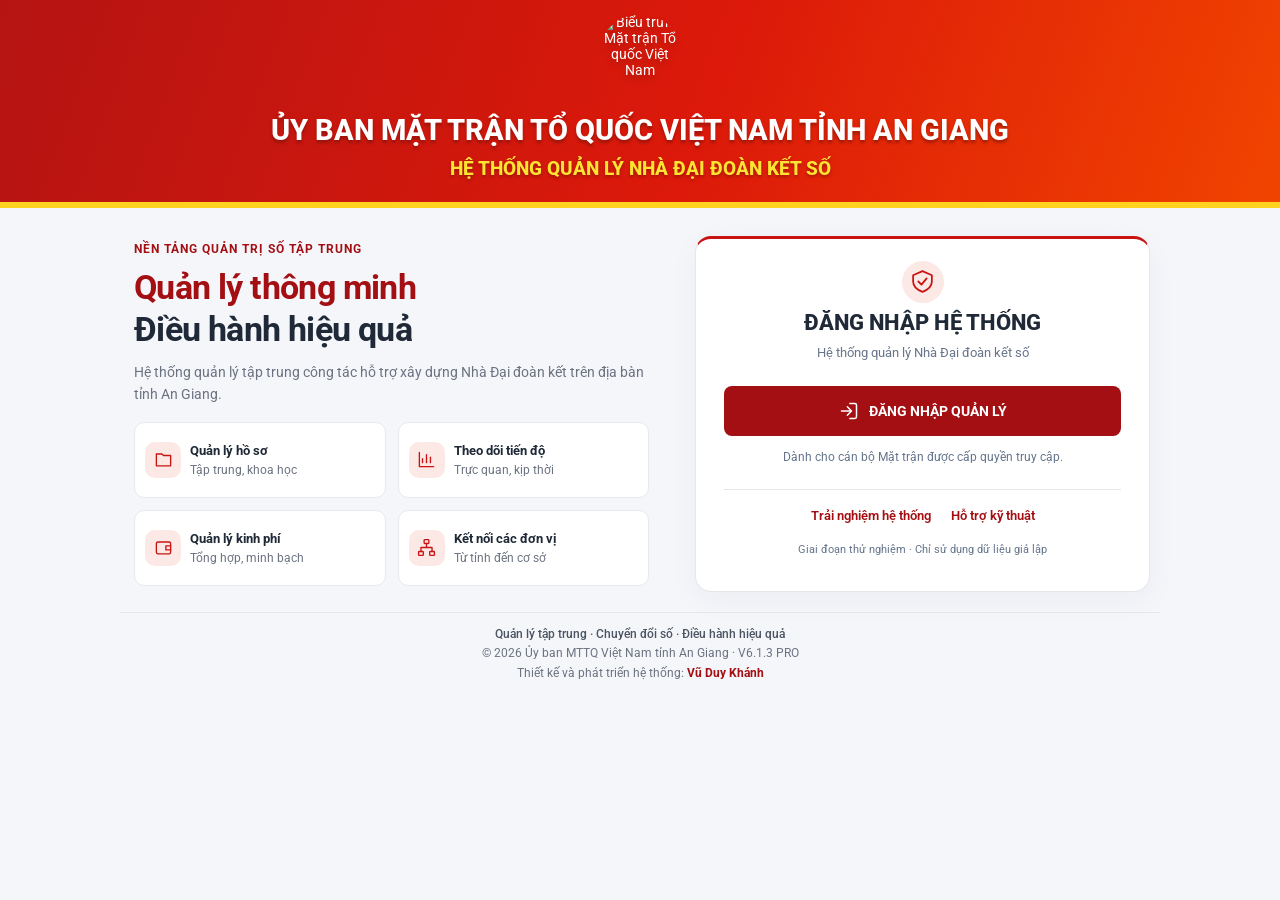
==== commit d1d326cc: "Route management login exclusively to GitHub workspace" ====
--- a/index.html
+++ b/index.html
@@ -1 +1 @@
-<!doctype html><html lang="vi"><head><meta charset="utf-8"><meta name="viewport" content="width=device-width,initial-scale=1"><title>Nhà Đại đoàn kết | An Giang</title><link rel="stylesheet" href="style.css?v=5.5.1"><link rel="stylesheet" href="pro.css?v=5.5.1"><link rel="icon" href="https://commons.wikimedia.org/wiki/Special:Redirect/file/Bi%E1%BB%83u%20tr%C6%B0ng%20M%E1%BA%B7t%20tr%E1%BA%ADn%20T%E1%BB%95%20qu%E1%BB%91c%20Vi%E1%BB%87t%20Nam.svg"><meta name="theme-color" content="#c91414"><style>.public-banner{padding:14px 12px 19px}.public-banner img{width:86px;height:86px;border-radius:50%}.public-banner h1{white-space:nowrap;font-size:clamp(16px,2.3vw,34px);letter-spacing:0;line-height:1.25;margin:12px 0 8px}.public-banner p{margin:0;line-height:1.4}@media(max-width:760px){.public-banner img{width:70px;height:70px}.public-banner h1{white-space:normal;font-size:clamp(17px,3.8vw,25px);max-width:95%;margin:12px auto 8px}.public-banner p{font-size:13px}}</style><link rel="stylesheet" href="v52.css?v=5.5.1"><link rel="stylesheet" href="v53.css?v=5.5.1"><link rel="stylesheet" href="v54.css?v=5.5.1"><link rel="stylesheet" href="v55.css?v=5.5.1"><link rel="stylesheet" href="v56.css?v=5.6"><style>#doc561{width:min(850px,96vw);padding:20px}#docBody561{font-family:"Times New Roman",serif;font-size:14pt;color:#222;background:white;padding:22px;overflow-wrap:anywhere}#docBody561 table{table-layout:fixed}#body56 form{padding:0;margin:14px 0}#body56 textarea{width:100%}@media print{body:has(#doc561[open])>*:not(#doc561){display:none!important}#doc561[open]{display:block!important;position:static;margin:0;padding:0;width:100%;max-width:none;max-height:none;overflow:visible;border:0;box-shadow:none}#doc561 button{display:none!important}#docBody561{padding:0}#doc561::backdrop{display:none}@page{size:A4;margin:20mm 15mm 20mm 30mm}}</style><link rel="stylesheet" href="v57.css?v=5.7"><style>#taskForm571{padding:0}#taskForm571 textarea{width:100%;margin-bottom:12px}#planYear571{max-width:180px}[data-plan571]{min-width:100px;width:120px}#reportPrint57 .panel{overflow-wrap:anywhere}@media(max-width:700px){#reportPrint57 .summary54{grid-template-columns:repeat(2,minmax(0,1fr))}}</style><style>#unitForm58,#acc58,#configForm58{padding:0;margin:0 0 20px}#restoreFile58{max-width:100%;margin:12px 0}#restoreInfo58{overflow-wrap:anywhere}</style><style>#roleBar581{margin:10px 0;padding:12px}#roleBar581 .toolbar{display:flex;flex-wrap:wrap;align-items:center;gap:10px}#roleBar581 label{min-width:160px}#roleBar581 small{color:#64748b}@media print{#roleBar581,[data-unit-detail581]{display:none!important}}@media(max-width:700px){#roleBar581 label{width:100%}}</style><style>#dialog582{width:min(720px,96vw)}#form582{padding:12px}#form582 label{display:block;margin:8px 0}#form582 input,#form582 select{width:100%}#fullIn582{max-width:100%;margin:12px 0}</style><style>.signin .main-login612{display:flex;align-items:center;justify-content:center;gap:10px;width:100%;box-sizing:border-box;min-height:50px;padding:14px 12px;margin:22px 0 12px;border-radius:8px;background:#a30f12;color:#fff;text-decoration:none;font-weight:700;font-size:14px;transition:background .15s}.signin .main-login612:hover{background:#850b10}.signin .main-login612:focus-visible,.login-links612 a:focus-visible{outline:3px solid #e5b800;outline-offset:3px}.login-audience612,.login-pilot612{text-align:center;color:#64748b;font-size:12px;line-height:1.6;margin:10px 0}.login-links612{display:flex;flex-wrap:wrap;justify-content:center;gap:10px 20px;border-top:1px solid #e5e7eb;padding-top:18px;margin-top:22px}.login-links612 a{color:#a30f12;font-size:13px;font-weight:600;text-decoration:none}.login-links612 a:hover{text-decoration:underline}.signin .login-pilot612{font-size:11px;margin-top:18px}.signin .signin-head h2{line-height:1.3}@media(max-width:480px){.signin .main-login612{font-size:13px}.login-links612{gap:12px}}</style></head><body><div id="publicBanner" class="public-banner"><img src="https://commons.wikimedia.org/wiki/Special:Redirect/file/Bi%E1%BB%83u%20tr%C6%B0ng%20M%E1%BA%B7t%20tr%E1%BA%ADn%20T%E1%BB%95%20qu%E1%BB%91c%20Vi%E1%BB%87t%20Nam.svg" alt="Biểu trưng Mặt trận Tổ quốc Việt Nam"><h1>ỦY BAN MẶT TRẬN TỔ QUỐC VIỆT NAM TỈNH AN GIANG</h1><p>HỆ THỐNG QUẢN LÝ NHÀ ĐẠI ĐOÀN KẾT SỐ</p></div><section id="login"><div class="welcome"><div class="portal-kicker">NỀN TẢNG QUẢN TRỊ SỐ TẬP TRUNG</div><h2><span>Quản lý thông minh</span>Điều hành hiệu quả</h2><p>Hệ thống quản lý tập trung công tác hỗ trợ xây dựng Nhà Đại đoàn kết trên địa bàn tỉnh An Giang.</p><div class="portal-features"><div class="portal-feature"><span class="feature-icon"><svg viewBox="0 0 24 24" fill="none" stroke="currentColor" stroke-width="1.7" stroke-linecap="round" stroke-linejoin="round" aria-hidden="true"><path d="M3 5h7l2 2h9v13H3z"/></svg></span><div><strong>Quản lý hồ sơ</strong><small>Tập trung, khoa học</small></div></div><div class="portal-feature"><span class="feature-icon"><svg viewBox="0 0 24 24" fill="none" stroke="currentColor" stroke-width="1.7" stroke-linecap="round" stroke-linejoin="round" aria-hidden="true"><path d="M3 3v18h18M7 16v-5M12 16V6M17 16V9"/></svg></span><div><strong>Theo dõi tiến độ</strong><small>Trực quan, kịp thời</small></div></div><div class="portal-feature"><span class="feature-icon"><svg viewBox="0 0 24 24" fill="none" stroke="currentColor" stroke-width="1.7" stroke-linecap="round" stroke-linejoin="round" aria-hidden="true"><rect x="3" y="5" width="18" height="15" rx="2"/><path d="M21 10h-6v5h6"/></svg></span><div><strong>Quản lý kinh phí</strong><small>Tổng hợp, minh bạch</small></div></div><div class="portal-feature"><span class="feature-icon"><svg viewBox="0 0 24 24" fill="none" stroke="currentColor" stroke-width="1.7" stroke-linecap="round" stroke-linejoin="round" aria-hidden="true"><rect x="9" y="2" width="6" height="5" rx="1"/><rect x="2" y="17" width="6" height="5" rx="1"/><rect x="16" y="17" width="6" height="5" rx="1"/><path d="M12 7v5M5 17v-5h14v5"/></svg></span><div><strong>Kết nối các đơn vị</strong><small>Từ tỉnh đến cơ sở</small></div></div></div></div><div class="signin"><div class="signin-head"><span class="signin-icon"><svg viewBox="0 0 24 24" fill="none" stroke="currentColor" stroke-width="1.7" stroke-linecap="round" stroke-linejoin="round" aria-hidden="true"><path d="M12 2 3 6v6c0 5 4 8 9 10 5-2 9-5 9-10V6zM8 12l3 3 5-6"/></svg></span><h2>ĐĂNG NHẬP HỆ THỐNG</h2><p>Hệ thống quản lý Nhà Đại đoàn kết số</p></div><a class="main-login612" href="https://script.google.com/macros/s/AKfycbwDMm4HlivHeRde6LU4GgXGHux_PvAK4q6k75qOFNUEigtiuwCLJDk-Uh9x42VCWsn5/exec"><svg viewBox="0 0 24 24" width="20" height="20" fill="none" stroke="currentColor" stroke-width="1.8" stroke-linecap="round" stroke-linejoin="round" aria-hidden="true"><path d="M10 17l5-5-5-5m5 5H3m10-9h6a2 2 0 0 1 2 2v14a2 2 0 0 1-2 2h-6"/></svg>ĐĂNG NHẬP QUẢN LÝ</a><p class="login-audience612">Dành cho cán bộ Mặt trận được cấp quyền truy cập.</p><div class="login-links612"><a href="#trai-nghiem" onclick="event.preventDefault();enter()">Trải nghiệm hệ thống</a><a href="https://mattransoag.github.io/hotrokythuat/" target="_blank" rel="noopener noreferrer">Hỗ trợ kỹ thuật</a></div><p class="login-pilot612">Giai đoạn thử nghiệm · Chỉ sử dụng dữ liệu giả lập</p></div></section><div class="public-foot"><div class="motto">Quản lý tập trung · Chuyển đổi số · Điều hành hiệu quả</div><div>© 2026 Ủy ban MTTQ Việt Nam tỉnh An Giang · V6.1.2 PRO</div><span class="developer-credit">Thiết kế và phát triển hệ thống: <strong>Vũ Duy Khánh</strong></span></div><div id="app" hidden><aside><div class="brand"><img class="brand-logo" src="https://commons.wikimedia.org/wiki/Special:Redirect/file/Bi%E1%BB%83u%20tr%C6%B0ng%20M%E1%BA%B7t%20tr%E1%BA%ADn%20T%E1%BB%95%20qu%E1%BB%91c%20Vi%E1%BB%87t%20Nam.svg" alt=""><span class="brand-text">NHÀ ĐẠI ĐOÀN KẾT SỐ<small>MTTQ VIỆT NAM · AN GIANG</small></span></div><nav id="nav"></nav><button class="exit" onclick="location.reload()">Đăng xuất</button></aside><div id="mobileShade" class="mobile-shade" hidden></div><main><header><button id="menuToggle" class="secondary" aria-label="Thu gọn hoặc mở menu" aria-expanded="true">☰</button><span>HỆ THỐNG QUẢN LÝ NHÀ ĐẠI ĐOÀN KẾT SỐ</span><button class="notice" onclick="go('Trung tâm thông báo')">Thông báo</button><small>V5.8.2 PRO · Demo</small></header><article><div class="heading"><div><small>TRUNG TÂM ĐIỀU HÀNH</small><h1 id="title">Tổng quan</h1><p>Dữ liệu minh họa, chưa kết nối cơ sở dữ liệu.</p></div><button onclick="edit()">＋ Thêm hồ sơ</button></div><div id="content"></div></article><footer>Ủy ban MTTQ Việt Nam tỉnh An Giang · Phiên bản giao diện 5.8.1 PRO<span class="developer-credit">Thiết kế và phát triển hệ thống: <strong>Vũ Duy Khánh</strong></span></footer></main></div><dialog id="modal"><form id="form"><div class="heading"><h2>Thông tin hồ sơ</h2><button type="button" class="secondary" onclick="closeForm()">✕</button></div><p class="form-help">Chỉ nhập dữ liệu minh họa. Các trường có dấu * là bắt buộc.</p><div id="fields"></div><div class="form-actions"><button type="button" class="secondary" onclick="closeForm()">Hủy</button><button id="saveRecord">Lưu hồ sơ mẫu</button></div></form></dialog><div id="toasts" class="toast-stack" role="status" aria-live="polite"></div><div id="loading" hidden><div><div class="spinner"></div>Đang mở hệ thống...</div></div><script src="app.js?v=5.5.1"></script><script src="pro.js?v=5.5.1"></script><dialog id="detail52" aria-labelledby="detailTitle52"><div class="detail52-wrap"><div class="heading"><h2 id="detailTitle52">Chi tiết hồ sơ</h2><button type="button" class="secondary" onclick="document.getElementById('detail52').close()" aria-label="Đóng">✕</button></div><div id="detailBody52"></div><div class="form-actions"><button id="detailPrint52" class="secondary">In hồ sơ</button><button id="detailCopy52" class="secondary">Sao chép</button><button id="detailArchive52" class="secondary">Lưu trữ</button><button id="detailEdit52">Chỉnh sửa</button></div></div></dialog><script src="v52.js?v=5.5.1"></script><dialog id="flow53" aria-labelledby="flowTitle53"><div class="flow53-wrap"><div class="heading"><h2 id="flowTitle53">Quy trình hồ sơ</h2><button type="button" onclick="document.getElementById('flow53').close()" aria-label="Đóng">✕</button></div><div id="flowBody53"></div></div></dialog><script src="v53.js?v=5.5.1"></script><dialog id="fin54" aria-labelledby="finTitle54"><div class="flow53-wrap"><div class="heading"><h2 id="finTitle54">Giao dịch kinh phí</h2><button type="button" onclick="document.getElementById('fin54').close()" aria-label="Đóng">✕</button></div><div id="finBody54"></div></div></dialog><script src="v54.js?v=5.5.1"></script><dialog id="evDialog55" aria-labelledby="evTitle55"><div class="flow53-wrap"><div class="heading"><h2 id="evTitle55">Minh chứng</h2><button type="button" onclick="document.getElementById('evDialog55').close()" aria-label="Đóng">✕</button></div><div id="evBody55"></div></div></dialog><dialog id="preview55"><button type="button" class="secondary" onclick="document.getElementById('preview55').close()">Đóng ảnh</button><img id="previewImg55" alt="Minh chứng mẫu"></dialog><dialog id="excel55"><div class="flow53-wrap"><div class="heading"><h2>Nhập / xuất Excel</h2><button type="button" onclick="document.getElementById('excel55').close()" aria-label="Đóng">✕</button></div><div id="excelBody55"></div></div></dialog><script src="v55.js?v=5.5.1"></script><script src="v551.js?v=5.5.1.1"></script><dialog id="dialog56" aria-labelledby="title56"><div class="flow53-wrap"><div class="heading"><h2 id="title56">Nghiệm thu và quyết toán</h2><button type="button" onclick="document.getElementById('dialog56').close()" aria-label="Đóng">✕</button></div><div id="body56"></div></div></dialog><script src="v56.js?v=5.6.1"></script><dialog id="doc561"><div class="toolbar"><button onclick="window.print()">In / lưu PDF</button><button class="secondary" onclick="document.getElementById('doc561').close()">Đóng</button></div><div id="docBody561"></div></dialog><script src="v561.js?v=5.6.1"></script><script src="v57.js?v=5.7"></script><script src="v571.js?v=5.7.1"></script><script src="v58.js?v=5.8"></script><script src="v581.js?v=5.8.2"></script><dialog id="dialog582"><div class="heading"><h2>Hồ sơ cơ sở mẫu</h2><button onclick="document.getElementById('dialog582').close()">Đóng</button></div><div id="body582"></div></dialog><script src="v582.js?v=5.8.2"></script></body></html>+<!doctype html><html lang="vi"><head><meta charset="utf-8"><meta name="viewport" content="width=device-width,initial-scale=1"><title>Nhà Đại đoàn kết | An Giang</title><link rel="stylesheet" href="style.css?v=5.5.1"><link rel="stylesheet" href="pro.css?v=5.5.1"><link rel="icon" href="https://commons.wikimedia.org/wiki/Special:Redirect/file/Bi%E1%BB%83u%20tr%C6%B0ng%20M%E1%BA%B7t%20tr%E1%BA%ADn%20T%E1%BB%95%20qu%E1%BB%91c%20Vi%E1%BB%87t%20Nam.svg"><meta name="theme-color" content="#c91414"><style>.public-banner{padding:14px 12px 19px}.public-banner img{width:86px;height:86px;border-radius:50%}.public-banner h1{white-space:nowrap;font-size:clamp(16px,2.3vw,34px);letter-spacing:0;line-height:1.25;margin:12px 0 8px}.public-banner p{margin:0;line-height:1.4}@media(max-width:760px){.public-banner img{width:70px;height:70px}.public-banner h1{white-space:normal;font-size:clamp(17px,3.8vw,25px);max-width:95%;margin:12px auto 8px}.public-banner p{font-size:13px}}</style><link rel="stylesheet" href="v52.css?v=5.5.1"><link rel="stylesheet" href="v53.css?v=5.5.1"><link rel="stylesheet" href="v54.css?v=5.5.1"><link rel="stylesheet" href="v55.css?v=5.5.1"><link rel="stylesheet" href="v56.css?v=5.6"><style>#doc561{width:min(850px,96vw);padding:20px}#docBody561{font-family:"Times New Roman",serif;font-size:14pt;color:#222;background:white;padding:22px;overflow-wrap:anywhere}#docBody561 table{table-layout:fixed}#body56 form{padding:0;margin:14px 0}#body56 textarea{width:100%}@media print{body:has(#doc561[open])>*:not(#doc561){display:none!important}#doc561[open]{display:block!important;position:static;margin:0;padding:0;width:100%;max-width:none;max-height:none;overflow:visible;border:0;box-shadow:none}#doc561 button{display:none!important}#docBody561{padding:0}#doc561::backdrop{display:none}@page{size:A4;margin:20mm 15mm 20mm 30mm}}</style><link rel="stylesheet" href="v57.css?v=5.7"><style>#taskForm571{padding:0}#taskForm571 textarea{width:100%;margin-bottom:12px}#planYear571{max-width:180px}[data-plan571]{min-width:100px;width:120px}#reportPrint57 .panel{overflow-wrap:anywhere}@media(max-width:700px){#reportPrint57 .summary54{grid-template-columns:repeat(2,minmax(0,1fr))}}</style><style>#unitForm58,#acc58,#configForm58{padding:0;margin:0 0 20px}#restoreFile58{max-width:100%;margin:12px 0}#restoreInfo58{overflow-wrap:anywhere}</style><style>#roleBar581{margin:10px 0;padding:12px}#roleBar581 .toolbar{display:flex;flex-wrap:wrap;align-items:center;gap:10px}#roleBar581 label{min-width:160px}#roleBar581 small{color:#64748b}@media print{#roleBar581,[data-unit-detail581]{display:none!important}}@media(max-width:700px){#roleBar581 label{width:100%}}</style><style>#dialog582{width:min(720px,96vw)}#form582{padding:12px}#form582 label{display:block;margin:8px 0}#form582 input,#form582 select{width:100%}#fullIn582{max-width:100%;margin:12px 0}</style><style>.signin .main-login612{display:flex;align-items:center;justify-content:center;gap:10px;width:100%;box-sizing:border-box;min-height:50px;padding:14px 12px;margin:22px 0 12px;border-radius:8px;background:#a30f12;color:#fff;text-decoration:none;font-weight:700;font-size:14px;transition:background .15s}.signin .main-login612:hover{background:#850b10}.signin .main-login612:focus-visible,.login-links612 a:focus-visible{outline:3px solid #e5b800;outline-offset:3px}.login-audience612,.login-pilot612{text-align:center;color:#64748b;font-size:12px;line-height:1.6;margin:10px 0}.login-links612{display:flex;flex-wrap:wrap;justify-content:center;gap:10px 20px;border-top:1px solid #e5e7eb;padding-top:18px;margin-top:22px}.login-links612 a{color:#a30f12;font-size:13px;font-weight:600;text-decoration:none}.login-links612 a:hover{text-decoration:underline}.signin .login-pilot612{font-size:11px;margin-top:18px}.signin .signin-head h2{line-height:1.3}@media(max-width:480px){.signin .main-login612{font-size:13px}.login-links612{gap:12px}}</style></head><body><div id="publicBanner" class="public-banner"><img src="https://commons.wikimedia.org/wiki/Special:Redirect/file/Bi%E1%BB%83u%20tr%C6%B0ng%20M%E1%BA%B7t%20tr%E1%BA%ADn%20T%E1%BB%95%20qu%E1%BB%91c%20Vi%E1%BB%87t%20Nam.svg" alt="Biểu trưng Mặt trận Tổ quốc Việt Nam"><h1>ỦY BAN MẶT TRẬN TỔ QUỐC VIỆT NAM TỈNH AN GIANG</h1><p>HỆ THỐNG QUẢN LÝ NHÀ ĐẠI ĐOÀN KẾT SỐ</p></div><section id="login"><div class="welcome"><div class="portal-kicker">NỀN TẢNG QUẢN TRỊ SỐ TẬP TRUNG</div><h2><span>Quản lý thông minh</span>Điều hành hiệu quả</h2><p>Hệ thống quản lý tập trung công tác hỗ trợ xây dựng Nhà Đại đoàn kết trên địa bàn tỉnh An Giang.</p><div class="portal-features"><div class="portal-feature"><span class="feature-icon"><svg viewBox="0 0 24 24" fill="none" stroke="currentColor" stroke-width="1.7" stroke-linecap="round" stroke-linejoin="round" aria-hidden="true"><path d="M3 5h7l2 2h9v13H3z"/></svg></span><div><strong>Quản lý hồ sơ</strong><small>Tập trung, khoa học</small></div></div><div class="portal-feature"><span class="feature-icon"><svg viewBox="0 0 24 24" fill="none" stroke="currentColor" stroke-width="1.7" stroke-linecap="round" stroke-linejoin="round" aria-hidden="true"><path d="M3 3v18h18M7 16v-5M12 16V6M17 16V9"/></svg></span><div><strong>Theo dõi tiến độ</strong><small>Trực quan, kịp thời</small></div></div><div class="portal-feature"><span class="feature-icon"><svg viewBox="0 0 24 24" fill="none" stroke="currentColor" stroke-width="1.7" stroke-linecap="round" stroke-linejoin="round" aria-hidden="true"><rect x="3" y="5" width="18" height="15" rx="2"/><path d="M21 10h-6v5h6"/></svg></span><div><strong>Quản lý kinh phí</strong><small>Tổng hợp, minh bạch</small></div></div><div class="portal-feature"><span class="feature-icon"><svg viewBox="0 0 24 24" fill="none" stroke="currentColor" stroke-width="1.7" stroke-linecap="round" stroke-linejoin="round" aria-hidden="true"><rect x="9" y="2" width="6" height="5" rx="1"/><rect x="2" y="17" width="6" height="5" rx="1"/><rect x="16" y="17" width="6" height="5" rx="1"/><path d="M12 7v5M5 17v-5h14v5"/></svg></span><div><strong>Kết nối các đơn vị</strong><small>Từ tỉnh đến cơ sở</small></div></div></div></div><div class="signin"><div class="signin-head"><span class="signin-icon"><svg viewBox="0 0 24 24" fill="none" stroke="currentColor" stroke-width="1.7" stroke-linecap="round" stroke-linejoin="round" aria-hidden="true"><path d="M12 2 3 6v6c0 5 4 8 9 10 5-2 9-5 9-10V6zM8 12l3 3 5-6"/></svg></span><h2>ĐĂNG NHẬP HỆ THỐNG</h2><p>Hệ thống quản lý Nhà Đại đoàn kết số</p></div><a class="main-login612" href="workspace.html"><svg viewBox="0 0 24 24" width="20" height="20" fill="none" stroke="currentColor" stroke-width="1.8" stroke-linecap="round" stroke-linejoin="round" aria-hidden="true"><path d="M10 17l5-5-5-5m5 5H3m10-9h6a2 2 0 0 1 2 2v14a2 2 0 0 1-2 2h-6"/></svg>ĐĂNG NHẬP QUẢN LÝ</a><p class="login-audience612">Dành cho cán bộ Mặt trận được cấp quyền truy cập.</p><div class="login-links612"><a href="#trai-nghiem" onclick="event.preventDefault();enter()">Trải nghiệm hệ thống</a><a href="https://mattransoag.github.io/hotrokythuat/" target="_blank" rel="noopener noreferrer">Hỗ trợ kỹ thuật</a></div><p class="login-pilot612">Giai đoạn thử nghiệm · Chỉ sử dụng dữ liệu giả lập</p></div></section><div class="public-foot"><div class="motto">Quản lý tập trung · Chuyển đổi số · Điều hành hiệu quả</div><div>© 2026 Ủy ban MTTQ Việt Nam tỉnh An Giang · V6.1.3 PRO</div><span class="developer-credit">Thiết kế và phát triển hệ thống: <strong>Vũ Duy Khánh</strong></span></div><div id="app" hidden><aside><div class="brand"><img class="brand-logo" src="https://commons.wikimedia.org/wiki/Special:Redirect/file/Bi%E1%BB%83u%20tr%C6%B0ng%20M%E1%BA%B7t%20tr%E1%BA%ADn%20T%E1%BB%95%20qu%E1%BB%91c%20Vi%E1%BB%87t%20Nam.svg" alt=""><span class="brand-text">NHÀ ĐẠI ĐOÀN KẾT SỐ<small>MTTQ VIỆT NAM · AN GIANG</small></span></div><nav id="nav"></nav><button class="exit" onclick="location.reload()">Đăng xuất</button></aside><div id="mobileShade" class="mobile-shade" hidden></div><main><header><button id="menuToggle" class="secondary" aria-label="Thu gọn hoặc mở menu" aria-expanded="true">☰</button><span>HỆ THỐNG QUẢN LÝ NHÀ ĐẠI ĐOÀN KẾT SỐ</span><button class="notice" onclick="go('Trung tâm thông báo')">Thông báo</button><small>V5.8.2 PRO · Demo</small></header><article><div class="heading"><div><small>TRUNG TÂM ĐIỀU HÀNH</small><h1 id="title">Tổng quan</h1><p>Dữ liệu minh họa, chưa kết nối cơ sở dữ liệu.</p></div><button onclick="edit()">＋ Thêm hồ sơ</button></div><div id="content"></div></article><footer>Ủy ban MTTQ Việt Nam tỉnh An Giang · Phiên bản giao diện 5.8.1 PRO<span class="developer-credit">Thiết kế và phát triển hệ thống: <strong>Vũ Duy Khánh</strong></span></footer></main></div><dialog id="modal"><form id="form"><div class="heading"><h2>Thông tin hồ sơ</h2><button type="button" class="secondary" onclick="closeForm()">✕</button></div><p class="form-help">Chỉ nhập dữ liệu minh họa. Các trường có dấu * là bắt buộc.</p><div id="fields"></div><div class="form-actions"><button type="button" class="secondary" onclick="closeForm()">Hủy</button><button id="saveRecord">Lưu hồ sơ mẫu</button></div></form></dialog><div id="toasts" class="toast-stack" role="status" aria-live="polite"></div><div id="loading" hidden><div><div class="spinner"></div>Đang mở hệ thống...</div></div><script src="app.js?v=5.5.1"></script><script src="pro.js?v=5.5.1"></script><dialog id="detail52" aria-labelledby="detailTitle52"><div class="detail52-wrap"><div class="heading"><h2 id="detailTitle52">Chi tiết hồ sơ</h2><button type="button" class="secondary" onclick="document.getElementById('detail52').close()" aria-label="Đóng">✕</button></div><div id="detailBody52"></div><div class="form-actions"><button id="detailPrint52" class="secondary">In hồ sơ</button><button id="detailCopy52" class="secondary">Sao chép</button><button id="detailArchive52" class="secondary">Lưu trữ</button><button id="detailEdit52">Chỉnh sửa</button></div></div></dialog><script src="v52.js?v=5.5.1"></script><dialog id="flow53" aria-labelledby="flowTitle53"><div class="flow53-wrap"><div class="heading"><h2 id="flowTitle53">Quy trình hồ sơ</h2><button type="button" onclick="document.getElementById('flow53').close()" aria-label="Đóng">✕</button></div><div id="flowBody53"></div></div></dialog><script src="v53.js?v=5.5.1"></script><dialog id="fin54" aria-labelledby="finTitle54"><div class="flow53-wrap"><div class="heading"><h2 id="finTitle54">Giao dịch kinh phí</h2><button type="button" onclick="document.getElementById('fin54').close()" aria-label="Đóng">✕</button></div><div id="finBody54"></div></div></dialog><script src="v54.js?v=5.5.1"></script><dialog id="evDialog55" aria-labelledby="evTitle55"><div class="flow53-wrap"><div class="heading"><h2 id="evTitle55">Minh chứng</h2><button type="button" onclick="document.getElementById('evDialog55').close()" aria-label="Đóng">✕</button></div><div id="evBody55"></div></div></dialog><dialog id="preview55"><button type="button" class="secondary" onclick="document.getElementById('preview55').close()">Đóng ảnh</button><img id="previewImg55" alt="Minh chứng mẫu"></dialog><dialog id="excel55"><div class="flow53-wrap"><div class="heading"><h2>Nhập / xuất Excel</h2><button type="button" onclick="document.getElementById('excel55').close()" aria-label="Đóng">✕</button></div><div id="excelBody55"></div></div></dialog><script src="v55.js?v=5.5.1"></script><script src="v551.js?v=5.5.1.1"></script><dialog id="dialog56" aria-labelledby="title56"><div class="flow53-wrap"><div class="heading"><h2 id="title56">Nghiệm thu và quyết toán</h2><button type="button" onclick="document.getElementById('dialog56').close()" aria-label="Đóng">✕</button></div><div id="body56"></div></div></dialog><script src="v56.js?v=5.6.1"></script><dialog id="doc561"><div class="toolbar"><button onclick="window.print()">In / lưu PDF</button><button class="secondary" onclick="document.getElementById('doc561').close()">Đóng</button></div><div id="docBody561"></div></dialog><script src="v561.js?v=5.6.1"></script><script src="v57.js?v=5.7"></script><script src="v571.js?v=5.7.1"></script><script src="v58.js?v=5.8"></script><script src="v581.js?v=5.8.2"></script><dialog id="dialog582"><div class="heading"><h2>Hồ sơ cơ sở mẫu</h2><button onclick="document.getElementById('dialog582').close()">Đóng</button></div><div id="body582"></div></dialog><script src="v582.js?v=5.8.2"></script></body></html>
